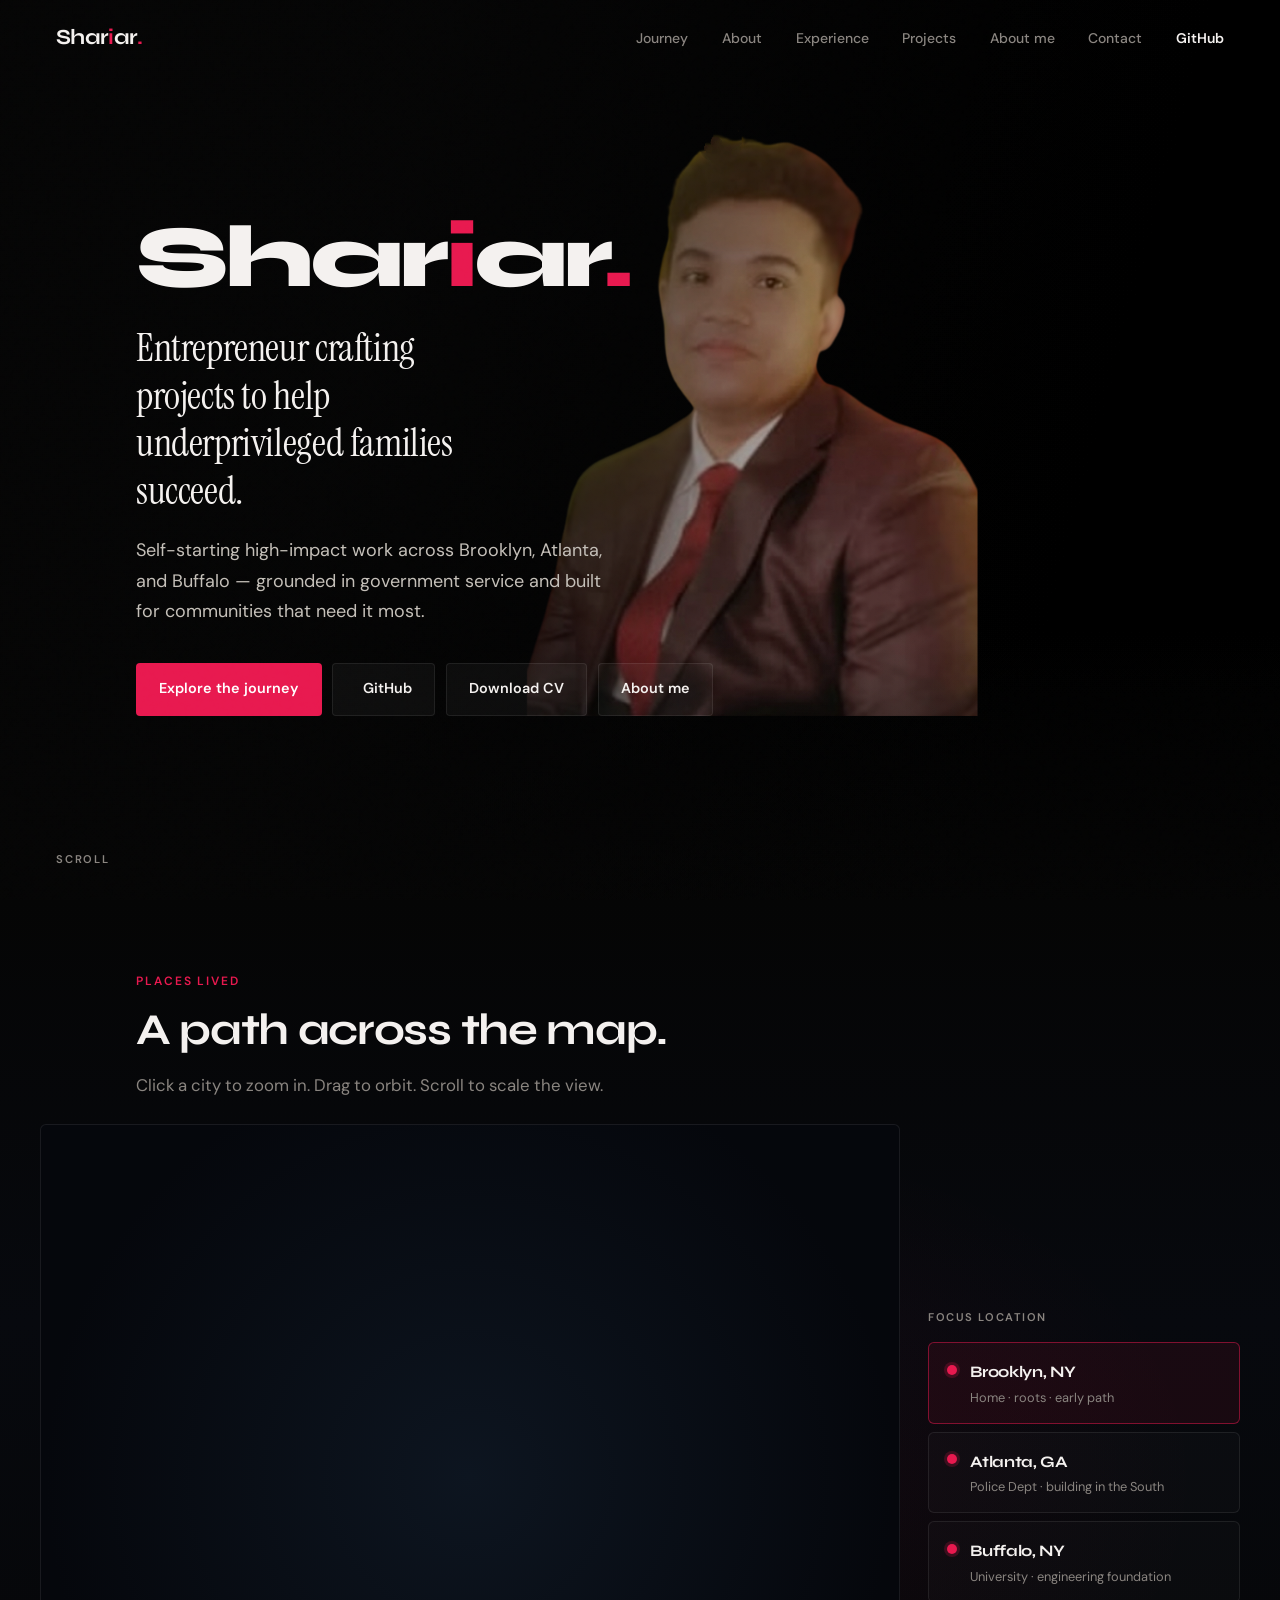
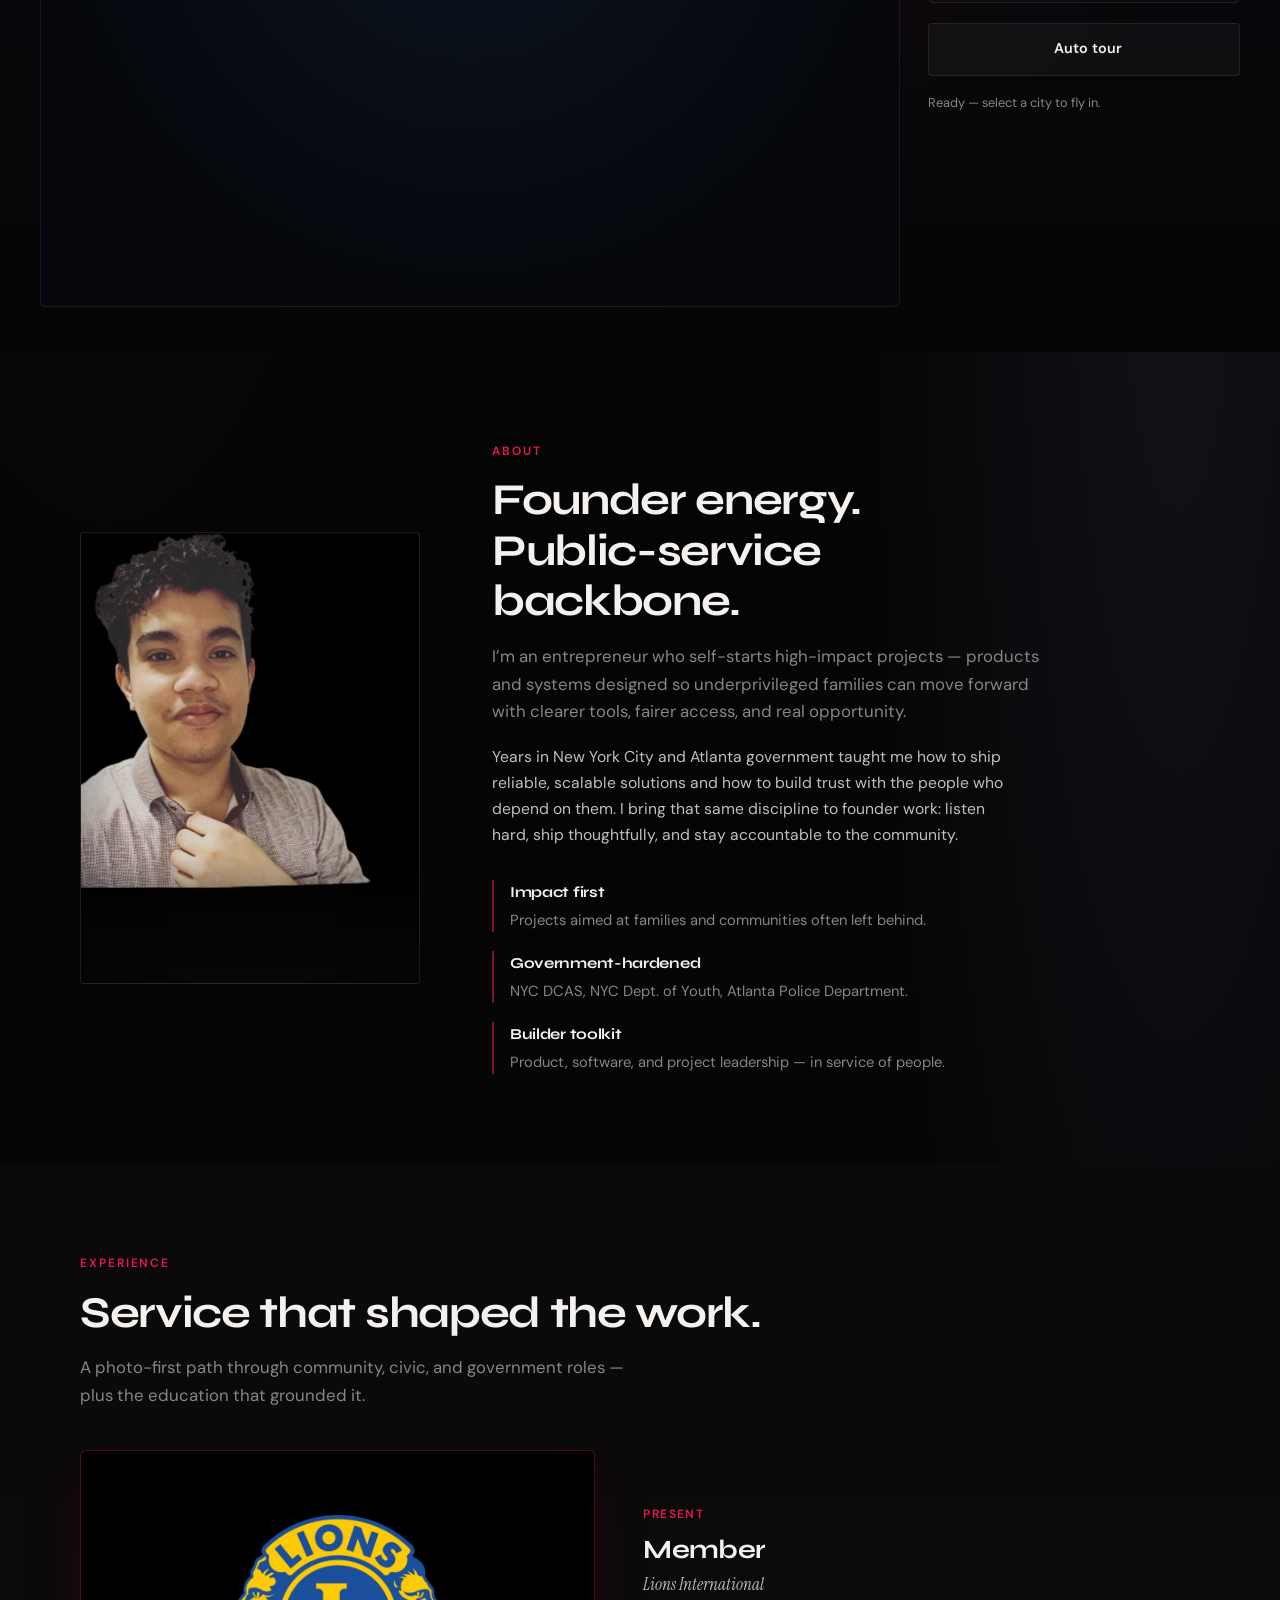
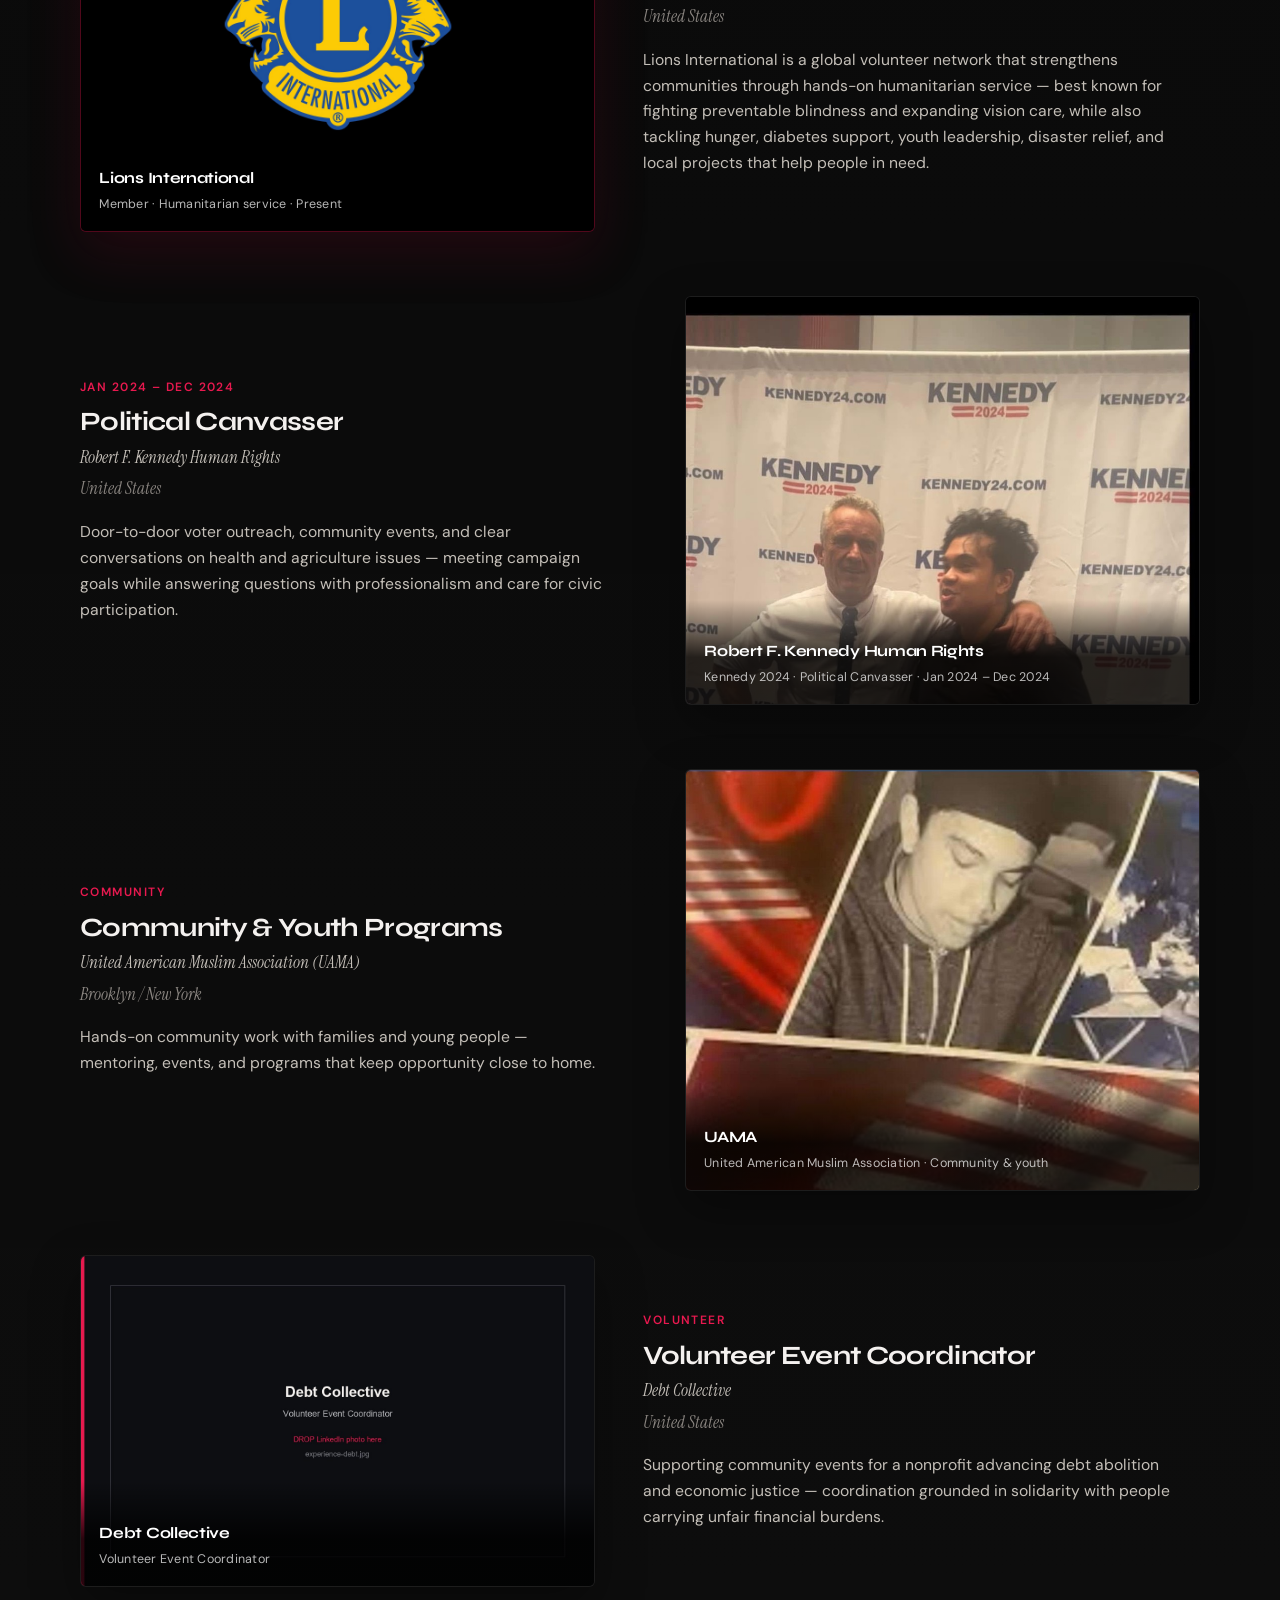
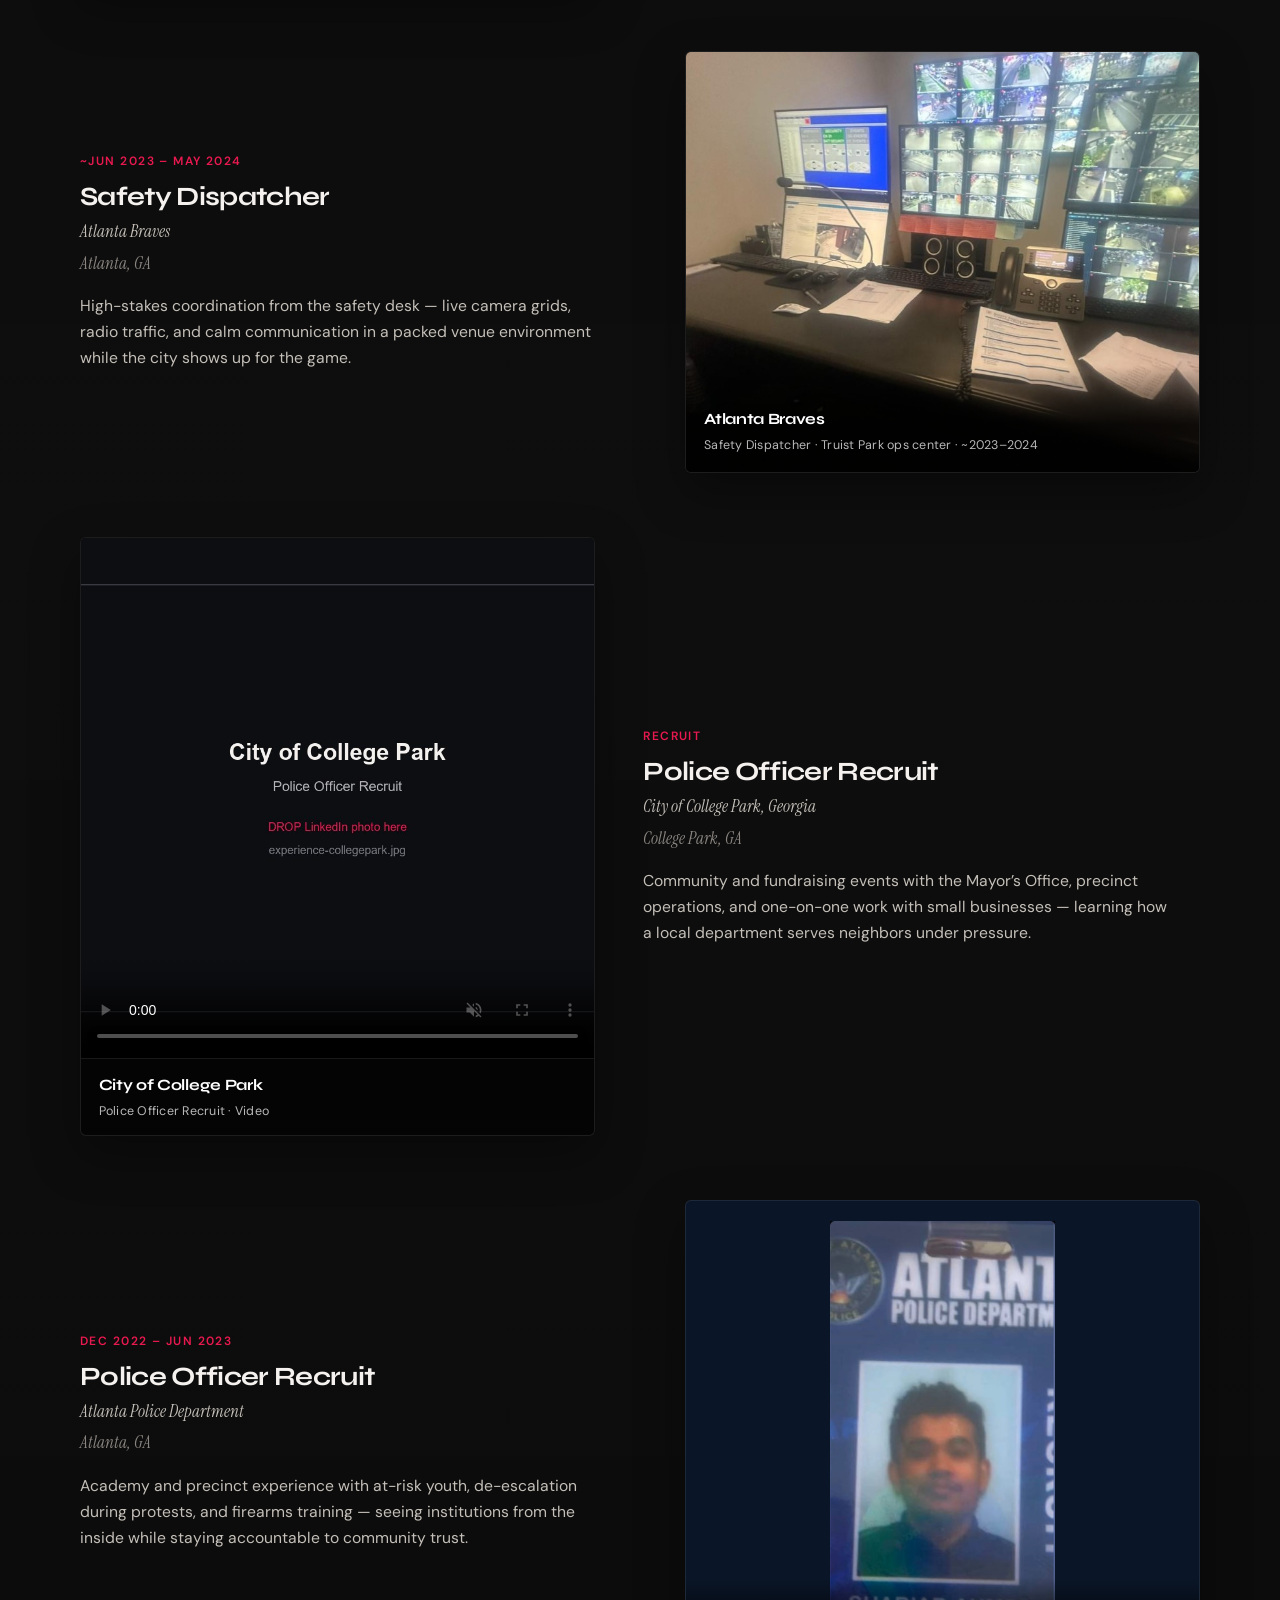
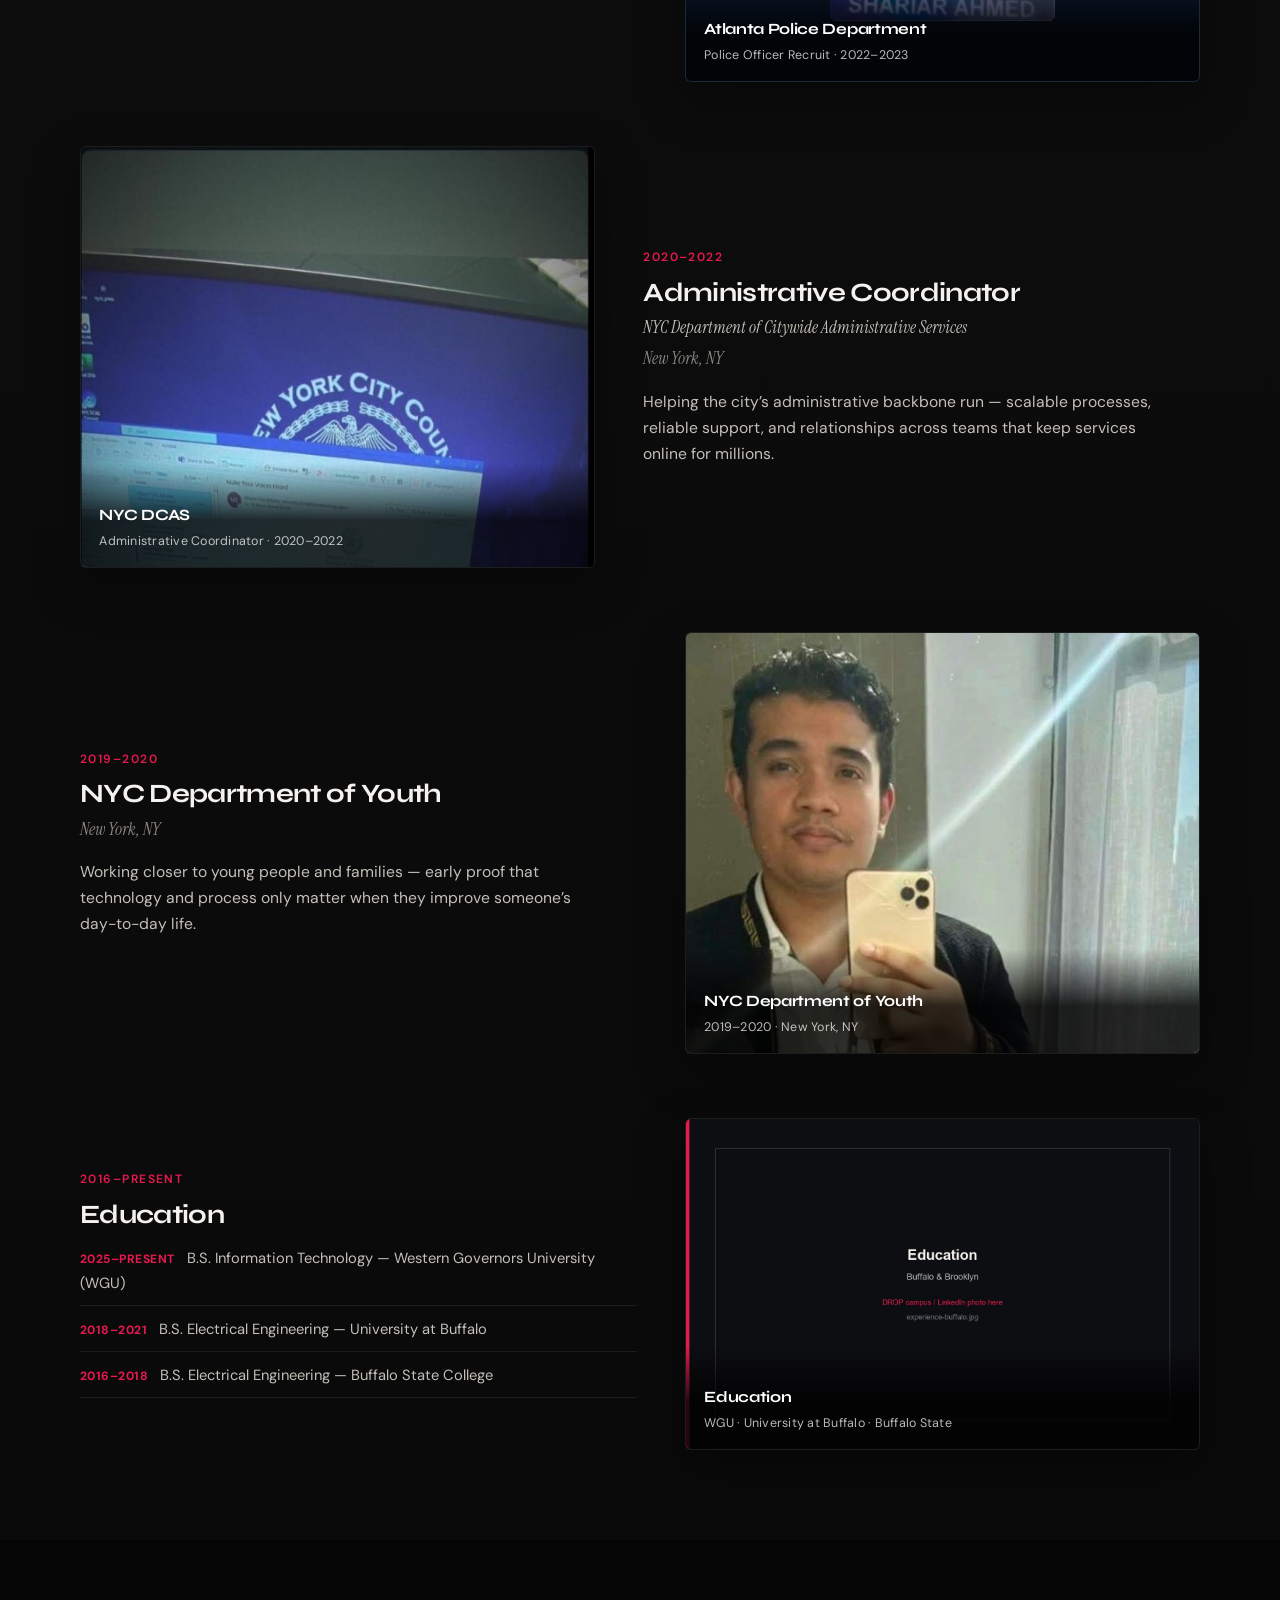
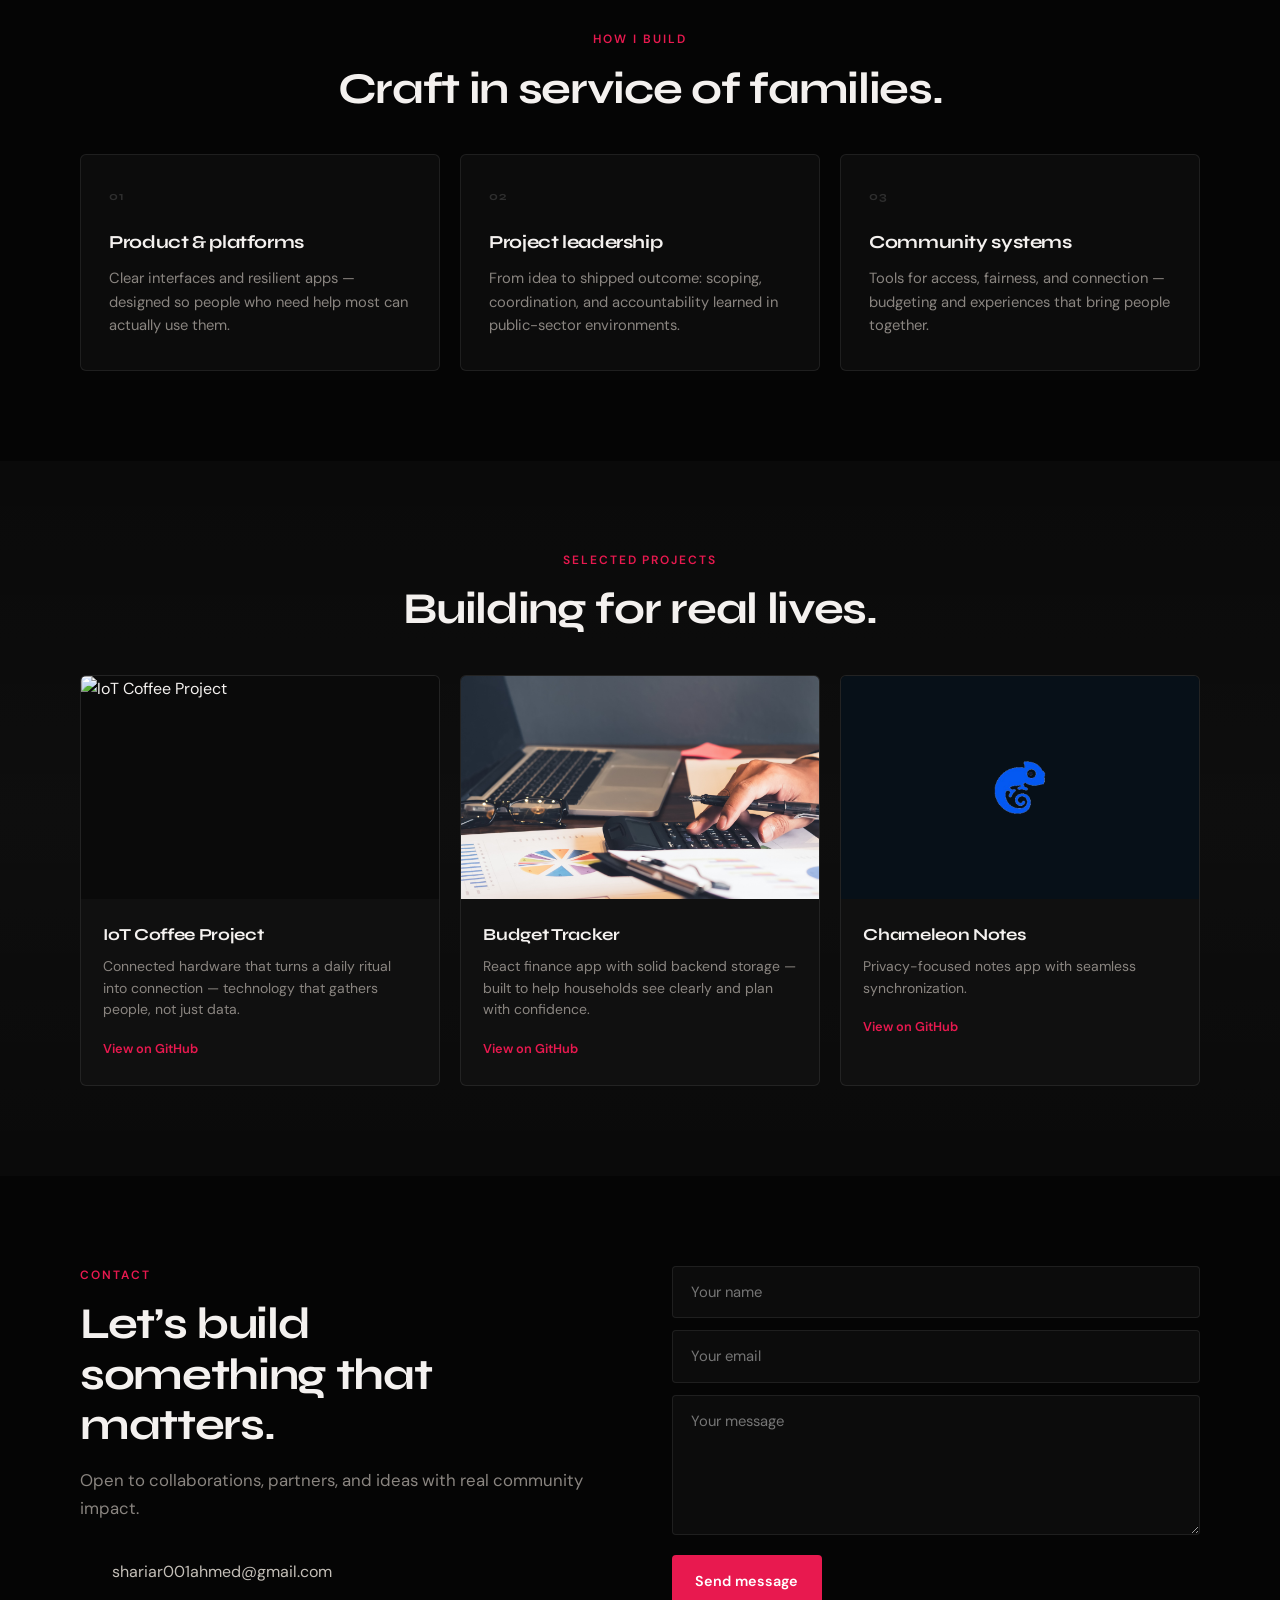
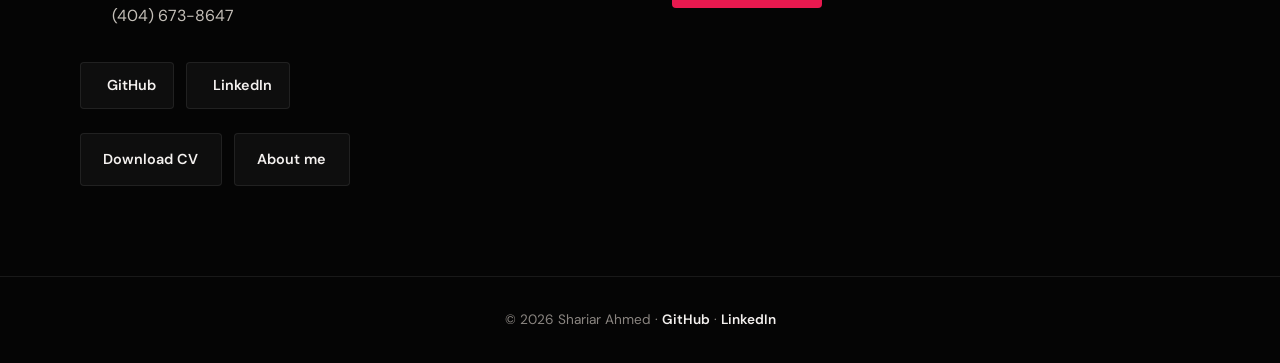
==== index.html @ 1a3c0115 "Portfolio website for Shariar Ahmed." ====
<!DOCTYPE html>
<html lang="en">
<head>
  <meta charset="UTF-8">
  <meta name="viewport" content="width=device-width, initial-scale=1.0">
  <title>Shariar Ahmed — Entrepreneur · Community Builder</title>
  <meta name="description" content="Shariar Ahmed — entrepreneur crafting projects to help underprivileged families succeed. NYC &amp; Atlanta government experience. Brooklyn · Atlanta · Buffalo.">
  <link rel="preconnect" href="https://fonts.googleapis.com">
  <link rel="preconnect" href="https://fonts.gstatic.com" crossorigin>
  <link href="https://fonts.googleapis.com/css2?family=DM+Sans:ital,opsz,wght@0,9..40,400;0,9..40,500;0,9..40,600;0,9..40,700;1,9..40,400&family=Instrument+Serif:ital@0;1&family=Syne:wght@500;600;700;800&display=swap" rel="stylesheet">
  <link rel="stylesheet" href="style.css">
  <script src="https://kit.fontawesome.com/b1df2f12b9.js" crossorigin="anonymous"></script>
</head>
<body>
  <div class="grain" aria-hidden="true"></div>

  <nav class="nav" id="nav">
    <a href="#hero" class="logo">Shar<span class="accent-i">i</span>ar<span class="dot">.</span></a>
    <button class="nav-toggle" id="nav-toggle" aria-label="Open menu" aria-expanded="false">
      <span></span><span></span>
    </button>
    <ul class="nav-links" id="nav-links">
      <li><a href="#globe">Journey</a></li>
      <li><a href="#about">About</a></li>
      <li><a href="#experience">Experience</a></li>
      <li><a href="#portfolio">Projects</a></li>
      <li><a href="blog/">About me</a></li>
      <li><a href="#contact">Contact</a></li>
      <li><a href="https://github.com/SaintShariar" target="_blank" rel="noopener" class="nav-github" aria-label="GitHub — github.com/SaintShariar">GitHub</a></li>
    </ul>
  </nav>

  <header id="hero" class="hero">
    <div class="hero-veil" aria-hidden="true"></div>
    <div class="hero-content">
      <p class="hero-brand reveal" data-reveal>Shar<span class="accent-i">i</span>ar<span class="dot">.</span></p>
      <h1 class="reveal" data-reveal>
        Entrepreneur crafting projects to help underprivileged families succeed.
      </h1>
      <p class="hero-lede reveal" data-reveal>
        Self-starting high-impact work across Brooklyn, Atlanta, and Buffalo — grounded in government service and built for communities that need it most.
      </p>
      <div class="hero-cta reveal" data-reveal>
        <a href="#globe" class="btn btn-accent">Explore the journey</a>
        <a href="https://github.com/SaintShariar" target="_blank" rel="noopener" class="btn btn-ghost">
          <i class="fa-brands fa-github" aria-hidden="true"></i> GitHub
        </a>
        <a href="my-cv.pdf" download class="btn btn-ghost">Download CV</a>
        <a href="blog/" class="btn btn-ghost">About me</a>
      </div>
    </div>
    <a href="#globe" class="scroll-hint reveal" data-reveal aria-label="Scroll to globe">
      <span>Scroll</span>
      <i class="fa-solid fa-arrow-down"></i>
    </a>
  </header>

  <main>
    <!-- Cinematic 3D globe — places lived -->
    <section id="journey" class="journey" aria-labelledby="journey-heading">
      <div class="journey-head wrap reveal" data-reveal>
        <p class="section-label">Places lived</p>
        <h2 id="journey-heading">A path across the map.</h2>
        <p class="lead journey-lede">Click a city to zoom in. Drag to orbit. Scroll to scale the view.</p>
      </div>

      <div class="globe-stage" id="globe">
        <div id="globe-container" class="globe-container" role="img" aria-label="Interactive 3D globe of places lived: Brooklyn, Atlanta, and Buffalo"></div>

        <div class="globe-fallback" id="globe-fallback" hidden>
          <p>Your browser couldn’t load the 3D globe. Explore the places below.</p>
        </div>

        <aside class="journey-panel reveal" data-reveal>
          <p class="journey-panel-label">Focus location</p>
          <div class="place-list" id="place-list" role="list">
            <button type="button" class="place-btn is-active" data-place="brooklyn" role="listitem">
              <span class="place-dot" aria-hidden="true"></span>
              <span class="place-meta">
                <strong>Brooklyn, NY</strong>
                <span>Home · roots · early path</span>
              </span>
            </button>
            <button type="button" class="place-btn" data-place="atlanta" role="listitem">
              <span class="place-dot" aria-hidden="true"></span>
              <span class="place-meta">
                <strong>Atlanta, GA</strong>
                <span>Police Dept · building in the South</span>
              </span>
            </button>
            <button type="button" class="place-btn" data-place="buffalo" role="listitem">
              <span class="place-dot" aria-hidden="true"></span>
              <span class="place-meta">
                <strong>Buffalo, NY</strong>
                <span>University · engineering foundation</span>
              </span>
            </button>
          </div>
          <button type="button" class="btn btn-ghost btn-tour" id="globe-tour">
            <i class="fa-solid fa-play" aria-hidden="true"></i> Auto tour
          </button>
          <p class="globe-hint" id="globe-status">Ready — select a city to fly in.</p>
        </aside>
      </div>
    </section>

    <section id="about" class="section about">
      <div class="wrap about-grid">
        <div class="about-portrait reveal" data-reveal>
          <div class="portrait-frame">
            <img src="user.png" alt="Shariar Ahmed, casual portrait">
            <div class="portrait-fade" aria-hidden="true"></div>
          </div>
        </div>
        <div class="about-copy reveal" data-reveal>
          <p class="section-label">About</p>
          <h2>Founder energy. Public-service backbone.</h2>
          <p class="lead">
            I’m an entrepreneur who self-starts high-impact projects — products and systems designed so underprivileged families can move forward with clearer tools, fairer access, and real opportunity.
          </p>
          <p class="about-body">
            Years in New York City and Atlanta government taught me how to ship reliable, scalable solutions and how to build trust with the people who depend on them. I bring that same discipline to founder work: listen hard, ship thoughtfully, and stay accountable to the community.
          </p>
          <ul class="about-pillars">
            <li>
              <strong>Impact first</strong>
              Projects aimed at families and communities often left behind.
            </li>
            <li>
              <strong>Government-hardened</strong>
              NYC DCAS, NYC Dept. of Youth, Atlanta Police Department.
            </li>
            <li>
              <strong>Builder toolkit</strong>
              Product, software, and project leadership — in service of people.
            </li>
          </ul>
        </div>
      </div>
    </section>

    <section id="experience" class="section section-experience">
      <div class="wrap">
        <div class="section-head reveal" data-reveal>
          <p class="section-label">Experience</p>
          <h2>Service that shaped the work.</h2>
          <p class="lead">A photo-first path through community, civic, and government roles — plus the education that grounded it.</p>
        </div>

        <!--
          Experience photos (real media in project root):
          - experience-lions.png    → Lions International (most recent)
          - experience-rfk.jpg      → RFK / Kennedy 2024
          - experience-braves.jpg   → Atlanta Braves Safety Dispatcher desk
          - experience-dcas.jpg     → NYC DCAS
          - experience-uama.jpg     → UAMA / community youth
          - experience-badge.jpg    → Work ID badge / APD
        -->
        <div class="timeline">
          <article class="timeline-item timeline-item--featured reveal" data-reveal>
            <figure class="timeline-media timeline-media--logo timeline-media--lions">
              <img src="experience-lions.png" alt="Lions International logo" class="timeline-logo">
              <figcaption class="timeline-caption">
                <span class="timeline-caption-role">Lions International</span>
                <span class="timeline-caption-meta">Member · Humanitarian service · Present</span>
              </figcaption>
            </figure>
            <div class="timeline-story">
              <p class="timeline-year">Present</p>
              <h3>Member</h3>
              <p class="timeline-org">Lions International</p>
              <p class="timeline-place">United States</p>
              <p>Lions International is a global volunteer network that strengthens communities through hands-on humanitarian service — best known for fighting preventable blindness and expanding vision care, while also tackling hunger, diabetes support, youth leadership, disaster relief, and local projects that help people in need.</p>
            </div>
          </article>

          <article class="timeline-item timeline-item--alt reveal" data-reveal>
            <figure class="timeline-media timeline-media--rfk">
              <img src="experience-rfk.jpg" alt="With RFK Jr. at a Kennedy 2024 campaign event — Political Canvasser">
              <figcaption class="timeline-caption">
                <span class="timeline-caption-role">Robert F. Kennedy Human Rights</span>
                <span class="timeline-caption-meta">Kennedy 2024 · Political Canvasser · Jan 2024 – Dec 2024</span>
              </figcaption>
            </figure>
            <div class="timeline-story">
              <p class="timeline-year">Jan 2024 – Dec 2024</p>
              <h3>Political Canvasser</h3>
              <p class="timeline-org">Robert F. Kennedy Human Rights</p>
              <p class="timeline-place">United States</p>
              <p>Door-to-door voter outreach, community events, and clear conversations on health and agriculture issues — meeting campaign goals while answering questions with professionalism and care for civic participation.</p>
            </div>
          </article>

          <article class="timeline-item timeline-item--alt reveal" data-reveal>
            <figure class="timeline-media">
              <img src="experience-uama.jpg" alt="United American Muslim Association — community and youth programs collage">
              <figcaption class="timeline-caption">
                <span class="timeline-caption-role">UAMA</span>
                <span class="timeline-caption-meta">United American Muslim Association · Community &amp; youth</span>
              </figcaption>
            </figure>
            <div class="timeline-story">
              <p class="timeline-year">Community</p>
              <h3>Community &amp; Youth Programs</h3>
              <p class="timeline-org">United American Muslim Association (UAMA)</p>
              <p class="timeline-place">Brooklyn / New York</p>
              <p>Hands-on community work with families and young people — mentoring, events, and programs that keep opportunity close to home.</p>
            </div>
          </article>

          <article class="timeline-item reveal" data-reveal>
            <figure class="timeline-media">
              <img src="experience-debt.jpg" alt="Debt Collective — Volunteer Event Coordinator">
              <figcaption class="timeline-caption">
                <span class="timeline-caption-role">Debt Collective</span>
                <span class="timeline-caption-meta">Volunteer Event Coordinator</span>
              </figcaption>
            </figure>
            <div class="timeline-story">
              <p class="timeline-year">Volunteer</p>
              <h3>Volunteer Event Coordinator</h3>
              <p class="timeline-org">Debt Collective</p>
              <p class="timeline-place">United States</p>
              <p>Supporting community events for a nonprofit advancing debt abolition and economic justice — coordination grounded in solidarity with people carrying unfair financial burdens.</p>
            </div>
          </article>

          <article class="timeline-item timeline-item--alt reveal" data-reveal>
            <figure class="timeline-media timeline-media--braves">
              <img src="experience-braves.jpg" alt="Atlanta Braves Safety Dispatcher desk — multi-monitor security feeds and Braves phone" width="1200" height="900">
              <figcaption class="timeline-caption">
                <span class="timeline-caption-role">Atlanta Braves</span>
                <span class="timeline-caption-meta">Safety Dispatcher · Truist Park ops center · ~2023–2024</span>
              </figcaption>
            </figure>
            <div class="timeline-story">
              <p class="timeline-year">~Jun 2023 – May 2024</p>
              <h3>Safety Dispatcher</h3>
              <p class="timeline-org">Atlanta Braves</p>
              <p class="timeline-place">Atlanta, GA</p>
              <p>High-stakes coordination from the safety desk — live camera grids, radio traffic, and calm communication in a packed venue environment while the city shows up for the game.</p>
            </div>
          </article>

          <article class="timeline-item reveal" data-reveal>
            <figure class="timeline-media timeline-media--video">
              <div class="timeline-video">
                <video
                  class="reel-video"
                  controls
                  muted
                  autoplay
                  loop
                  playsinline
                  webkit-playsinline
                  preload="auto"
                  poster="experience-collegepark.jpg"
                  title="City of College Park — Police Officer Recruit video"
                >
                  <source src="collegepark.mp4" type="video/mp4">
                  Your browser doesn’t support embedded video.
                  <a href="collegepark.mp4">Download the video</a>
                </video>
              </div>
              <figcaption class="timeline-caption">
                <span class="timeline-caption-role">City of College Park</span>
                <span class="timeline-caption-meta">Police Officer Recruit · Video</span>
              </figcaption>
            </figure>
            <div class="timeline-story">
              <p class="timeline-year">Recruit</p>
              <h3>Police Officer Recruit</h3>
              <p class="timeline-org">City of College Park, Georgia</p>
              <p class="timeline-place">College Park, GA</p>
              <p>Community and fundraising events with the Mayor’s Office, precinct operations, and one-on-one work with small businesses — learning how a local department serves neighbors under pressure.</p>
            </div>
          </article>

          <article class="timeline-item timeline-item--alt reveal" data-reveal>
            <figure class="timeline-media timeline-media--badge">
              <img src="experience-badge.jpg" alt="Atlanta Police Department ID badge — Shariar Ahmed, Police Officer Recruit">
              <figcaption class="timeline-caption">
                <span class="timeline-caption-role">Atlanta Police Department</span>
                <span class="timeline-caption-meta">Police Officer Recruit · 2022–2023</span>
              </figcaption>
            </figure>
            <div class="timeline-story">
              <p class="timeline-year">Dec 2022 – Jun 2023</p>
              <h3>Police Officer Recruit</h3>
              <p class="timeline-org">Atlanta Police Department</p>
              <p class="timeline-place">Atlanta, GA</p>
              <p>Academy and precinct experience with at-risk youth, de-escalation during protests, and firearms training — seeing institutions from the inside while staying accountable to community trust.</p>
            </div>
          </article>

          <article class="timeline-item reveal" data-reveal>
            <figure class="timeline-media">
              <img src="experience-dcas.jpg" alt="NYC DCAS desk — NYC Council and Mayor correspondence on screen">
              <figcaption class="timeline-caption">
                <span class="timeline-caption-role">NYC DCAS</span>
                <span class="timeline-caption-meta">Administrative Coordinator · 2020–2022</span>
              </figcaption>
            </figure>
            <div class="timeline-story">
              <p class="timeline-year">2020–2022</p>
              <h3>Administrative Coordinator</h3>
              <p class="timeline-org">NYC Department of Citywide Administrative Services</p>
              <p class="timeline-place">New York, NY</p>
              <p>Helping the city’s administrative backbone run — scalable processes, reliable support, and relationships across teams that keep services online for millions.</p>
            </div>
          </article>

          <article class="timeline-item timeline-item--alt reveal" data-reveal>
            <figure class="timeline-media timeline-media--youth">
              <img src="experience-youth.jpg" alt="Shariar selfie — NYC Department of Youth era">
              <figcaption class="timeline-caption">
                <span class="timeline-caption-role">NYC Department of Youth</span>
                <span class="timeline-caption-meta">2019–2020 · New York, NY</span>
              </figcaption>
            </figure>
            <div class="timeline-story">
              <p class="timeline-year">2019–2020</p>
              <h3>NYC Department of Youth</h3>
              <p class="timeline-place">New York, NY</p>
              <p>Working closer to young people and families — early proof that technology and process only matter when they improve someone’s day-to-day life.</p>
            </div>
          </article>

          <article class="timeline-item timeline-item--alt reveal" data-reveal>
            <figure class="timeline-media">
              <img src="experience-buffalo.jpg" alt="Education — WGU, Buffalo, and Brooklyn">
              <figcaption class="timeline-caption">
                <span class="timeline-caption-role">Education</span>
                <span class="timeline-caption-meta">WGU · University at Buffalo · Buffalo State</span>
              </figcaption>
            </figure>
            <div class="timeline-story">
              <p class="timeline-year">2016–Present</p>
              <h3>Education</h3>
              <ul class="edu-list">
                <li><strong>2025–Present</strong> B.S. Information Technology — Western Governors University (WGU)</li>
                <li><strong>2018–2021</strong> B.S. Electrical Engineering — University at Buffalo</li>
                <li><strong>2016–2018</strong> B.S. Electrical Engineering — Buffalo State College</li>
              </ul>
            </div>
          </article>
        </div>
      </div>
    </section>

    <section id="focus" class="section">
      <div class="wrap">
        <div class="section-head center reveal" data-reveal>
          <p class="section-label">How I build</p>
          <h2>Craft in service of families.</h2>
        </div>
        <div class="focus-grid">
          <article class="focus-card reveal" data-reveal>
            <span class="focus-num">01</span>
            <h3>Product &amp; platforms</h3>
            <p>Clear interfaces and resilient apps — designed so people who need help most can actually use them.</p>
          </article>
          <article class="focus-card reveal" data-reveal>
            <span class="focus-num">02</span>
            <h3>Project leadership</h3>
            <p>From idea to shipped outcome: scoping, coordination, and accountability learned in public-sector environments.</p>
          </article>
          <article class="focus-card reveal" data-reveal>
            <span class="focus-num">03</span>
            <h3>Community systems</h3>
            <p>Tools for access, fairness, and connection — budgeting and experiences that bring people together.</p>
          </article>
        </div>
      </div>
    </section>

    <section id="portfolio" class="section section-work">
      <div class="wrap">
        <div class="section-head center reveal" data-reveal>
          <p class="section-label">Selected projects</p>
          <h2>Building for real lives.</h2>
        </div>
        <div class="projects">
          <article class="project reveal" data-reveal>
            <div class="project-media">
              <img src="work-2.gif" alt="IoT Coffee Project">
            </div>
            <div class="project-info">
              <h3>IoT Coffee Project</h3>
              <p>Connected hardware that turns a daily ritual into connection — technology that gathers people, not just data.</p>
              <a href="https://github.com/SaintShariar" target="_blank" rel="noopener">View on GitHub <i class="fa-solid fa-arrow-up-right-from-square"></i></a>
            </div>
          </article>
          <article class="project reveal" data-reveal>
            <div class="project-media">
              <img src="work-3.png" alt="Budget Tracker">
            </div>
            <div class="project-info">
              <h3>Budget Tracker</h3>
              <p>React finance app with solid backend storage — built to help households see clearly and plan with confidence.</p>
              <a href="https://github.com/SaintShariar" target="_blank" rel="noopener">View on GitHub <i class="fa-solid fa-arrow-up-right-from-square"></i></a>
            </div>
          </article>
          <article class="project reveal" data-reveal>
            <div class="project-media project-media--logo">
              <img src="work-chameleon.png" alt="Chameleon app icon">
            </div>
            <div class="project-info">
              <h3>Chameleon Notes</h3>
              <p>Privacy-focused notes app with seamless synchronization.</p>
              <a href="https://github.com/SaintShariar" target="_blank" rel="noopener">View on GitHub <i class="fa-solid fa-arrow-up-right-from-square"></i></a>
            </div>
          </article>
        </div>
      </div>
    </section>

    <section id="contact" class="section contact">
      <div class="wrap contact-grid">
        <div class="contact-copy reveal" data-reveal>
          <p class="section-label">Contact</p>
          <h2>Let’s build something that matters.</h2>
          <p class="lead">Open to collaborations, partners, and ideas with real community impact.</p>
          <ul class="contact-list">
            <li>
              <i class="fa-regular fa-envelope"></i>
              <a href="mailto:shariar001ahmed@gmail.com">shariar001ahmed@gmail.com</a>
            </li>
            <li>
              <i class="fa-solid fa-phone"></i>
              <a href="tel:+14046738647">(404) 673-8647</a>
            </li>
          </ul>
          <div class="socials">
            <a href="https://github.com/SaintShariar" target="_blank" rel="noopener" class="social-link">
              <i class="fa-brands fa-github" aria-hidden="true"></i> GitHub
            </a>
            <a href="https://www.linkedin.com/in/shariar-ahmed/" target="_blank" rel="noopener" class="social-link social-link--text">
              <i class="fa-brands fa-linkedin-in" aria-hidden="true"></i> LinkedIn
            </a>
          </div>
          <div class="contact-actions">
            <a href="my-cv.pdf" download class="btn btn-ghost">Download CV</a>
            <a href="blog/" class="btn btn-ghost">About me</a>
          </div>
        </div>
        <form name="submit-to-google-sheet" class="contact-form reveal" data-reveal>
          <label class="sr-only" for="name">Name</label>
          <input id="name" type="text" name="Name" placeholder="Your name" required>
          <label class="sr-only" for="email">Email</label>
          <input id="email" type="email" name="Email" placeholder="Your email" required>
          <label class="sr-only" for="message">Message</label>
          <textarea id="message" name="Message" rows="5" placeholder="Your message"></textarea>
          <button type="submit" class="btn btn-accent">Send message</button>
          <p id="form-status" role="status"></p>
        </form>
      </div>
    </section>
  </main>

  <footer>
    <p>© <span id="year"></span> Shariar Ahmed ·
      <a href="https://github.com/SaintShariar" target="_blank" rel="noopener">GitHub</a> ·
      <a href="https://www.linkedin.com/in/shariar-ahmed/" target="_blank" rel="noopener">LinkedIn</a>
    </p>
  </footer>

  <!-- Three.js via jsDelivr (stable CORS + import maps in Chrome) -->
  <script type="importmap">
  {
    "imports": {
      "three": "https://cdn.jsdelivr.net/npm/three@0.160.0/build/three.module.js",
      "three/addons/": "https://cdn.jsdelivr.net/npm/three@0.160.0/examples/jsm/"
    }
  }
  </script>
  <script type="module" src="globe.js?v=4"></script>
  <script src="script.js?v=6"></script>
</body>
</html>
---- style.css ----
:root {
  --bg: #050505;
  --bg-elevated: #0a0a0a;
  --bg-soft: #101010;
  --surface: rgba(255, 255, 255, 0.03);
  --border: rgba(255, 255, 255, 0.08);
  --border-strong: rgba(255, 255, 255, 0.14);
  --text: #f4f1ef;
  --muted: #8a8580;
  --soft: #c4bfb8;
  --accent: #e8194f;
  --accent-hot: #ff2d64;
  --font-display: "Syne", sans-serif;
  --font-serif: "Instrument Serif", Georgia, serif;
  --font-body: "DM Sans", sans-serif;
  --max: 1120px;
  --ease: cubic-bezier(0.22, 1, 0.36, 1);
}

*, *::before, *::after { box-sizing: border-box; margin: 0; padding: 0; }

html { scroll-behavior: smooth; }

body {
  font-family: var(--font-body);
  background:
    radial-gradient(ellipse 70% 45% at 8% 0%, rgba(232, 25, 79, 0.06), transparent 55%),
    radial-gradient(ellipse 50% 35% at 92% 18%, rgba(35, 40, 55, 0.4), transparent 50%),
    var(--bg);
  color: var(--text);
  line-height: 1.65;
  -webkit-font-smoothing: antialiased;
  overflow-x: hidden;
}

a { color: inherit; text-decoration: none; }
img { display: block; max-width: 100%; }
button { font: inherit; color: inherit; }

.sr-only {
  position: absolute;
  width: 1px;
  height: 1px;
  padding: 0;
  margin: -1px;
  overflow: hidden;
  clip: rect(0, 0, 0, 0);
  border: 0;
}

.grain {
  position: fixed;
  inset: 0;
  pointer-events: none;
  z-index: 9999;
  opacity: 0.035;
  background-image: url("data:image/svg+xml,%3Csvg viewBox='0 0 200 200' xmlns='http://www.w3.org/2000/svg'%3E%3Cfilter id='n'%3E%3CfeTurbulence type='fractalNoise' baseFrequency='0.85' numOctaves='4' stitchTiles='stitch'/%3E%3C/filter%3E%3Crect width='100%25' height='100%25' filter='url(%23n)'/%3E%3C/svg%3E");
  mix-blend-mode: overlay;
}

/* Nav */
.nav {
  position: fixed;
  top: 0;
  left: 0;
  right: 0;
  z-index: 100;
  display: flex;
  align-items: center;
  justify-content: space-between;
  padding: 1.25rem clamp(1.25rem, 5vw, 3.5rem);
  transition: background 0.35s var(--ease), border-color 0.35s, backdrop-filter 0.35s;
  border-bottom: 1px solid transparent;
}

.nav.scrolled {
  background: rgba(5, 5, 5, 0.78);
  backdrop-filter: blur(16px);
  -webkit-backdrop-filter: blur(16px);
  border-bottom-color: var(--border);
}

.logo {
  font-family: var(--font-display);
  font-size: 1.35rem;
  font-weight: 700;
  letter-spacing: -0.03em;
  z-index: 2;
}

.accent-i,
.dot { color: var(--accent); }

.nav-links {
  list-style: none;
  display: flex;
  gap: clamp(1.1rem, 2.8vw, 2.1rem);
}

.nav-links a {
  font-size: 0.875rem;
  font-weight: 500;
  color: var(--muted);
  transition: color 0.2s;
}

.nav-links a:hover { color: var(--text); }

.nav-github {
  color: var(--text) !important;
  font-weight: 600 !important;
}

.nav-github:hover { color: var(--accent) !important; }

.nav-toggle {
  display: none;
  width: 40px;
  height: 40px;
  background: none;
  border: none;
  cursor: pointer;
  flex-direction: column;
  justify-content: center;
  align-items: center;
  gap: 7px;
  z-index: 2;
}

.nav-toggle span {
  display: block;
  width: 22px;
  height: 1.5px;
  background: var(--text);
  transition: transform 0.3s var(--ease), opacity 0.2s;
}

.nav.open .nav-toggle span:first-child {
  transform: translateY(4.25px) rotate(45deg);
}

.nav.open .nav-toggle span:last-child {
  transform: translateY(-4.25px) rotate(-45deg);
}

/* Hero — full-bleed Background.png */
.hero {
  position: relative;
  z-index: 1;
  min-height: 100vh;
  min-height: 100dvh;
  display: flex;
  align-items: center;
  background: url(Background.png) right center / cover no-repeat;
  overflow: hidden;
}

.hero-veil {
  position: absolute;
  inset: 0;
  background:
    linear-gradient(
      105deg,
      rgba(5, 5, 5, 0.97) 0%,
      rgba(5, 5, 5, 0.92) 30%,
      rgba(5, 5, 5, 0.55) 50%,
      rgba(5, 5, 5, 0.18) 66%,
      transparent 80%
    ),
    linear-gradient(to top, rgba(5, 5, 5, 0.78) 0%, transparent 30%);
  pointer-events: none;
}

.hero-content {
  position: relative;
  z-index: 2;
  width: 100%;
  max-width: var(--max);
  margin: 0 auto;
  padding: 7rem clamp(1.25rem, 5vw, 3.5rem) 5rem;
}

.hero-brand {
  font-family: var(--font-display);
  font-size: clamp(2.75rem, 8vw, 5.5rem);
  font-weight: 800;
  letter-spacing: -0.045em;
  line-height: 0.95;
  margin-bottom: 1.5rem;
}

.hero h1 {
  font-family: var(--font-serif);
  font-weight: 400;
  font-size: clamp(1.55rem, 3.5vw, 2.45rem);
  line-height: 1.22;
  letter-spacing: -0.01em;
  max-width: 18ch;
  margin-bottom: 1.25rem;
}

.hero-lede {
  font-size: clamp(1rem, 1.5vw, 1.125rem);
  color: var(--soft);
  max-width: 40ch;
  margin-bottom: 2.25rem;
  line-height: 1.7;
}

.hero-cta {
  display: flex;
  flex-wrap: wrap;
  gap: 0.65rem;
  align-items: center;
}

.btn {
  display: inline-flex;
  align-items: center;
  justify-content: center;
  gap: 0.45rem;
  padding: 0.85rem 1.4rem;
  border-radius: 4px;
  font-size: 0.9rem;
  font-weight: 600;
  border: 1px solid transparent;
  cursor: pointer;
  transition: transform 0.25s var(--ease), background 0.25s, border-color 0.25s, color 0.25s;
}

.btn:hover { transform: translateY(-2px); }

.btn-accent {
  background: var(--accent);
  color: #fff;
}

.btn-accent:hover { background: var(--accent-hot); }

.btn-ghost {
  background: rgba(255, 255, 255, 0.04);
  border-color: var(--border);
  color: var(--text);
}

.btn-ghost:hover {
  border-color: var(--border-strong);
  background: rgba(255, 255, 255, 0.07);
}

.scroll-hint {
  position: absolute;
  bottom: 2rem;
  left: clamp(1.25rem, 5vw, 3.5rem);
  z-index: 2;
  display: flex;
  align-items: center;
  gap: 0.65rem;
  font-size: 0.7rem;
  font-weight: 600;
  letter-spacing: 0.16em;
  text-transform: uppercase;
  color: var(--muted);
  transition: color 0.2s;
}

.scroll-hint i { animation: bob 1.8s ease-in-out infinite; }
.scroll-hint:hover { color: var(--text); }

@keyframes bob {
  0%, 100% { transform: translateY(0); }
  50% { transform: translateY(5px); }
}

/* Reveal */
.reveal {
  opacity: 0;
  transform: translateY(28px);
  transition: opacity 0.9s var(--ease), transform 0.9s var(--ease);
}

.reveal.is-visible {
  opacity: 1;
  transform: translateY(0);
}

.hero .reveal:nth-child(1) { transition-delay: 0.05s; }
.hero .reveal:nth-child(2) { transition-delay: 0.18s; }
.hero .reveal:nth-child(3) { transition-delay: 0.3s; }
.hero .reveal:nth-child(4) { transition-delay: 0.42s; }
.hero .scroll-hint { transition-delay: 0.6s; }

/* Sections */
.section {
  position: relative;
  z-index: 1;
  padding: clamp(4.5rem, 10vh, 7rem) clamp(1.25rem, 5vw, 3.5rem);
}

.section-experience,
.section-work {
  background:
    linear-gradient(180deg, transparent, rgba(255, 255, 255, 0.015), transparent),
    var(--bg-elevated);
}

.wrap {
  max-width: var(--max);
  margin: 0 auto;
}

.section-label {
  font-size: 0.75rem;
  font-weight: 600;
  letter-spacing: 0.16em;
  text-transform: uppercase;
  color: var(--accent);
  margin-bottom: 0.85rem;
}

.section-head { margin-bottom: 2.5rem; }
.section-head.center { text-align: center; }

h2 {
  font-family: var(--font-display);
  font-size: clamp(1.85rem, 4vw, 2.75rem);
  font-weight: 700;
  letter-spacing: -0.03em;
  line-height: 1.15;
}

.lead {
  color: var(--muted);
  font-size: 1.05rem;
  max-width: 46ch;
  margin-top: 1rem;
}

/* Journey / Globe */
.journey {
  position: relative;
  z-index: 1;
  padding: clamp(3.5rem, 8vh, 5.5rem) 0 0;
  background:
    radial-gradient(ellipse 60% 50% at 55% 55%, rgba(232, 25, 79, 0.06), transparent 65%),
    linear-gradient(180deg, var(--bg) 0%, #07090e 40%, var(--bg) 100%);
  overflow: hidden;
}

.journey-head {
  padding: 0 clamp(1.25rem, 5vw, 3.5rem);
  margin-bottom: 1.5rem;
}

.journey-lede { max-width: 42ch; }

#globe {
  scroll-margin-top: 5.5rem;
}

.globe-stage {
  position: relative;
  min-height: min(92vh, 900px);
  display: grid;
  grid-template-columns: 1fr minmax(260px, 340px);
  gap: 0;
  align-items: stretch;
  padding: 0 clamp(1rem, 4vw, 2.5rem) clamp(2.5rem, 5vh, 3.5rem);
  max-width: 1480px;
  margin: 0 auto;
}

.globe-container {
  position: relative;
  width: 100%;
  min-height: min(84vh, 820px);
  height: 100%;
  border-radius: 6px;
  overflow: hidden;
  background:
    radial-gradient(ellipse at 50% 45%, #0d1520 0%, #05070c 70%);
  border: 1px solid var(--border);
  cursor: grab;
  touch-action: none;
}

.globe-container:active { cursor: grabbing; }

.globe-container canvas {
  display: block;
  width: 100% !important;
  height: 100% !important;
}

.globe-fallback {
  position: absolute;
  inset: 0;
  display: grid;
  place-items: center;
  padding: 2rem;
  text-align: center;
  color: var(--muted);
  background: var(--bg-soft);
  z-index: 2;
  pointer-events: none;
}

/* Author display must not override the HTML hidden attribute (Chrome shows overlay otherwise). */
.globe-fallback[hidden] {
  display: none !important;
}

.journey-panel {
  display: flex;
  flex-direction: column;
  justify-content: center;
  gap: 1rem;
  padding: 1.5rem 0 1.5rem 1.75rem;
}

.journey-panel-label {
  font-size: 0.7rem;
  font-weight: 600;
  letter-spacing: 0.14em;
  text-transform: uppercase;
  color: var(--muted);
}

.place-list {
  display: flex;
  flex-direction: column;
  gap: 0.5rem;
}

.place-btn {
  display: flex;
  align-items: flex-start;
  gap: 0.85rem;
  width: 100%;
  text-align: left;
  padding: 1rem 1.1rem;
  background: rgba(255, 255, 255, 0.02);
  border: 1px solid var(--border);
  border-radius: 6px;
  cursor: pointer;
  transition: border-color 0.25s, background 0.25s, transform 0.25s var(--ease);
}

.place-btn:hover {
  border-color: var(--border-strong);
  background: rgba(255, 255, 255, 0.04);
}

.place-btn.is-active {
  border-color: rgba(232, 25, 79, 0.5);
  background: rgba(232, 25, 79, 0.08);
}

.place-dot {
  width: 10px;
  height: 10px;
  margin-top: 0.35rem;
  border-radius: 50%;
  background: var(--accent);
  box-shadow: 0 0 0 3px rgba(232, 25, 79, 0.2);
  flex-shrink: 0;
}

.place-meta {
  display: flex;
  flex-direction: column;
  gap: 0.2rem;
}

.place-meta strong {
  font-family: var(--font-display);
  font-size: 1rem;
  font-weight: 700;
  letter-spacing: -0.02em;
}

.place-meta span {
  font-size: 0.8rem;
  color: var(--muted);
  line-height: 1.4;
}

.btn-tour {
  width: 100%;
  margin-top: 0.25rem;
}

.globe-hint {
  font-size: 0.8rem;
  color: var(--muted);
  min-height: 2.4em;
}

/* About */
.about-grid {
  display: grid;
  grid-template-columns: minmax(240px, 340px) 1fr;
  gap: clamp(2.5rem, 6vw, 4.5rem);
  align-items: center;
}

.portrait-frame {
  position: relative;
  background:
    radial-gradient(ellipse at 50% 30%, rgba(232, 25, 79, 0.12), transparent 60%),
    linear-gradient(180deg, #121212, #080808);
  border: 1px solid var(--border);
  border-radius: 4px;
  overflow: hidden;
}

.portrait-frame img {
  width: 100%;
  aspect-ratio: 3 / 4;
  object-fit: cover;
  object-position: center top;
  filter: contrast(1.02) saturate(0.95);
  -webkit-mask-image: linear-gradient(to bottom, #000 72%, transparent 100%);
  mask-image: linear-gradient(to bottom, #000 72%, transparent 100%);
}

.portrait-fade {
  position: absolute;
  inset: 0;
  box-shadow: inset 0 0 60px rgba(0, 0, 0, 0.45);
  pointer-events: none;
}

.about-copy h2 { max-width: 16ch; }

.about-body {
  color: var(--soft);
  margin-top: 1.15rem;
  max-width: 48ch;
  font-size: 0.98rem;
}

.about-pillars {
  list-style: none;
  margin-top: 2rem;
  display: flex;
  flex-direction: column;
  gap: 1.15rem;
}

.about-pillars li {
  padding-left: 1rem;
  border-left: 2px solid rgba(232, 25, 79, 0.55);
  color: var(--muted);
  font-size: 0.92rem;
}

.about-pillars strong {
  display: block;
  color: var(--text);
  font-family: var(--font-display);
  font-size: 0.95rem;
  font-weight: 700;
  letter-spacing: -0.02em;
  margin-bottom: 0.2rem;
}

/* Experience timeline */
.timeline {
  display: flex;
  flex-direction: column;
  gap: clamp(2.5rem, 5vw, 4rem);
}

.timeline-item {
  display: grid;
  grid-template-columns: minmax(280px, 46%) 1fr;
  gap: clamp(1.5rem, 4vw, 3rem);
  align-items: center;
}

.timeline-item--alt {
  grid-template-columns: 1fr minmax(280px, 46%);
}

.timeline-item--alt .timeline-media { order: 2; }
.timeline-item--alt .timeline-story { order: 1; }

.timeline-media {
  position: relative;
  margin: 0;
  border-radius: 6px;
  overflow: hidden;
  border: 1px solid var(--border);
  background: #0a0a0a;
  min-height: 300px;
  isolation: isolate;
  box-shadow: 0 18px 48px rgba(0, 0, 0, 0.35);
}

.timeline-media > img {
  display: block;
  width: 100%;
  height: 100%;
  min-height: 320px;
  max-height: 420px;
  object-fit: cover;
  object-position: center top;
}

.timeline-media--video {
  min-height: 0;
  background: #0a0a0a;
}

.timeline-video {
  position: relative;
  width: 100%;
  aspect-ratio: 4 / 5;
  min-height: 320px;
  max-height: 520px;
  background: #0a0a0a;
}

.timeline-video iframe {
  position: absolute;
  inset: 0;
  width: 100%;
  height: 100%;
  border: 0;
  display: block;
}

.timeline-video video {
  position: absolute;
  inset: 0;
  width: 100%;
  height: 100%;
  display: block;
  object-fit: cover;
  background: #000;
}

.timeline-video-link {
  margin-top: 1rem;
}

.timeline-video-link a {
  display: inline-flex;
  align-items: center;
  gap: 0.4rem;
  font-size: 0.9rem;
  font-weight: 600;
  color: var(--accent);
  transition: color 0.2s;
}

.timeline-video-link a:hover { color: var(--accent-hot); }

.timeline-video-link i {
  font-size: 0.7rem;
}

.timeline-item:first-child .timeline-media > img {
  object-position: center center;
  min-height: 380px;
}

.timeline-item--featured .timeline-media {
  border-color: rgba(232, 25, 79, 0.35);
  box-shadow: 0 22px 56px rgba(232, 25, 79, 0.12), 0 18px 48px rgba(0, 0, 0, 0.35);
}

.timeline-media--rfk > img {
  object-fit: cover;
  object-position: center 20%;
  background: #080a10;
  padding: 0;
}

.timeline-media--braves > img {
  object-fit: cover;
  object-position: center 40%;
  min-height: 340px;
}

.timeline-media--badge {
  display: grid;
  place-items: center;
  background: #0a1628;
  min-height: 420px;
}

.timeline-media--badge > img {
  width: auto;
  max-width: 100%;
  height: auto;
  min-height: 0;
  max-height: 480px;
  object-fit: contain;
  object-position: center center;
  padding: 1.25rem 1.25rem 3.75rem;
}

.timeline-media--youth > img {
  object-fit: cover;
  object-position: center top;
  min-height: 360px;
}

.timeline-media--logo {
  display: grid;
  place-items: center;
  background:
    radial-gradient(ellipse at 50% 40%, #2a1048 0%, #0a0712 72%);
  min-height: 320px;
}

.timeline-media--logo > img.timeline-logo {
  position: relative;
  width: min(58%, 220px);
  height: auto;
  min-height: 0;
  max-height: none;
  object-fit: contain;
  padding: 2.5rem 1.5rem 4.5rem;
  filter: drop-shadow(0 12px 28px rgba(0, 0, 0, 0.45));
}

.timeline-media--lions {
  background: #000;
}

.timeline-media--lions > img.timeline-logo {
  width: min(72%, 280px);
  padding: 2rem 1.5rem 4.25rem;
}

.timeline-caption {
  position: absolute;
  left: 0;
  right: 0;
  bottom: 0;
  z-index: 1;
  display: flex;
  flex-direction: column;
  gap: 0.2rem;
  padding: 2.4rem 1.15rem 1rem;
  background: linear-gradient(transparent, rgba(0, 0, 0, 0.82) 55%);
  color: #fff;
}

.timeline-caption-role {
  font-family: var(--font-display);
  font-size: 0.98rem;
  font-weight: 700;
  letter-spacing: -0.02em;
}

.timeline-caption-meta {
  font-size: 0.78rem;
  color: rgba(255, 255, 255, 0.72);
  letter-spacing: 0.02em;
}

.timeline-media--video .timeline-caption {
  position: static;
  padding: 0.85rem 1.1rem;
  background: rgba(0, 0, 0, 0.55);
  border-top: 1px solid var(--border);
}

.timeline-org {
  font-family: var(--font-serif);
  font-style: italic;
  color: var(--soft);
  margin-bottom: 0.25rem;
  font-size: 1.05rem;
}

.timeline-year {
  font-size: 0.75rem;
  font-weight: 600;
  letter-spacing: 0.12em;
  text-transform: uppercase;
  color: var(--accent);
  margin-bottom: 0.55rem;
}

.timeline-story h3 {
  font-family: var(--font-display);
  font-size: clamp(1.25rem, 2.5vw, 1.65rem);
  font-weight: 700;
  letter-spacing: -0.025em;
  line-height: 1.2;
  margin-bottom: 0.35rem;
}

.timeline-place {
  font-family: var(--font-serif);
  font-style: italic;
  color: var(--muted);
  margin-bottom: 1rem;
  font-size: 1.05rem;
}

.timeline-story > p:last-child {
  color: var(--soft);
  max-width: 48ch;
  font-size: 0.98rem;
}

.edu-list {
  list-style: none;
  margin-top: 0.25rem;
}

.edu-list li {
  padding: 0.65rem 0;
  border-bottom: 1px solid var(--border);
  color: var(--soft);
  font-size: 0.92rem;
}

.edu-list strong {
  color: var(--accent);
  font-size: 0.75rem;
  letter-spacing: 0.04em;
  text-transform: uppercase;
  margin-right: 0.5rem;
}

/* Focus */
.focus-grid {
  display: grid;
  grid-template-columns: repeat(3, 1fr);
  gap: 1.25rem;
}

.focus-card {
  position: relative;
  padding: 2rem 1.75rem;
  background: var(--surface);
  border: 1px solid var(--border);
  border-radius: 6px;
  transition: border-color 0.3s, transform 0.35s var(--ease);
}

.focus-card:hover {
  border-color: rgba(232, 25, 79, 0.4);
  transform: translateY(-3px);
}

.focus-num {
  display: block;
  font-family: var(--font-display);
  font-size: 0.75rem;
  font-weight: 700;
  color: rgba(255, 255, 255, 0.14);
  letter-spacing: 0.06em;
  margin-bottom: 1.25rem;
}

.focus-card h3 {
  font-family: var(--font-display);
  font-size: 1.15rem;
  font-weight: 700;
  margin-bottom: 0.6rem;
  letter-spacing: -0.02em;
}

.focus-card p {
  color: var(--muted);
  font-size: 0.92rem;
  line-height: 1.6;
}

/* Projects */
.projects {
  display: grid;
  grid-template-columns: repeat(3, 1fr);
  gap: 1.25rem;
}

.project {
  border: 1px solid var(--border);
  border-radius: 6px;
  overflow: hidden;
  background: var(--bg-soft);
  transition: transform 0.4s var(--ease), border-color 0.3s;
}

.project:hover {
  transform: translateY(-5px);
  border-color: rgba(232, 25, 79, 0.35);
}

.project-media {
  overflow: hidden;
  aspect-ratio: 16 / 10;
  background: #0a0a0a;
}

.project-media img {
  width: 100%;
  height: 100%;
  object-fit: cover;
  transition: transform 0.7s var(--ease);
}

.project-media--logo {
  display: grid;
  place-items: center;
  background: #071018;
}

.project-media--logo img {
  width: min(58%, 220px);
  height: auto;
  max-height: 72%;
  object-fit: contain;
}

.project:hover .project-media img { transform: scale(1.05); }

.project-info { padding: 1.35rem 1.4rem 1.5rem; }

.project-info h3 {
  font-family: var(--font-display);
  font-size: 1.05rem;
  font-weight: 700;
  letter-spacing: -0.02em;
  margin-bottom: 0.45rem;
}

.project-info p {
  color: var(--muted);
  font-size: 0.875rem;
  margin-bottom: 0.85rem;
  line-height: 1.55;
}

.project-info a {
  color: var(--accent);
  font-size: 0.8rem;
  font-weight: 600;
}

.project-info a:hover { color: var(--accent-hot); }
.project-info a i { font-size: 0.7rem; margin-left: 4px; }

/* Blog listing */
.blog-list {
  display: flex;
  flex-direction: column;
  border-top: 1px solid var(--border);
}

.blog-item {
  display: grid;
  grid-template-columns: 7.5rem 1fr auto;
  gap: 1.25rem 1.75rem;
  align-items: start;
  padding: 1.65rem 0;
  border-bottom: 1px solid var(--border);
  transition: background 0.25s var(--ease), padding-left 0.25s var(--ease);
}

.blog-item:hover {
  padding-left: 0.35rem;
}

.blog-date {
  font-size: 0.8rem;
  font-weight: 500;
  letter-spacing: 0.04em;
  color: var(--muted);
  padding-top: 0.35rem;
  white-space: nowrap;
}

.blog-item-body h3 {
  font-family: var(--font-display);
  font-size: clamp(1.15rem, 2.4vw, 1.45rem);
  font-weight: 700;
  letter-spacing: -0.02em;
  line-height: 1.25;
  margin-bottom: 0.45rem;
  transition: color 0.2s;
}

.blog-item:hover .blog-item-body h3 { color: var(--accent); }

.blog-item-body p {
  color: var(--muted);
  font-size: 0.95rem;
  max-width: 52ch;
  line-height: 1.6;
}

.blog-arrow {
  color: var(--muted);
  padding-top: 0.4rem;
  transition: color 0.2s, transform 0.25s var(--ease);
}

.blog-item:hover .blog-arrow {
  color: var(--accent);
  transform: translateX(4px);
}

/* Blog index + post pages */
.blog-index {
  padding: clamp(7rem, 14vw, 9rem) clamp(1.25rem, 5vw, 3.5rem) 4rem;
  max-width: var(--max);
  margin: 0 auto;
}

.blog-index .section-head {
  margin-bottom: 2.75rem;
}

.blog-index .section-head h1 {
  font-family: var(--font-display);
  font-size: clamp(2rem, 4.5vw, 3rem);
  font-weight: 700;
  letter-spacing: -0.03em;
  line-height: 1.15;
}

.blog-post {
  padding: clamp(7rem, 14vw, 9rem) clamp(1.25rem, 5vw, 3.5rem) 4rem;
  max-width: 720px;
  margin: 0 auto;
}

.blog-post-meta {
  display: flex;
  flex-wrap: wrap;
  align-items: center;
  gap: 0.75rem 1.25rem;
  margin-bottom: 1.5rem;
}

.blog-post-meta .section-label { margin-bottom: 0; }

.blog-post-meta time {
  font-size: 0.85rem;
  color: var(--muted);
}

.blog-post h1 {
  font-family: var(--font-serif);
  font-size: clamp(2.1rem, 5vw, 3.15rem);
  font-weight: 400;
  letter-spacing: -0.02em;
  line-height: 1.15;
  margin-bottom: 1.25rem;
}

.blog-post-lede {
  font-size: 1.15rem;
  color: var(--soft);
  line-height: 1.65;
  margin-bottom: 2.5rem;
  padding-bottom: 2rem;
  border-bottom: 1px solid var(--border);
}

.blog-prose {
  font-size: 1.05rem;
  color: var(--soft);
  line-height: 1.75;
}

.blog-prose p { margin-bottom: 1.35rem; }

.blog-prose h2 {
  font-size: clamp(1.35rem, 3vw, 1.65rem);
  margin: 2.25rem 0 0.85rem;
  color: var(--text);
}

.blog-prose a {
  color: var(--accent);
  text-decoration: underline;
  text-underline-offset: 3px;
}

.blog-prose a:hover { color: var(--accent-hot); }

.blog-back {
  display: inline-flex;
  align-items: center;
  gap: 0.5rem;
  margin-top: 3rem;
  font-size: 0.9rem;
  font-weight: 600;
  color: var(--muted);
  transition: color 0.2s, gap 0.25s var(--ease);
}

.blog-back:hover {
  color: var(--accent);
  gap: 0.7rem;
}

/* Contact */
.contact-grid {
  display: grid;
  grid-template-columns: 1fr 1fr;
  gap: clamp(2.5rem, 6vw, 4rem);
  align-items: start;
}

.contact-copy h2 { max-width: 14ch; }

.contact-list {
  list-style: none;
  margin: 1.75rem 0 1.5rem;
}

.contact-list li {
  display: flex;
  align-items: center;
  gap: 0.85rem;
  padding: 0.55rem 0;
  color: var(--soft);
}

.contact-list i {
  color: var(--accent);
  width: 18px;
  text-align: center;
}

.contact-list a:hover { color: var(--text); }

.socials {
  display: flex;
  flex-wrap: wrap;
  gap: 0.75rem;
  margin-bottom: 1.5rem;
}

.social-link {
  display: inline-flex;
  align-items: center;
  gap: 0.5rem;
  padding: 0.65rem 1.1rem;
  border: 1px solid var(--border);
  border-radius: 4px;
  font-size: 0.9rem;
  font-weight: 600;
  background: rgba(255, 255, 255, 0.04);
  transition: color 0.2s, transform 0.25s var(--ease), border-color 0.2s;
}

.social-link:hover {
  color: var(--accent);
  border-color: rgba(232, 25, 79, 0.4);
  transform: translateY(-2px);
}

.contact-actions {
  display: flex;
  flex-wrap: wrap;
  gap: 0.75rem;
  margin-top: 0.25rem;
}

.contact-form input,
.contact-form textarea {
  width: 100%;
  background: var(--surface);
  border: 1px solid var(--border);
  border-radius: 4px;
  padding: 0.95rem 1.1rem;
  color: var(--text);
  font-family: inherit;
  font-size: 0.925rem;
  margin-bottom: 0.75rem;
  outline: none;
  transition: border-color 0.2s, background 0.2s;
}

.contact-form input:focus,
.contact-form textarea:focus {
  border-color: rgba(232, 25, 79, 0.45);
  background: rgba(255, 255, 255, 0.05);
}

.contact-form textarea { resize: vertical; min-height: 140px; }

#form-status {
  font-size: 0.85rem;
  color: var(--muted);
  margin-top: 0.65rem;
  min-height: 1.25em;
}

footer {
  position: relative;
  z-index: 1;
  padding: 2rem clamp(1.25rem, 5vw, 3.5rem);
  text-align: center;
  border-top: 1px solid var(--border);
  color: var(--muted);
  font-size: 0.85rem;
}

footer a {
  color: var(--text);
  font-weight: 600;
  transition: color 0.2s;
}

footer a:hover { color: var(--accent); }

/* Responsive */
@media (max-width: 960px) {
  .globe-stage {
    grid-template-columns: 1fr;
    min-height: auto;
  }

  .globe-container {
    min-height: min(62vh, 520px);
  }

  .journey-panel {
    padding: 1.25rem 0 0;
  }

  .place-list {
    display: grid;
    grid-template-columns: repeat(3, 1fr);
    gap: 0.5rem;
  }

  .focus-grid,
  .projects {
    grid-template-columns: 1fr;
  }

  .projects {
    grid-template-columns: repeat(2, 1fr);
  }
}

@media (max-width: 768px) {
  .nav-toggle { display: flex; }

  .nav-links {
    position: fixed;
    inset: 0;
    flex-direction: column;
    justify-content: center;
    align-items: center;
    gap: 1.75rem;
    background: rgba(5, 5, 5, 0.96);
    backdrop-filter: blur(20px);
    opacity: 0;
    visibility: hidden;
    transition: opacity 0.3s, visibility 0.3s;
  }

  .nav.open .nav-links {
    opacity: 1;
    visibility: visible;
  }

  .nav-links a {
    font-family: var(--font-display);
    font-size: 1.5rem;
    font-weight: 600;
    color: var(--text);
  }

  .hero {
    background: url(Background.png) 72% top / cover no-repeat;
    align-items: flex-end;
  }

  .hero-veil {
    background:
      linear-gradient(
        180deg,
        rgba(5, 5, 5, 0.35) 0%,
        rgba(5, 5, 5, 0.55) 35%,
        rgba(5, 5, 5, 0.92) 62%,
        rgba(5, 5, 5, 0.98) 100%
      );
  }

  .hero-content {
    padding-top: 5rem;
    padding-bottom: 4.5rem;
  }

  .hero h1 { max-width: 20ch; }
  .scroll-hint { display: none; }

  .about-grid { grid-template-columns: 1fr; gap: 2rem; }
  .about-portrait { max-width: 280px; margin: 0 auto; }

  .timeline-item,
  .timeline-item--alt {
    grid-template-columns: 1fr;
  }

  .timeline-item--alt .timeline-media,
  .timeline-item--alt .timeline-story { order: initial; }

  .place-list { grid-template-columns: 1fr; }

  .contact-grid { grid-template-columns: 1fr; }

  .blog-item {
    grid-template-columns: 1fr auto;
    gap: 0.5rem 1rem;
  }

  .blog-date {
    grid-column: 1 / -1;
    padding-top: 0;
    padding-bottom: 0.15rem;
  }
}

@media (max-width: 560px) {
  .projects,
  .focus-grid { grid-template-columns: 1fr; }

  .hero-brand {
    font-size: clamp(2.4rem, 12vw, 3.25rem);
  }

  .globe-container {
    min-height: 48vh;
  }
}

@media (prefers-reduced-motion: reduce) {
  .reveal {
    opacity: 1;
    transform: none;
    transition: none;
  }

  .scroll-hint i,
  .project-media img,
  .focus-card,
  .project {
    animation: none;
    transition: none;
  }
}
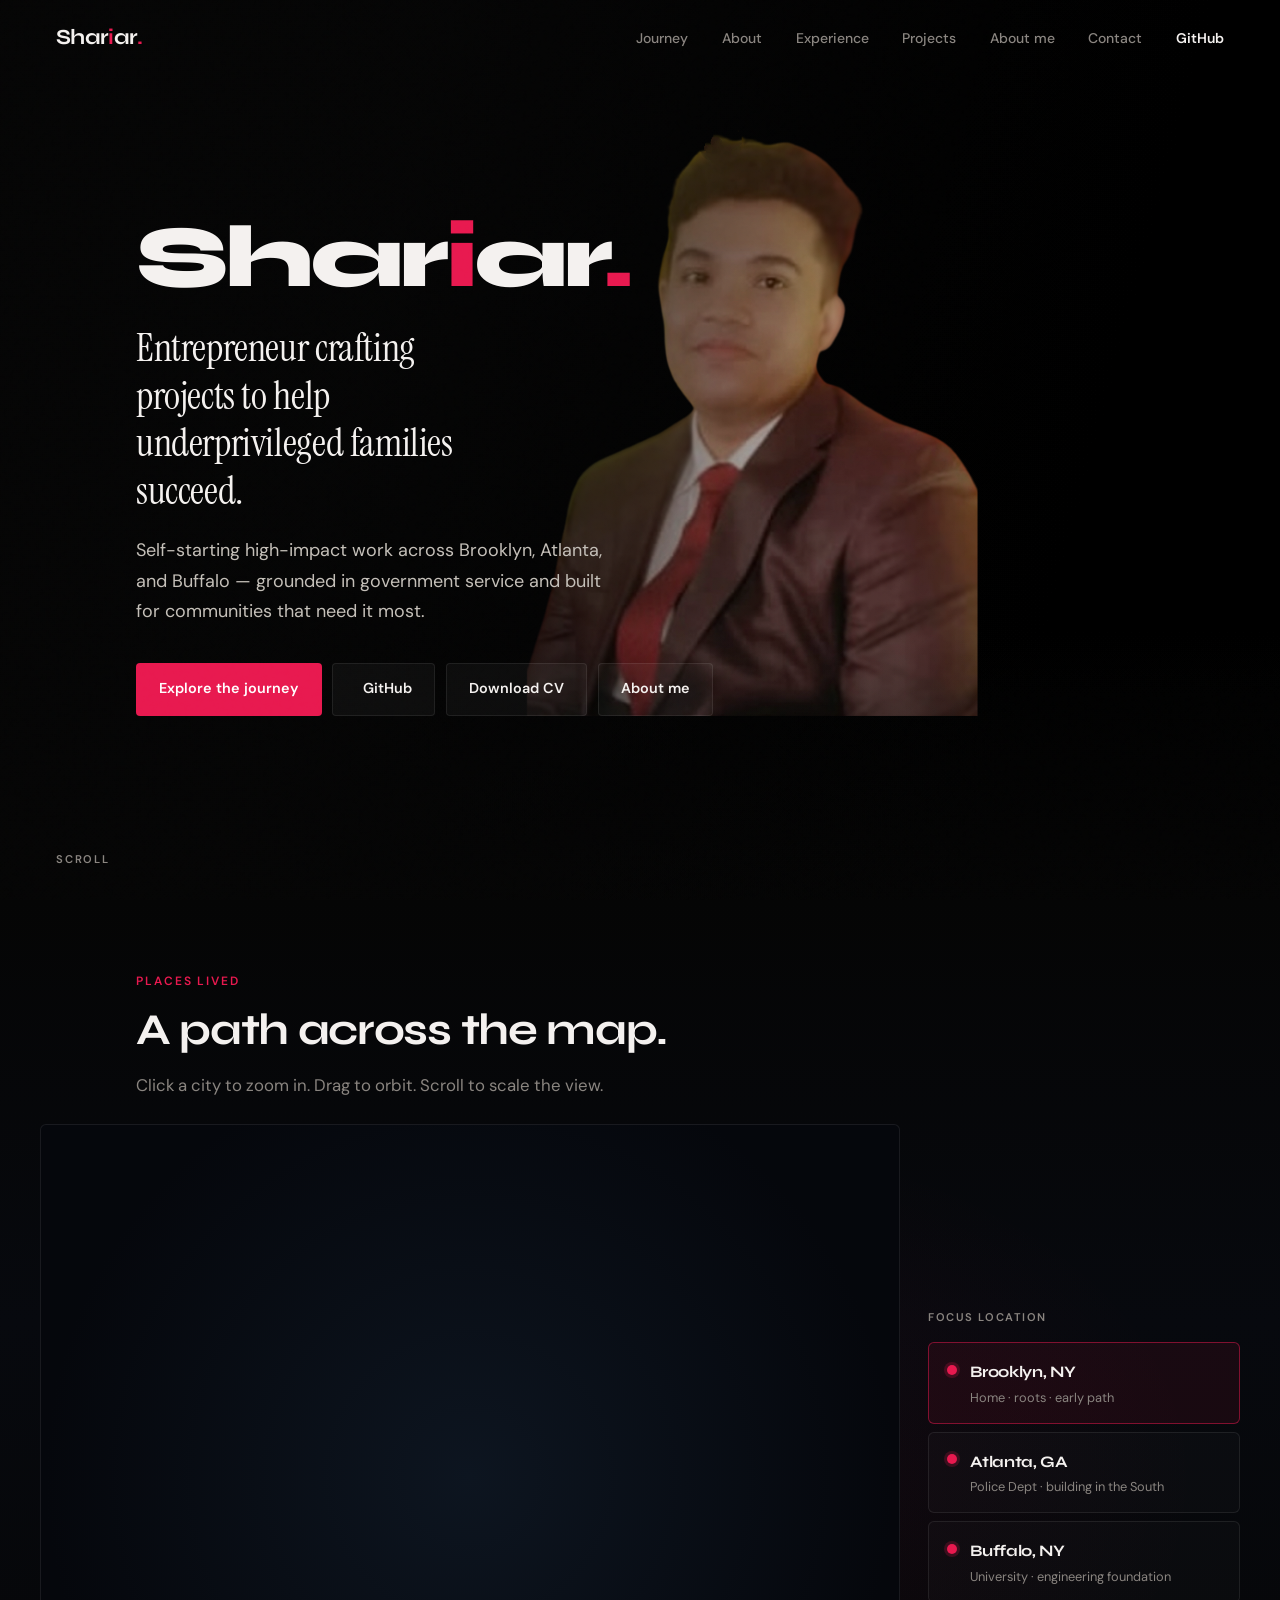
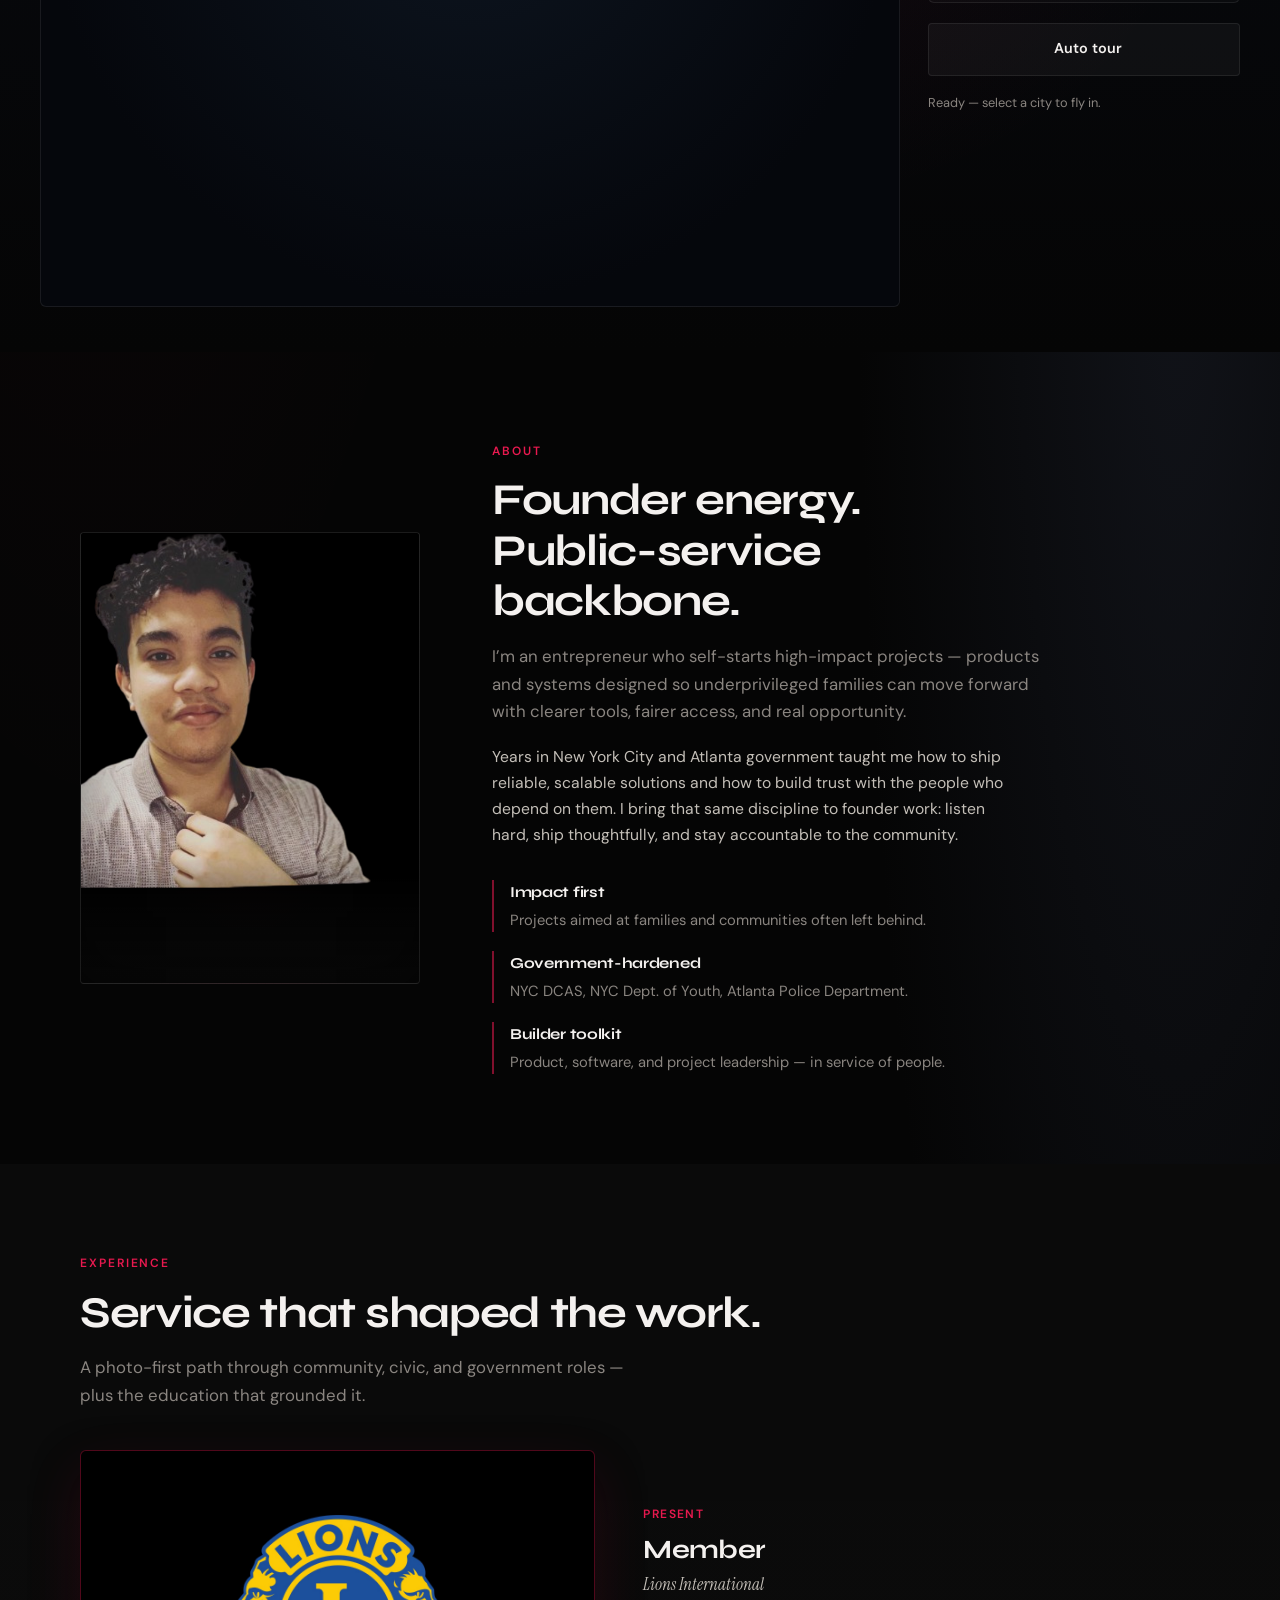
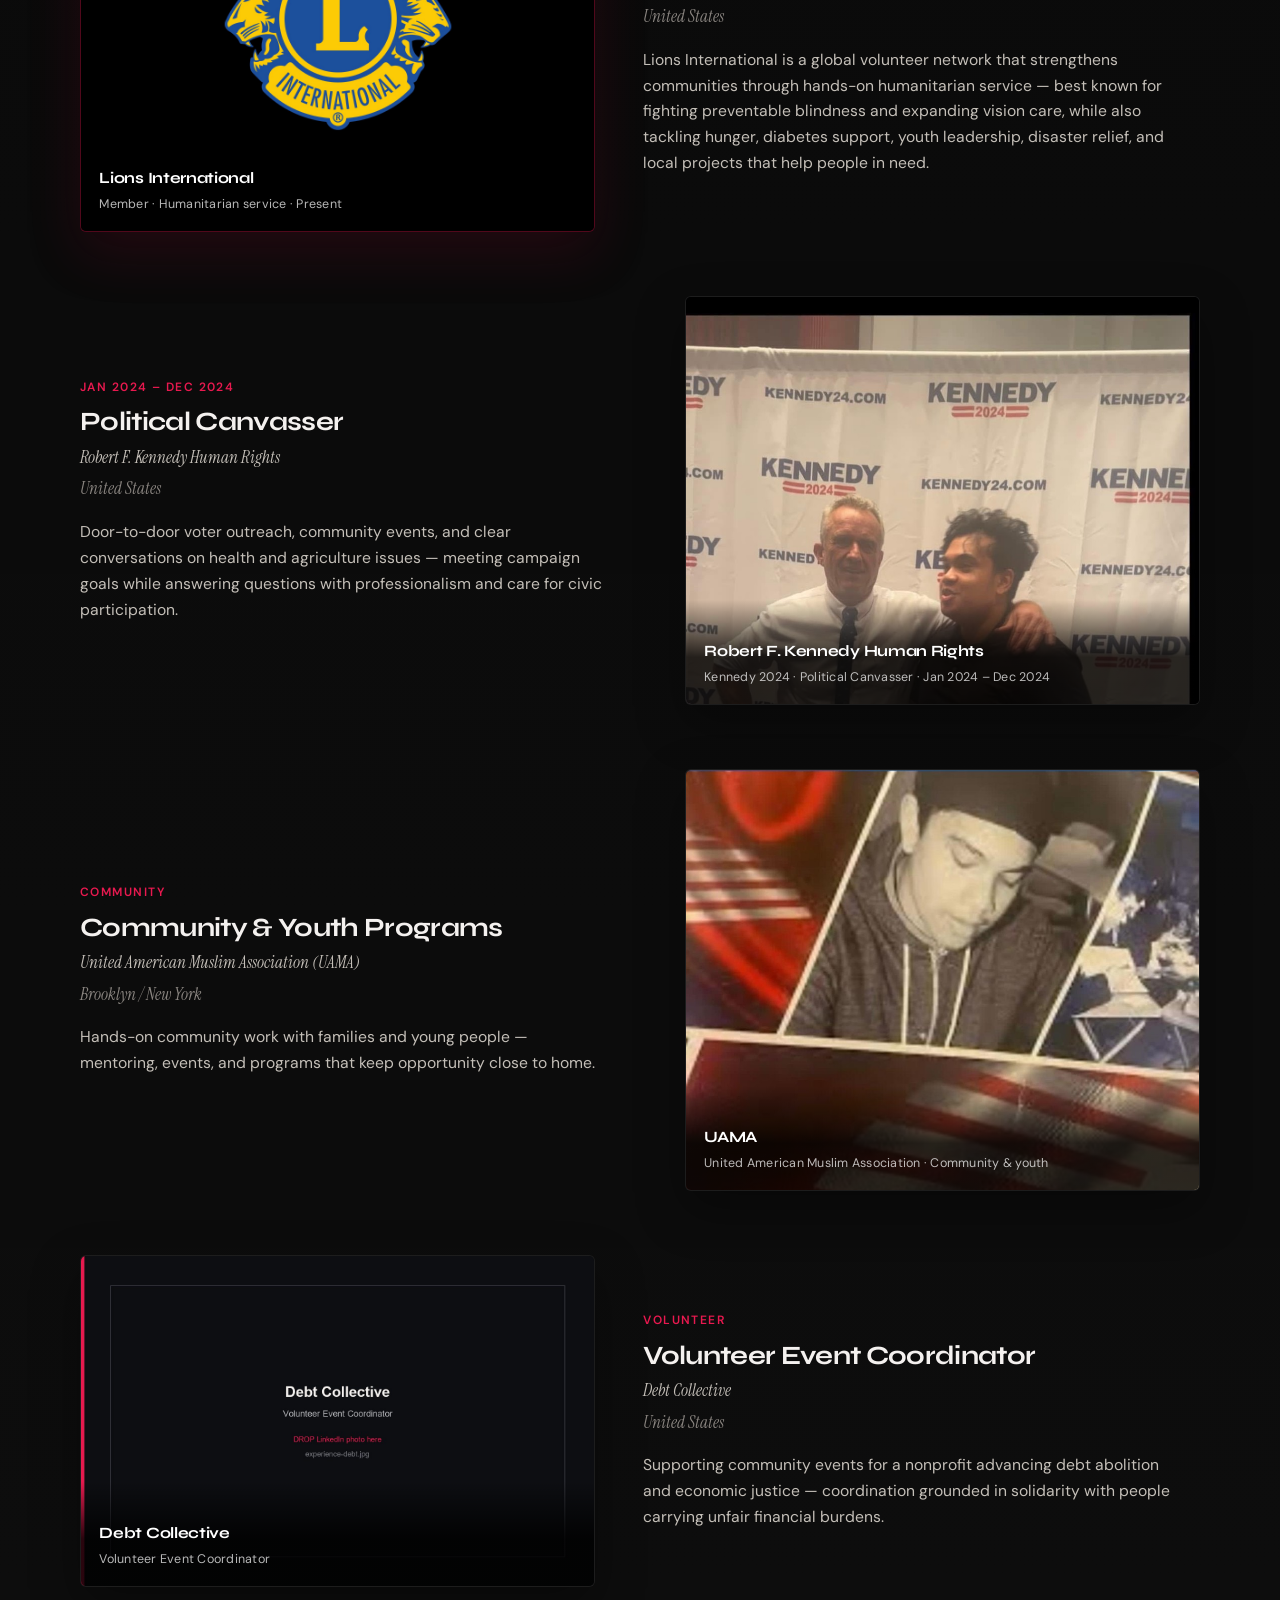
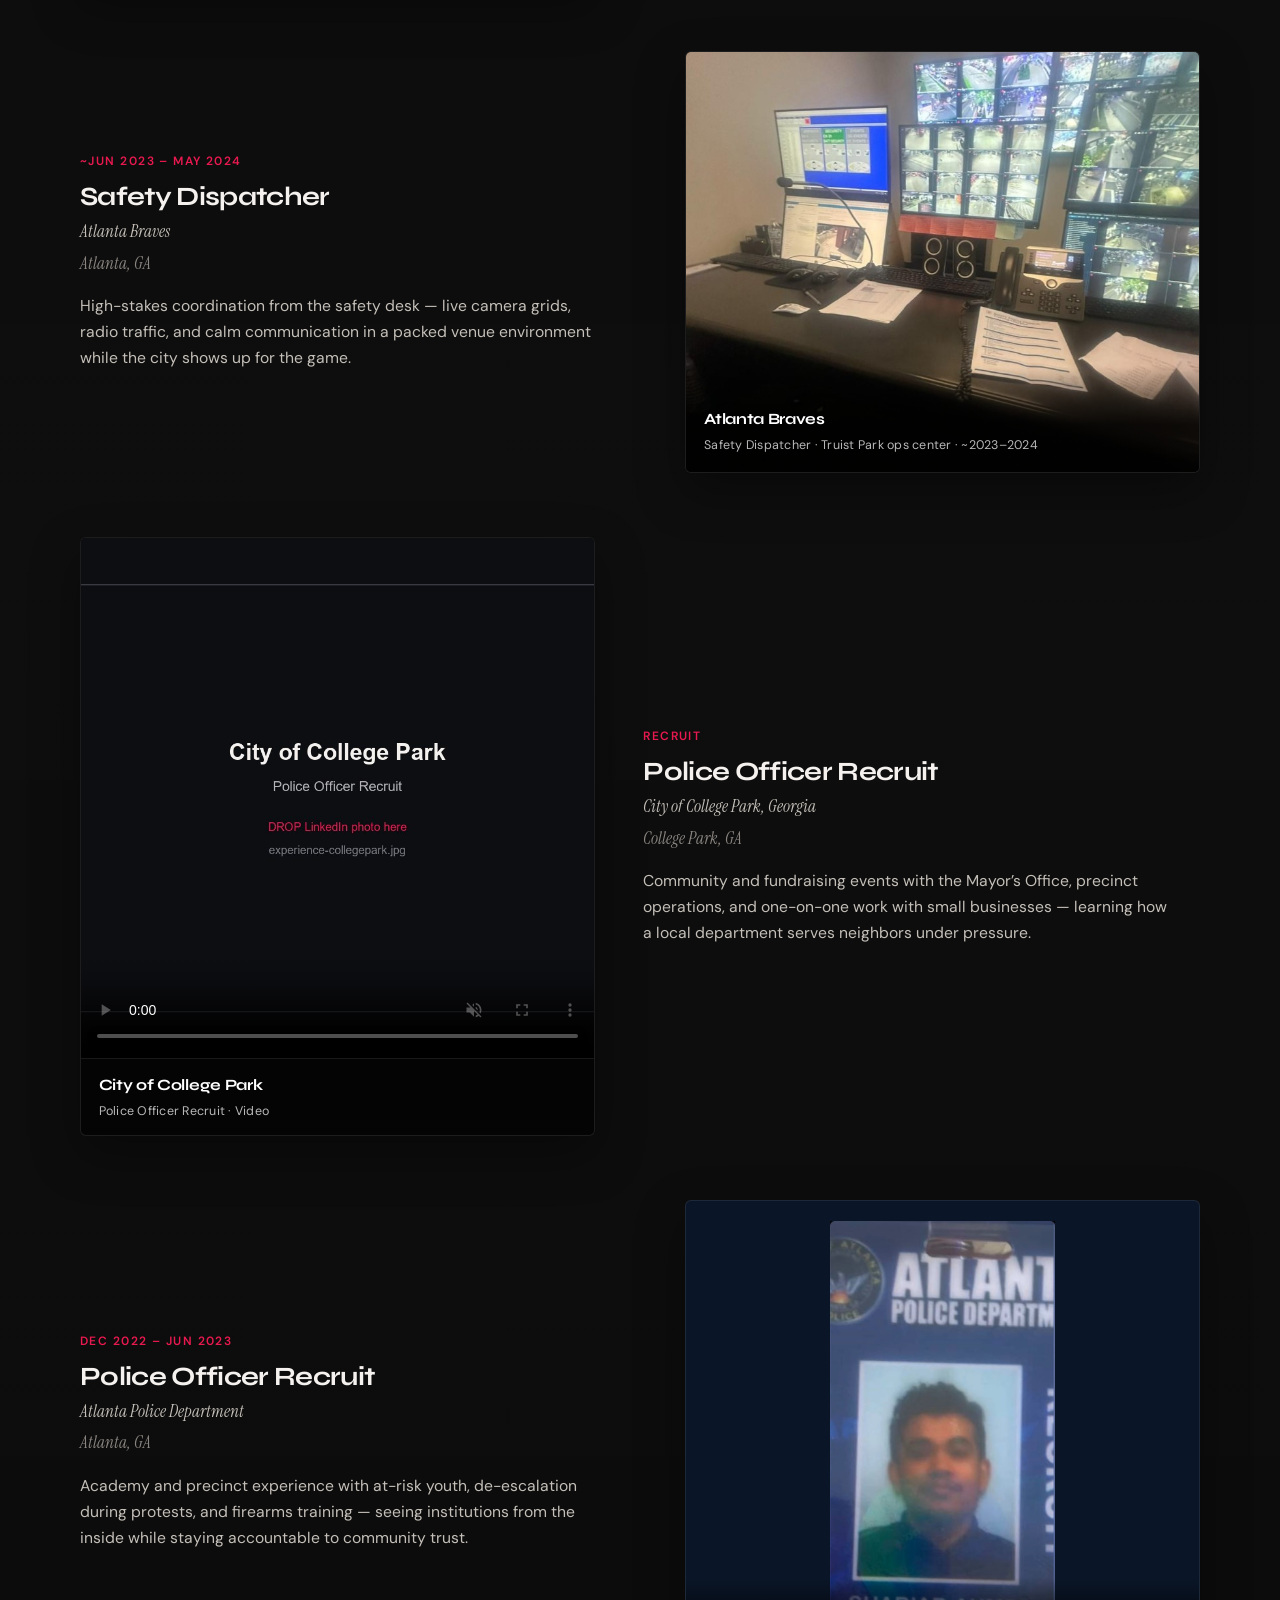
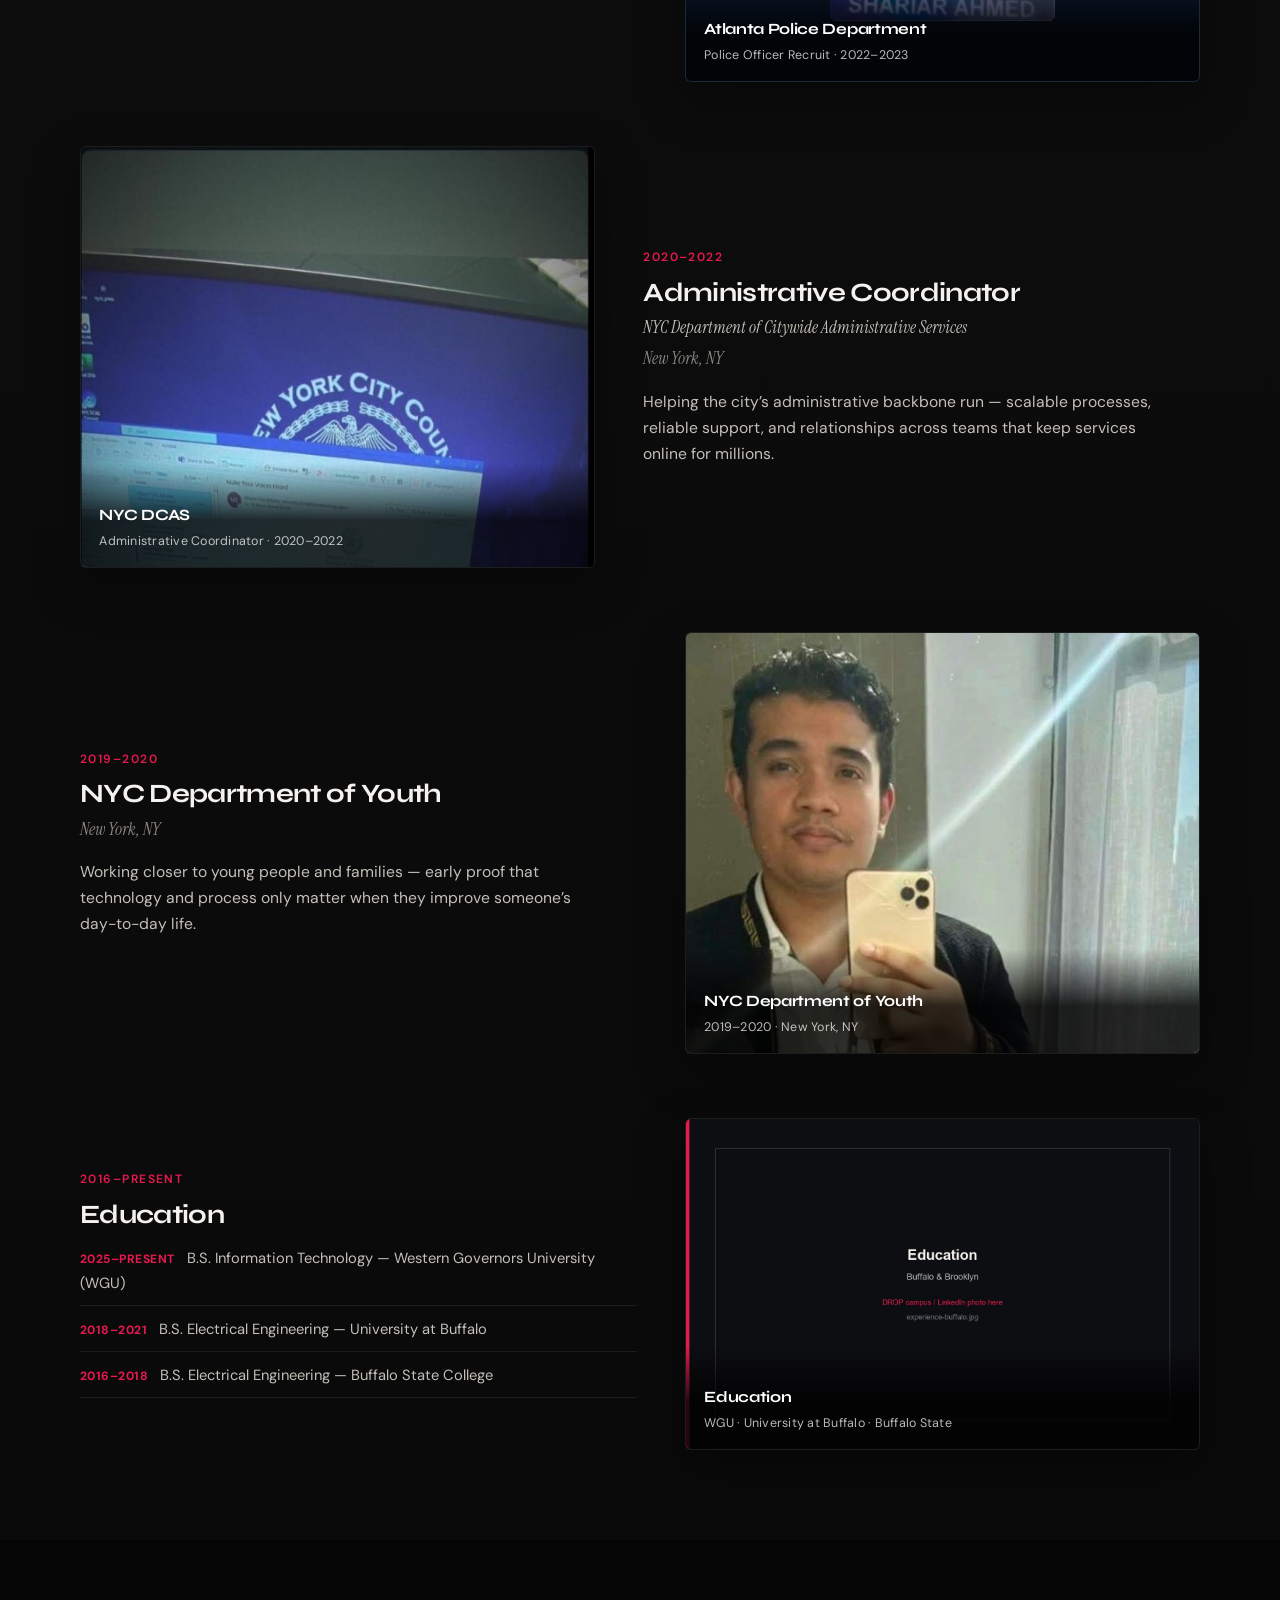
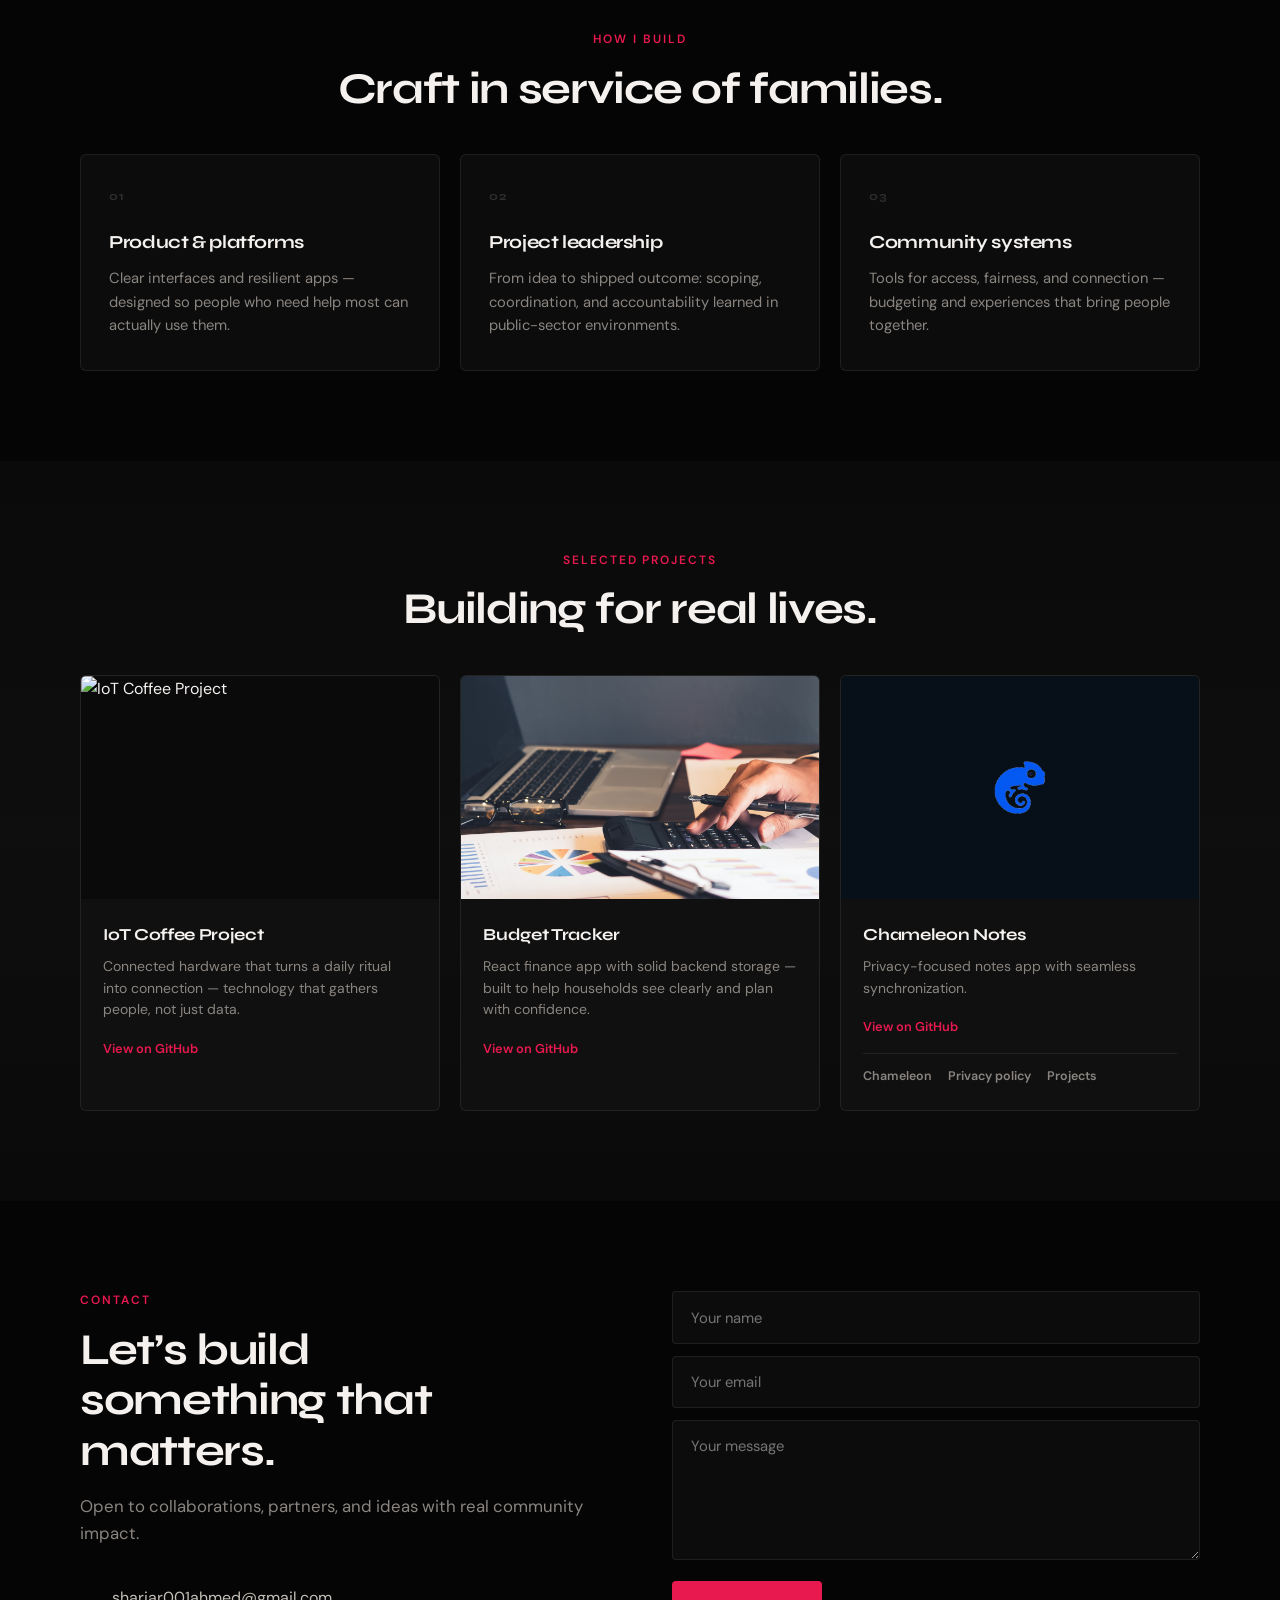
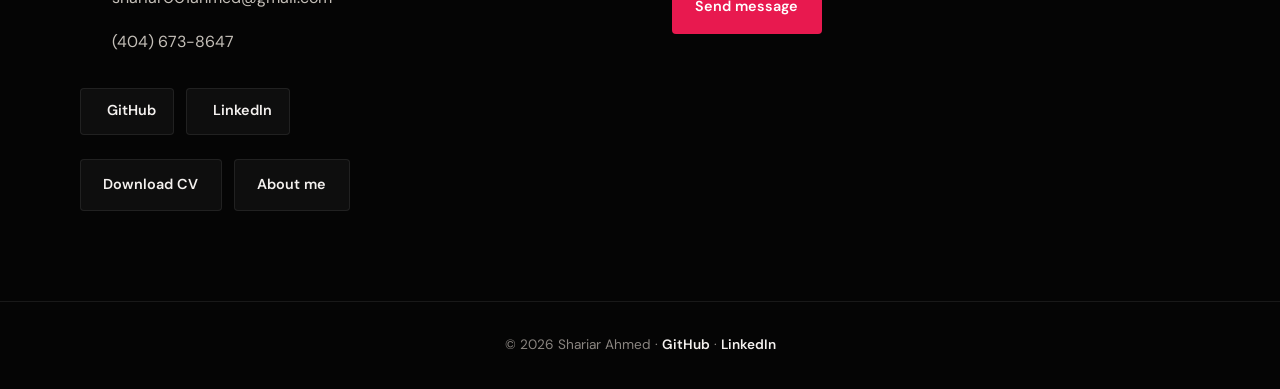
==== commit 3b9778df: "Add Chameleon page with privacy section and project card links." ====
--- a/index.html
+++ b/index.html
@@ -408,7 +408,12 @@
             <div class="project-info">
               <h3>Chameleon Notes</h3>
               <p>Privacy-focused notes app with seamless synchronization.</p>
-              <a href="https://github.com/SaintShariar" target="_blank" rel="noopener">View on GitHub <i class="fa-solid fa-arrow-up-right-from-square"></i></a>
+              <a href="https://github.com/SaintShariar/chameleon" target="_blank" rel="noopener">View on GitHub <i class="fa-solid fa-arrow-up-right-from-square"></i></a>
+              <div class="project-link-row" aria-label="Chameleon links">
+                <a href="chameleon.html">Chameleon</a>
+                <a href="chameleon.html#privacy">Privacy policy</a>
+                <a href="#portfolio">Projects</a>
+              </div>
             </div>
           </article>
         </div>
--- a/style.css
+++ b/style.css
@@ -940,14 +940,31 @@
   line-height: 1.55;
 }
 
-.project-info a {
+.project-info > a {
   color: var(--accent);
   font-size: 0.8rem;
   font-weight: 600;
 }
 
-.project-info a:hover { color: var(--accent-hot); }
-.project-info a i { font-size: 0.7rem; margin-left: 4px; }
+.project-info > a:hover { color: var(--accent-hot); }
+.project-info > a i { font-size: 0.7rem; margin-left: 4px; }
+
+.project-link-row {
+  display: flex;
+  flex-wrap: wrap;
+  gap: 0.65rem 1rem;
+  margin-top: 0.85rem;
+  padding-top: 0.75rem;
+  border-top: 1px solid var(--border);
+}
+
+.project-link-row a {
+  color: var(--muted);
+  font-size: 0.78rem;
+  font-weight: 600;
+}
+
+.project-link-row a:hover { color: var(--accent); }
 
 /* Blog listing */
 .blog-list {
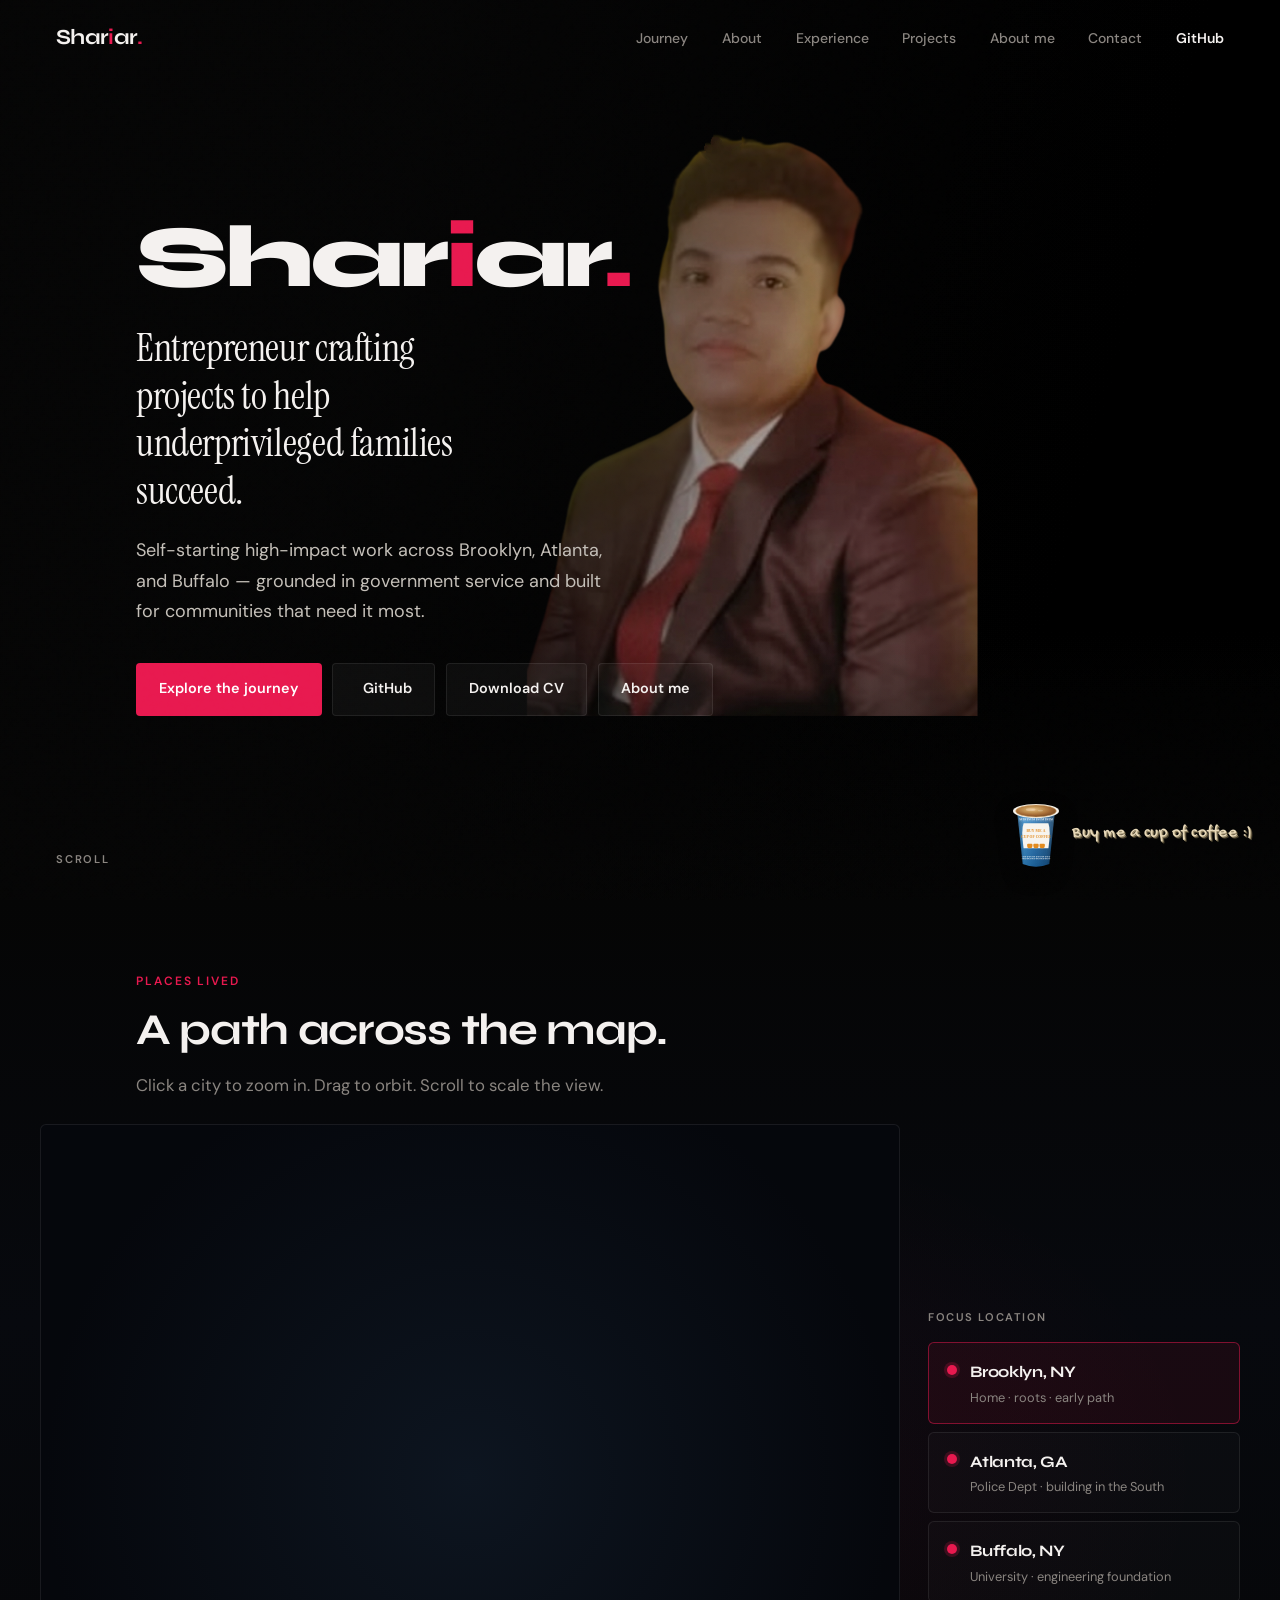
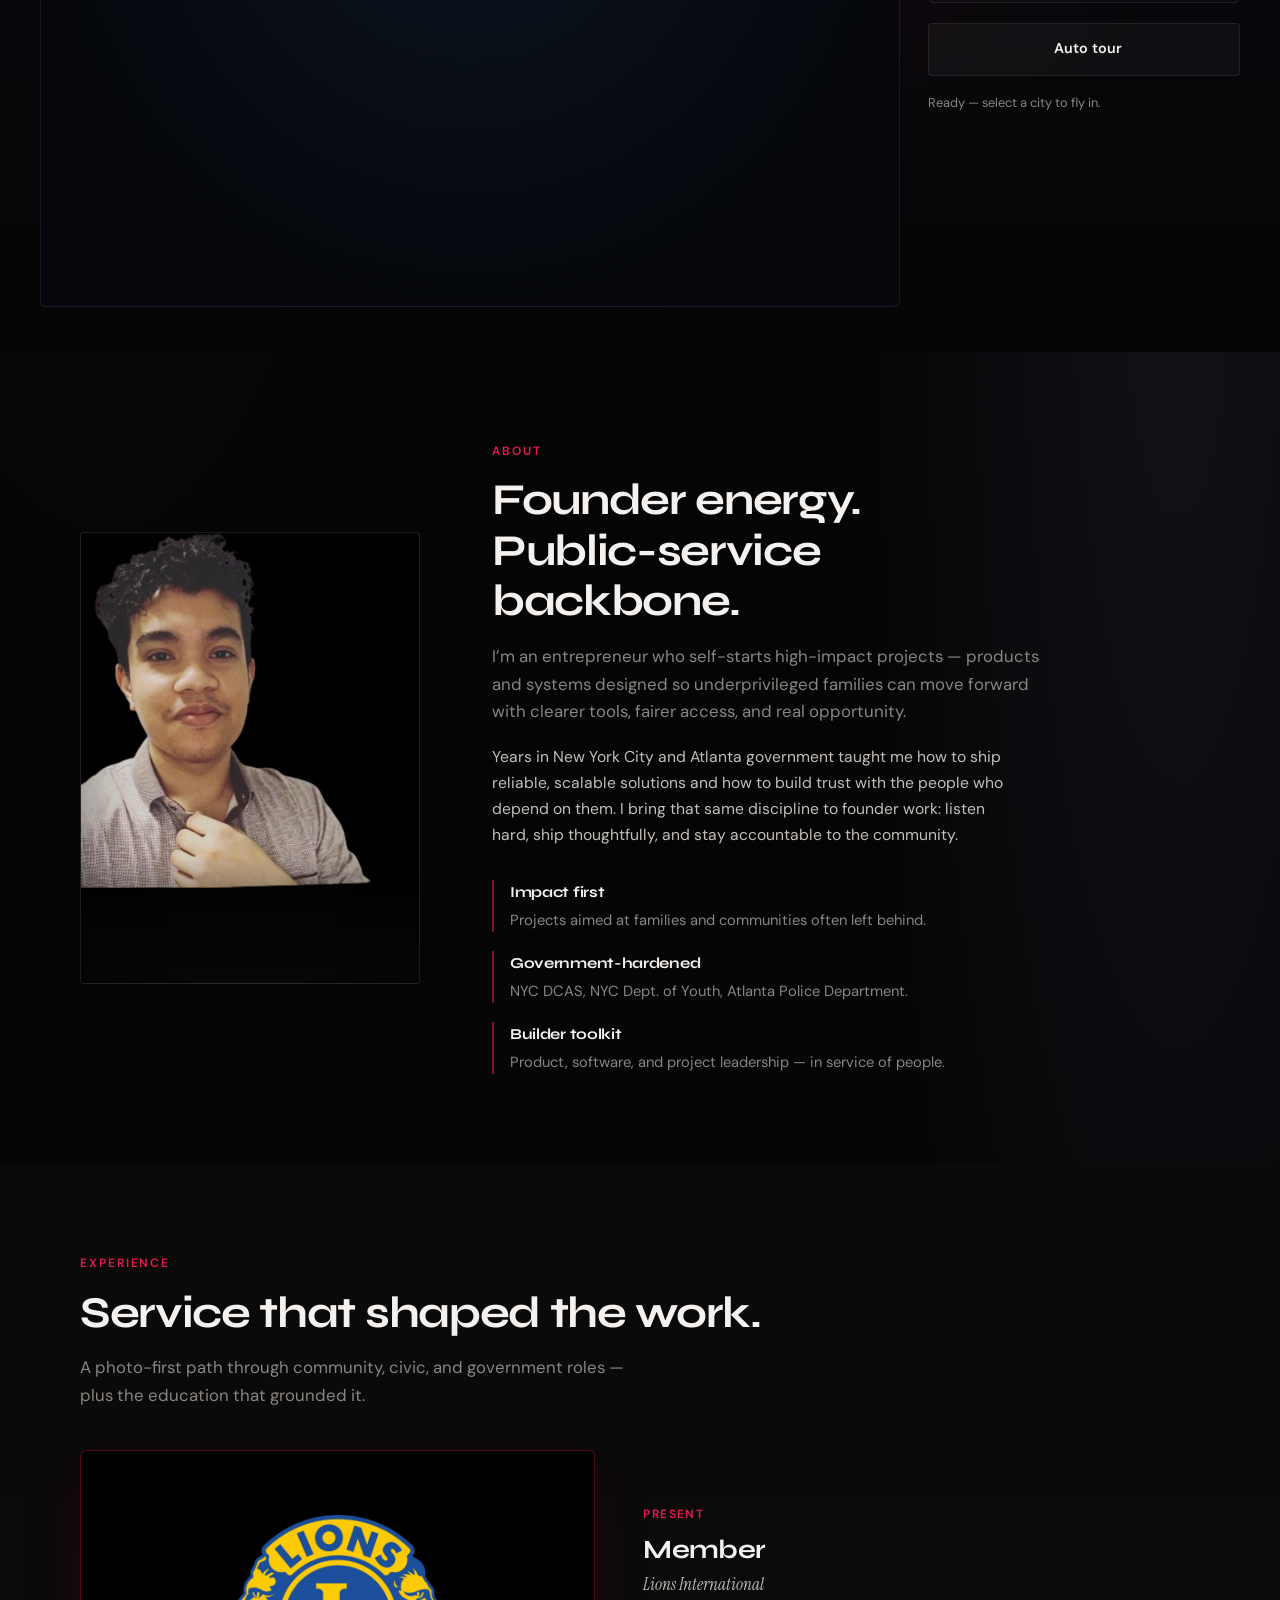
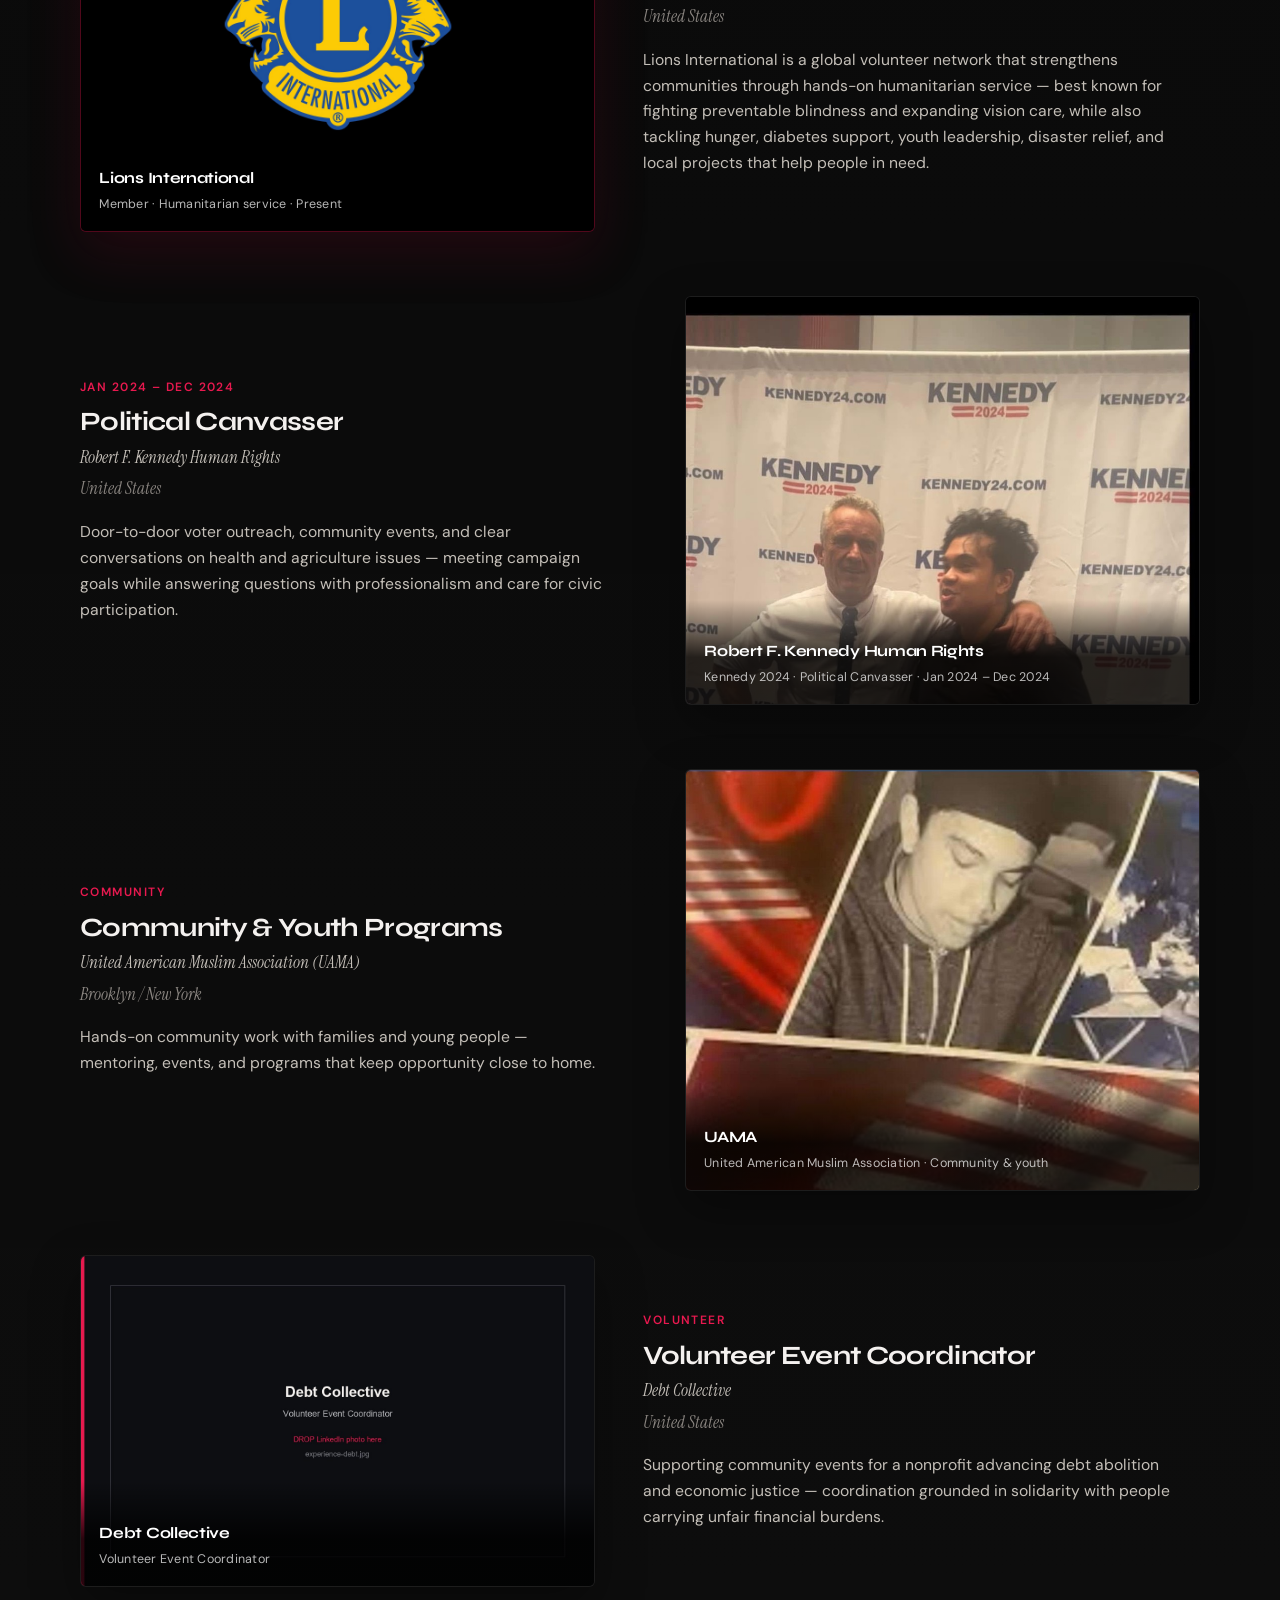
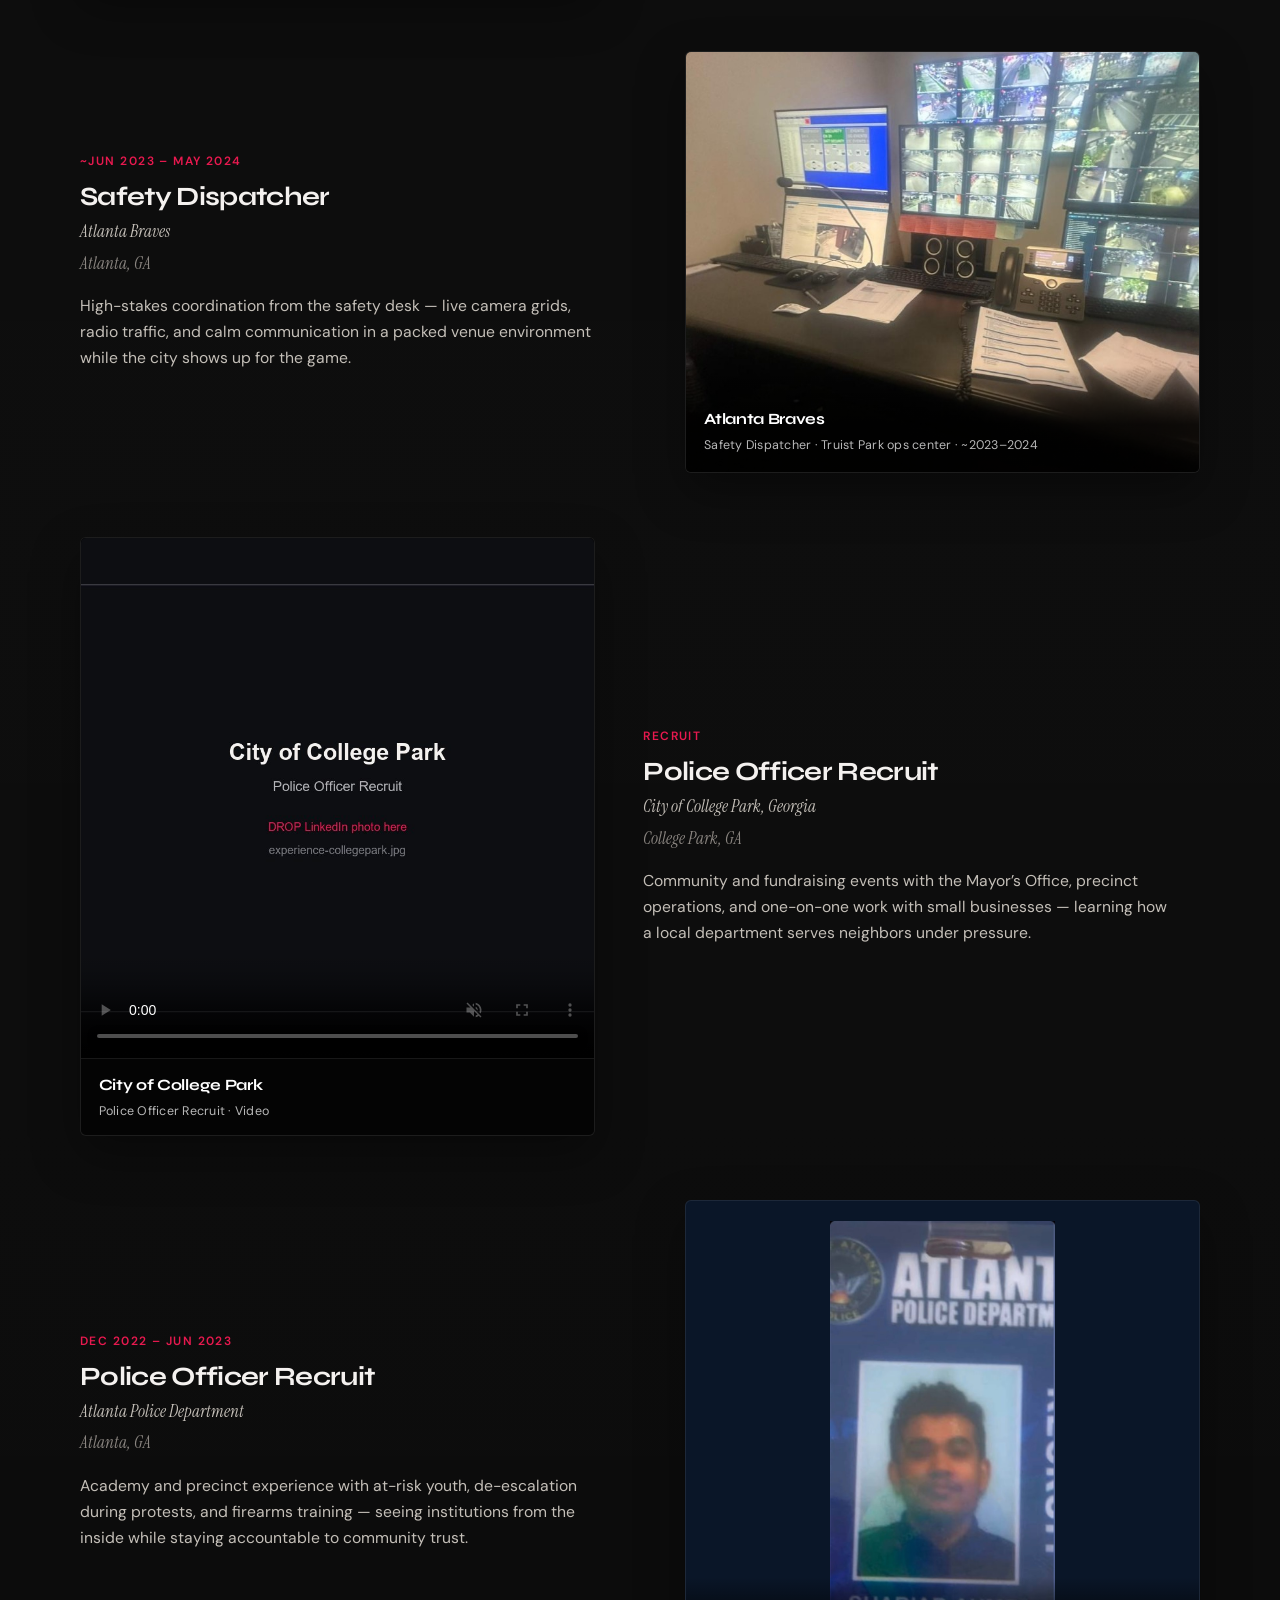
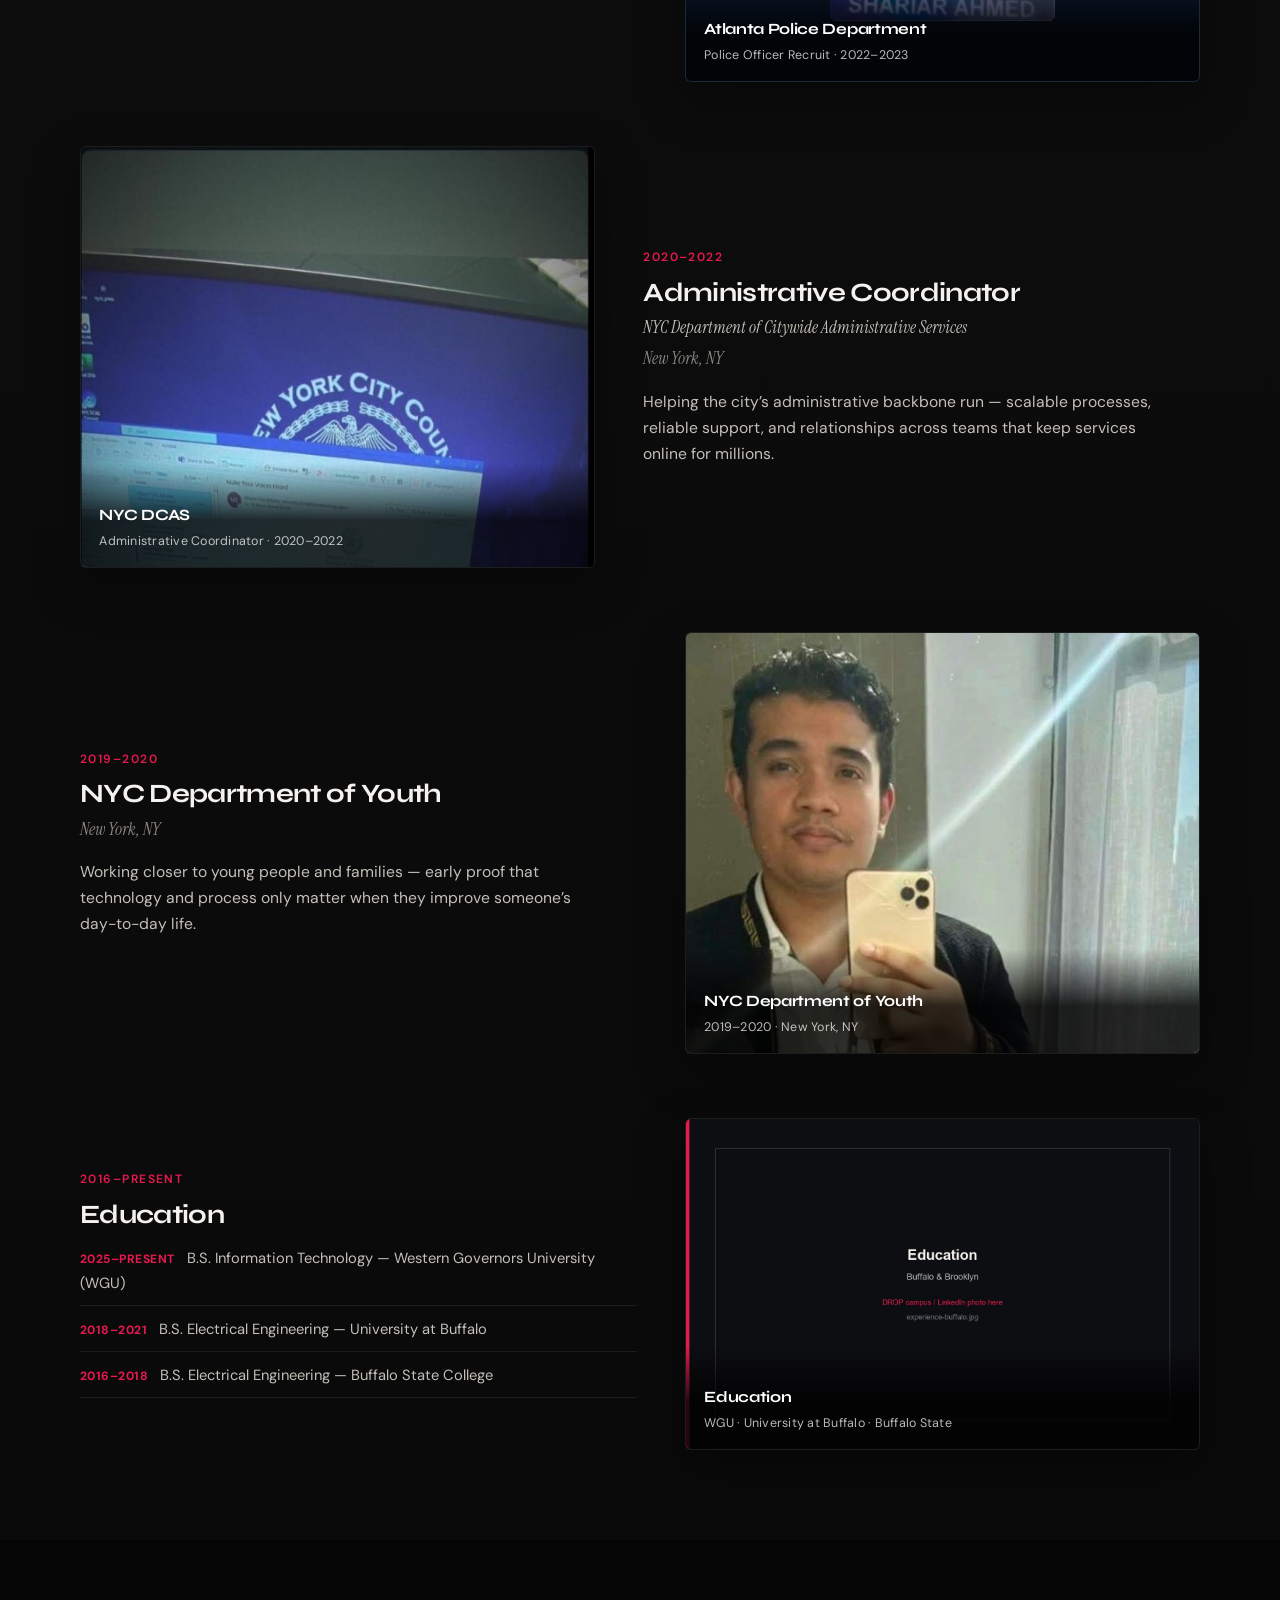
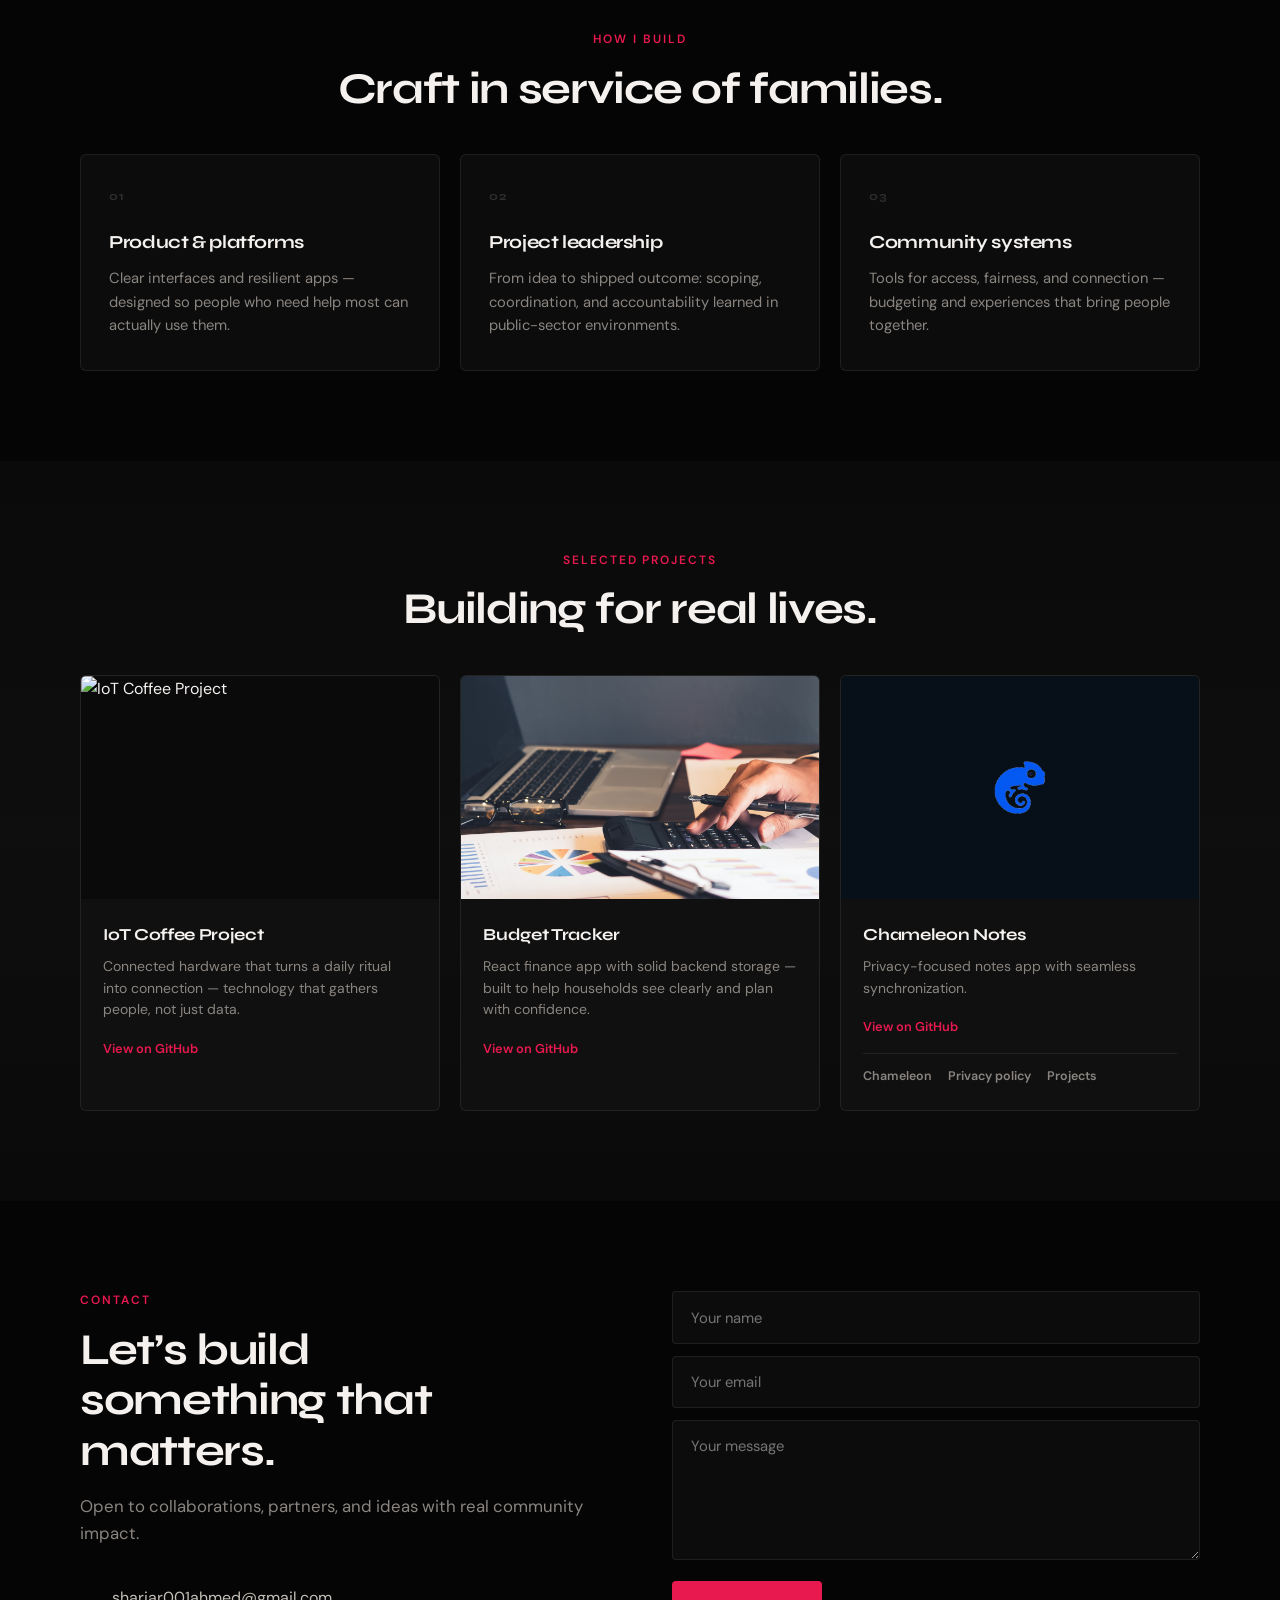
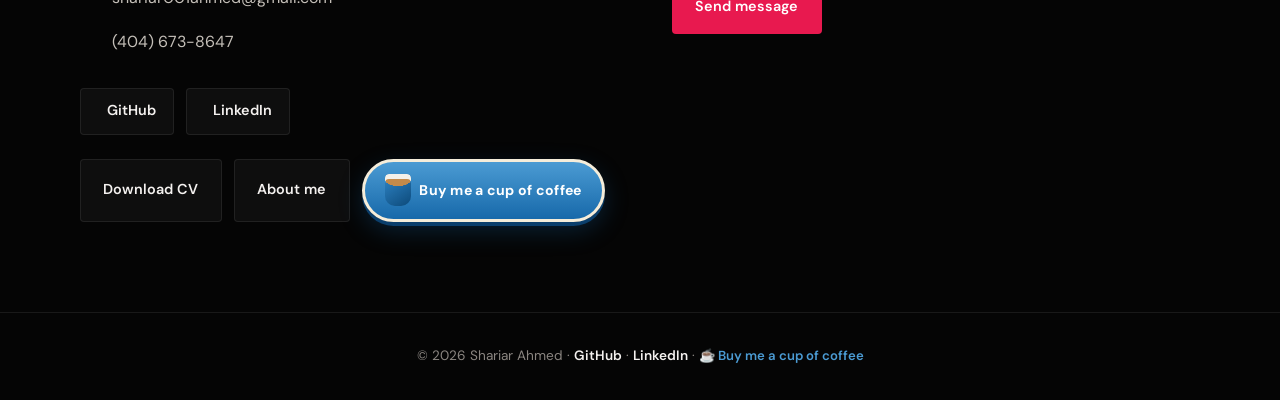
==== commit ff0f9f65: "Publish the coffee tip modal and refreshed portfolio site." ====
--- a/index.html
+++ b/index.html
@@ -7,8 +7,8 @@
   <meta name="description" content="Shariar Ahmed — entrepreneur crafting projects to help underprivileged families succeed. NYC &amp; Atlanta government experience. Brooklyn · Atlanta · Buffalo.">
   <link rel="preconnect" href="https://fonts.googleapis.com">
   <link rel="preconnect" href="https://fonts.gstatic.com" crossorigin>
-  <link href="https://fonts.googleapis.com/css2?family=DM+Sans:ital,opsz,wght@0,9..40,400;0,9..40,500;0,9..40,600;0,9..40,700;1,9..40,400&family=Instrument+Serif:ital@0;1&family=Syne:wght@500;600;700;800&display=swap" rel="stylesheet">
-  <link rel="stylesheet" href="style.css">
+  <link href="https://fonts.googleapis.com/css2?family=Bangers&family=Black+Ops+One&family=Caveat+Brush&family=DM+Sans:ital,opsz,wght@0,9..40,400;0,9..40,500;0,9..40,600;0,9..40,700;1,9..40,400&family=Gochi+Hand&family=Instrument+Serif:ital@0;1&family=Limelight&family=Syne:wght@500;600;700;800&display=swap" rel="stylesheet">
+  <link rel="stylesheet" href="style.css?v=21">
   <script src="https://kit.fontawesome.com/b1df2f12b9.js" crossorigin="anonymous"></script>
 </head>
 <body>
@@ -447,6 +447,13 @@
           <div class="contact-actions">
             <a href="my-cv.pdf" download class="btn btn-ghost">Download CV</a>
             <a href="blog/" class="btn btn-ghost">About me</a>
+            <button type="button" class="btn btn-coffee" data-coffee-open>
+              <span class="anthora anthora--mini" aria-hidden="true">
+                <span class="anthora__steam"><i></i><i></i><i></i></span>
+                <span class="anthora__art"></span>
+              </span>
+              Buy me a cup of coffee
+            </button>
           </div>
         </div>
         <form name="submit-to-google-sheet" class="contact-form reveal" data-reveal>
@@ -466,9 +473,152 @@
   <footer>
     <p>© <span id="year"></span> Shariar Ahmed ·
       <a href="https://github.com/SaintShariar" target="_blank" rel="noopener">GitHub</a> ·
-      <a href="https://www.linkedin.com/in/shariar-ahmed/" target="_blank" rel="noopener">LinkedIn</a>
+      <a href="https://www.linkedin.com/in/shariar-ahmed/" target="_blank" rel="noopener">LinkedIn</a> ·
+      <button type="button" class="footer-coffee" data-coffee-open>☕ Buy me a cup of coffee</button>
     </p>
   </footer>
+
+  <!-- Sticker: NYC cup over the page -->
+  <button type="button" class="coffee-float" data-coffee-open aria-label="Buy me a cup of coffee — five dollar minimum">
+    <span class="anthora anthora--float" aria-hidden="true">
+      <span class="anthora__steam">
+        <i></i><i></i><i></i><i></i><i></i>
+      </span>
+      <svg class="anthora__svg" viewBox="0 0 140 172" role="img" aria-label="New York diner coffee cup filled with chai">
+        <defs>
+          <linearGradient id="cupBlue" x1="0" y1="0" x2="1" y2="0">
+            <stop offset="0%" stop-color="#0d4a7a"/>
+            <stop offset="18%" stop-color="#2f86c8"/>
+            <stop offset="46%" stop-color="#1f6fb3"/>
+            <stop offset="78%" stop-color="#165892"/>
+            <stop offset="100%" stop-color="#0a365c"/>
+          </linearGradient>
+          <linearGradient id="cupShade" x1="0" y1="0" x2="0" y2="1">
+            <stop offset="0%" stop-color="#ffffff" stop-opacity="0.18"/>
+            <stop offset="100%" stop-color="#000000" stop-opacity="0.18"/>
+          </linearGradient>
+          <radialGradient id="chaiFill" cx="42%" cy="38%" r="68%">
+            <stop offset="0%" stop-color="#e8c089"/>
+            <stop offset="28%" stop-color="#c89a5a"/>
+            <stop offset="62%" stop-color="#a56b35"/>
+            <stop offset="100%" stop-color="#6e401c"/>
+          </radialGradient>
+          <pattern id="greekKey" width="10" height="7" patternUnits="userSpaceOnUse">
+            <path d="M1 6 V1 H4 V5 H7 V1 H9" fill="none" stroke="#fff" stroke-width="1.15"/>
+          </pattern>
+        </defs>
+        <ellipse cx="70" cy="156" rx="36" ry="7" fill="rgba(0,0,0,0.22)"/>
+        <path d="M28 42 L40 154 Q70 166 100 154 L112 42 Z" fill="url(#cupBlue)"/>
+        <path d="M28 42 L40 154 Q70 166 100 154 L112 42 Z" fill="url(#cupShade)"/>
+        <rect x="32" y="50" width="76" height="7" fill="url(#greekKey)" opacity="0.95"/>
+        <rect x="38" y="136" width="64" height="7" fill="url(#greekKey)" opacity="0.95"/>
+        <path d="M42 62 H98 Q104 78 98 118 H42 Q36 78 42 62 Z" fill="#f7f4ee"/>
+        <text x="70" y="82" text-anchor="middle" fill="#e38a1d" font-family="Georgia, 'Times New Roman', serif" font-size="8.2" font-weight="700" letter-spacing="0.4">BUY ME A</text>
+        <text x="70" y="94" text-anchor="middle" fill="#e38a1d" font-family="Georgia, 'Times New Roman', serif" font-size="8.2" font-weight="700" letter-spacing="0.2">CUP OF COFFEE</text>
+        <g fill="#e38a1d">
+          <path d="M50 108 h10 a2 2 0 0 1 2 2 v3 a5 5 0 0 1-5 5 h-2 a5 5 0 0 1-5-5 v-3 a2 2 0 0 1 2-2z"/>
+          <path d="M64 108 h10 a2 2 0 0 1 2 2 v3 a5 5 0 0 1-5 5 h-2 a5 5 0 0 1-5-5 v-3 a2 2 0 0 1 2-2z"/>
+          <path d="M78 108 h10 a2 2 0 0 1 2 2 v3 a5 5 0 0 1-5 5 h-2 a5 5 0 0 1-5-5 v-3 a2 2 0 0 1 2-2z"/>
+        </g>
+        <ellipse cx="70" cy="34" rx="52" ry="16" fill="#f4f1ea"/>
+        <ellipse class="chai-liquid" cx="70" cy="34" rx="46" ry="13.6" fill="url(#chaiFill)"/>
+        <ellipse cx="70" cy="34" rx="46" ry="13.6" fill="none" stroke="#d9b27a" stroke-width="1.2"/>
+        <ellipse class="chai-foam" cx="58" cy="31" rx="11" ry="3.2" fill="rgba(255,236,210,0.35)"/>
+        <ellipse class="chai-foam" cx="80" cy="33" rx="6" ry="2" fill="rgba(255,255,255,0.22)"/>
+      </svg>
+    </span>
+    <span class="coffee-float__text">
+      <span class="coffee-float__main">Buy me a cup of coffee :)</span>
+    </span>
+  </button>
+
+  <div id="coffee-modal" class="coffee-modal" hidden role="dialog" aria-modal="true" aria-labelledby="coffee-modal-title">
+    <div class="coffee-modal__backdrop" data-coffee-close aria-hidden="true"></div>
+    <div class="coffee-modal__dialog">
+      <span class="coffee-modal__halftone" aria-hidden="true"></span>
+      <button type="button" class="coffee-modal__close" data-coffee-close aria-label="Close">
+        <i class="fa-solid fa-xmark"></i>
+      </button>
+      <header class="coffee-modal__head">
+        <span class="coffee-modal__icon" aria-hidden="true">
+          <span class="anthora anthora--modal">
+            <span class="anthora__steam">
+              <i></i><i></i><i></i><i></i><i></i>
+            </span>
+            <svg class="anthora__svg" viewBox="0 0 140 172">
+              <defs>
+                <linearGradient id="cupBlueM" x1="0" y1="0" x2="1" y2="0">
+                  <stop offset="0%" stop-color="#0d4a7a"/>
+                  <stop offset="18%" stop-color="#2f86c8"/>
+                  <stop offset="46%" stop-color="#1f6fb3"/>
+                  <stop offset="78%" stop-color="#165892"/>
+                  <stop offset="100%" stop-color="#0a365c"/>
+                </linearGradient>
+                <linearGradient id="cupShadeM" x1="0" y1="0" x2="0" y2="1">
+                  <stop offset="0%" stop-color="#ffffff" stop-opacity="0.18"/>
+                  <stop offset="100%" stop-color="#000000" stop-opacity="0.18"/>
+                </linearGradient>
+                <radialGradient id="chaiFillM" cx="42%" cy="38%" r="68%">
+                  <stop offset="0%" stop-color="#e8c089"/>
+                  <stop offset="28%" stop-color="#c89a5a"/>
+                  <stop offset="62%" stop-color="#a56b35"/>
+                  <stop offset="100%" stop-color="#6e401c"/>
+                </radialGradient>
+                <pattern id="greekKeyM" width="10" height="7" patternUnits="userSpaceOnUse">
+                  <path d="M1 6 V1 H4 V5 H7 V1 H9" fill="none" stroke="#fff" stroke-width="1.15"/>
+                </pattern>
+              </defs>
+              <ellipse cx="70" cy="156" rx="36" ry="7" fill="rgba(0,0,0,0.22)"/>
+              <path d="M28 42 L40 154 Q70 166 100 154 L112 42 Z" fill="url(#cupBlueM)"/>
+              <path d="M28 42 L40 154 Q70 166 100 154 L112 42 Z" fill="url(#cupShadeM)"/>
+              <rect x="32" y="50" width="76" height="7" fill="url(#greekKeyM)" opacity="0.95"/>
+              <rect x="38" y="136" width="64" height="7" fill="url(#greekKeyM)" opacity="0.95"/>
+              <path d="M42 62 H98 Q104 78 98 118 H42 Q36 78 42 62 Z" fill="#f7f4ee"/>
+              <text x="70" y="82" text-anchor="middle" fill="#e38a1d" font-family="Georgia, 'Times New Roman', serif" font-size="8.2" font-weight="700" letter-spacing="0.4">BUY ME A</text>
+              <text x="70" y="94" text-anchor="middle" fill="#e38a1d" font-family="Georgia, 'Times New Roman', serif" font-size="8.2" font-weight="700" letter-spacing="0.2">CUP OF COFFEE</text>
+              <g fill="#e38a1d">
+                <path d="M50 108 h10 a2 2 0 0 1 2 2 v3 a5 5 0 0 1-5 5 h-2 a5 5 0 0 1-5-5 v-3 a2 2 0 0 1 2-2z"/>
+                <path d="M64 108 h10 a2 2 0 0 1 2 2 v3 a5 5 0 0 1-5 5 h-2 a5 5 0 0 1-5-5 v-3 a2 2 0 0 1 2-2z"/>
+                <path d="M78 108 h10 a2 2 0 0 1 2 2 v3 a5 5 0 0 1-5 5 h-2 a5 5 0 0 1-5-5 v-3 a2 2 0 0 1 2-2z"/>
+              </g>
+              <ellipse cx="70" cy="34" rx="52" ry="16" fill="#f4f1ea"/>
+              <ellipse class="chai-liquid" cx="70" cy="34" rx="46" ry="13.6" fill="url(#chaiFillM)"/>
+              <ellipse cx="70" cy="34" rx="46" ry="13.6" fill="none" stroke="#d9b27a" stroke-width="1.2"/>
+              <ellipse class="chai-foam" cx="58" cy="31" rx="11" ry="3.2" fill="rgba(255,236,210,0.35)"/>
+              <ellipse class="chai-foam" cx="80" cy="33" rx="6" ry="2" fill="rgba(255,255,255,0.22)"/>
+            </svg>
+          </span>
+        </span>
+        <h2 id="coffee-modal-title">Buy me a cup of coffee</h2>
+      </header>
+
+      <div class="coffee-amount">
+        <label for="coffee-amount">Your amount (USD)</label>
+        <div class="coffee-amount__row">
+          <span class="coffee-amount__prefix">$</span>
+          <input id="coffee-amount" type="number" min="5" step="1" value="10" inputmode="decimal" autocomplete="off">
+        </div>
+        <p id="coffee-amount-error" class="coffee-amount__error" role="alert"></p>
+        <div class="coffee-chips" role="group" aria-label="Quick amounts">
+          <button type="button" class="coffee-chip" data-coffee-chip="5">$5</button>
+          <button type="button" class="coffee-chip is-active" data-coffee-chip="10">$10</button>
+          <button type="button" class="coffee-chip" data-coffee-chip="15">$15</button>
+          <button type="button" class="coffee-chip" data-coffee-chip="25">$25</button>
+          <button type="button" class="coffee-chip" data-coffee-chip="50">$50</button>
+        </div>
+      </div>
+
+      <div class="coffee-panels">
+        <div class="coffee-panel is-active" data-coffee-panel="stripe">
+          <button type="button" id="coffee-stripe-btn" class="btn btn-coffee-stripe">
+            <i class="fa-brands fa-stripe" aria-hidden="true"></i> Pay with Stripe
+          </button>
+        </div>
+      </div>
+
+      <p id="coffee-pay-status" class="coffee-status" role="status"></p>
+    </div>
+  </div>
 
   <!-- Three.js via jsDelivr (stable CORS + import maps in Chrome) -->
   <script type="importmap">
@@ -480,6 +630,8 @@
   }
   </script>
   <script type="module" src="globe.js?v=4"></script>
-  <script src="script.js?v=6"></script>
+  <script src="coffee-config.js?v=8"></script>
+  <script src="coffee.js?v=9"></script>
+  <script src="script.js?v=13"></script>
 </body>
 </html>
--- a/style.css
+++ b/style.css
@@ -1186,6 +1186,1217 @@
   margin-top: 0.25rem;
 }
 
+/* ---- Buy me a coffee — Fallout Mad Men / vintage ad (no green) ---- */
+:root {
+  --ad-red: #c41e1e;
+  --ad-red-hot: #e62e2e;
+  --ad-red-deep: #8b1515;
+  --ad-cream: #fff5e6;
+  --ad-gold: #f0c040;
+  --ad-gold-dark: #c9941a;
+  --ad-brown: #3d2314;
+  --ad-ink: #1a1008;
+  --font-ad: "Limelight", "Black Ops One", cursive;
+  --font-ad-body: "DM Sans", sans-serif;
+}
+
+.btn-coffee {
+  display: inline-flex;
+  align-items: center;
+  gap: 0.55rem;
+  padding: 0.8rem 1.25rem;
+  border-radius: 999px;
+  border: 3px solid var(--ad-cream);
+  background: linear-gradient(180deg, var(--ad-red-hot) 0%, var(--ad-red) 48%, var(--ad-red-deep) 100%);
+  color: var(--ad-cream);
+  font-family: var(--font-ad-body);
+  font-size: 0.88rem;
+  font-weight: 700;
+  letter-spacing: 0.02em;
+  text-transform: none;
+  box-shadow:
+    0 4px 0 var(--ad-red-deep),
+    0 8px 24px rgba(196, 30, 30, 0.35);
+  transition: transform 0.2s var(--ease), box-shadow 0.2s;
+}
+
+.btn-coffee i {
+  color: var(--ad-gold);
+  font-size: 1.05rem;
+  filter: drop-shadow(0 1px 0 rgba(0, 0, 0, 0.25));
+}
+
+.btn-coffee:hover {
+  transform: translateY(-2px);
+  box-shadow:
+    0 6px 0 var(--ad-red-deep),
+    0 14px 32px rgba(196, 30, 30, 0.45);
+  color: #fff;
+}
+
+.coffee-float {
+  position: fixed;
+  right: clamp(0.75rem, 3vw, 1.5rem);
+  bottom: clamp(0.75rem, 3vw, 1.5rem);
+  z-index: 90;
+  display: flex;
+  align-items: center;
+  gap: 0.75rem;
+  max-width: min(320px, calc(100vw - 1.5rem));
+  padding: 0.65rem 1rem 0.65rem 0.65rem;
+  border: 3px solid var(--ad-cream);
+  border-radius: 16px;
+  background:
+    radial-gradient(circle at 18% 50%, rgba(240, 192, 64, 0.22), transparent 42%),
+    linear-gradient(145deg, var(--ad-red-hot) 0%, var(--ad-red) 50%, var(--ad-red-deep) 100%);
+  color: var(--ad-cream);
+  font-family: var(--font-ad-body);
+  cursor: pointer;
+  text-align: left;
+  overflow: visible;
+  box-shadow:
+    0 5px 0 var(--ad-red-deep),
+    0 12px 36px rgba(0, 0, 0, 0.45),
+    inset 0 1px 0 rgba(255, 255, 255, 0.2);
+  animation: adWiggle 4s ease-in-out infinite;
+  transition: transform 0.25s var(--ease), box-shadow 0.25s;
+}
+
+.coffee-float:hover {
+  transform: translateY(-3px) rotate(-0.5deg);
+  animation: none;
+  box-shadow:
+    0 7px 0 var(--ad-red-deep),
+    0 16px 44px rgba(196, 30, 30, 0.4),
+    inset 0 1px 0 rgba(255, 255, 255, 0.25);
+}
+
+.coffee-float__halftone,
+.coffee-modal__halftone {
+  position: absolute;
+  inset: 0;
+  pointer-events: none;
+  opacity: 0.14;
+  background-image: radial-gradient(circle, var(--ad-ink) 1px, transparent 1px);
+  background-size: 4px 4px;
+  z-index: 1;
+}
+
+.coffee-float__starburst {
+  position: absolute;
+  left: 0.35rem;
+  top: 50%;
+  width: 3.5rem;
+  height: 3.5rem;
+  transform: translateY(-50%);
+  background: conic-gradient(
+    from 0deg,
+    rgba(240, 192, 64, 0.35) 0deg 12deg,
+    transparent 12deg 24deg,
+    rgba(240, 192, 64, 0.35) 24deg 36deg,
+    transparent 36deg 48deg,
+    rgba(240, 192, 64, 0.35) 48deg 60deg,
+    transparent 60deg 72deg,
+    rgba(240, 192, 64, 0.35) 72deg 84deg,
+    transparent 84deg 96deg,
+    rgba(240, 192, 64, 0.35) 96deg 108deg,
+    transparent 108deg 120deg,
+    rgba(240, 192, 64, 0.35) 120deg 132deg,
+    transparent 132deg 144deg,
+    rgba(240, 192, 64, 0.35) 144deg 156deg,
+    transparent 156deg 168deg,
+    rgba(240, 192, 64, 0.35) 168deg 180deg,
+    transparent 180deg 192deg,
+    rgba(240, 192, 64, 0.35) 192deg 204deg,
+    transparent 204deg 216deg,
+    rgba(240, 192, 64, 0.35) 216deg 228deg,
+    transparent 228deg 240deg,
+    rgba(240, 192, 64, 0.35) 240deg 252deg,
+    transparent 252deg 264deg,
+    rgba(240, 192, 64, 0.35) 264deg 276deg,
+    transparent 276deg 288deg,
+    rgba(240, 192, 64, 0.35) 288deg 300deg,
+    transparent 300deg 312deg,
+    rgba(240, 192, 64, 0.35) 312deg 324deg,
+    transparent 324deg 336deg,
+    rgba(240, 192, 64, 0.35) 336deg 348deg,
+    transparent 348deg 360deg
+  );
+  border-radius: 50%;
+  z-index: 0;
+  opacity: 0.7;
+}
+
+.coffee-float__mug {
+  position: relative;
+  z-index: 2;
+  flex-shrink: 0;
+  width: 2.65rem;
+  height: 2.65rem;
+  display: grid;
+  place-items: center;
+  border-radius: 50%;
+  border: 2px solid var(--ad-gold);
+  background: rgba(0, 0, 0, 0.2);
+  color: var(--ad-gold);
+  font-size: 1.2rem;
+  box-shadow: 0 0 0 2px rgba(255, 245, 230, 0.15);
+}
+
+.coffee-float__mug i {
+  filter: drop-shadow(0 2px 2px rgba(0, 0, 0, 0.35));
+}
+
+.coffee-float__text {
+  position: relative;
+  z-index: 2;
+  display: flex;
+  flex-direction: column;
+  gap: 0.08rem;
+  min-width: 0;
+}
+
+.coffee-float__kicker {
+  font-size: 0.62rem;
+  font-weight: 600;
+  letter-spacing: 0.06em;
+  text-transform: uppercase;
+  color: rgba(255, 245, 230, 0.85);
+}
+
+.coffee-float__main {
+  font-family: var(--font-ad);
+  font-size: clamp(0.82rem, 2.5vw, 1rem);
+  font-weight: 400;
+  line-height: 1.15;
+  color: #fff;
+  text-shadow: 0 2px 0 var(--ad-red-deep);
+}
+
+.coffee-float__sub {
+  font-size: 0.65rem;
+  color: rgba(255, 245, 230, 0.78);
+  font-style: italic;
+}
+
+@keyframes adWiggle {
+  0%, 88%, 100% { transform: rotate(0deg); }
+  90% { transform: rotate(-1.2deg); }
+  92% { transform: rotate(1.2deg); }
+  94% { transform: rotate(-0.8deg); }
+  96% { transform: rotate(0deg); }
+}
+
+.footer-coffee {
+  background: none;
+  border: none;
+  color: var(--ad-gold);
+  font-family: var(--font-ad-body);
+  font-size: 0.82rem;
+  font-weight: 600;
+  cursor: pointer;
+  padding: 0;
+  transition: color 0.2s;
+}
+
+.footer-coffee:hover { color: var(--ad-red-hot); }
+
+.coffee-modal {
+  position: fixed;
+  inset: 0;
+  z-index: 200;
+  display: grid;
+  place-items: center;
+  padding: 1.25rem;
+}
+
+.coffee-modal[hidden] { display: none !important; }
+
+.coffee-modal.is-open { display: grid; }
+
+.coffee-modal__backdrop {
+  position: absolute;
+  inset: 0;
+  background: rgba(26, 16, 8, 0.78);
+  backdrop-filter: blur(6px);
+}
+
+.coffee-modal__dialog {
+  position: relative;
+  width: min(100%, 420px);
+  max-height: min(92vh, 640px);
+  overflow-y: auto;
+  padding: 0 0 1.5rem;
+  border-radius: 12px;
+  border: 4px solid var(--ad-red);
+  background: var(--ad-cream);
+  box-shadow:
+    0 0 0 2px var(--ad-gold),
+    0 20px 60px rgba(0, 0, 0, 0.5);
+  font-family: var(--font-ad-body);
+  color: var(--ad-brown);
+}
+
+.coffee-modal__close {
+  position: absolute;
+  top: 0.65rem;
+  right: 0.65rem;
+  z-index: 3;
+  width: 32px;
+  height: 32px;
+  border: 2px solid var(--ad-red-deep);
+  border-radius: 50%;
+  background: var(--ad-cream);
+  color: var(--ad-red);
+  cursor: pointer;
+  display: grid;
+  place-items: center;
+}
+
+.coffee-modal__close:hover {
+  background: var(--ad-red);
+  color: #fff;
+}
+
+.coffee-modal__head {
+  position: relative;
+  z-index: 2;
+  text-align: center;
+  padding: 1.5rem 1.25rem 1.25rem;
+  margin-bottom: 0.25rem;
+  background: linear-gradient(180deg, var(--ad-red) 0%, var(--ad-red-deep) 100%);
+  border-bottom: 3px solid var(--ad-gold);
+  color: var(--ad-cream);
+}
+
+.coffee-modal__ribbon {
+  display: inline-block;
+  margin-bottom: 0.55rem;
+  padding: 0.25rem 0.75rem;
+  background: var(--ad-gold);
+  color: var(--ad-red-deep);
+  font-size: 0.62rem;
+  font-weight: 700;
+  letter-spacing: 0.12em;
+  text-transform: uppercase;
+  border-radius: 2px;
+  box-shadow: 0 2px 0 var(--ad-gold-dark);
+}
+
+.coffee-modal__icon {
+  display: block;
+  font-size: 2.25rem;
+  margin-bottom: 0.35rem;
+  color: var(--ad-gold);
+  filter: drop-shadow(0 2px 0 rgba(0, 0, 0, 0.2));
+}
+
+.coffee-modal__head h2 {
+  font-family: var(--font-ad);
+  font-size: clamp(1.25rem, 4vw, 1.55rem);
+  font-weight: 400;
+  line-height: 1.2;
+  color: #fff;
+  text-shadow: 0 2px 0 var(--ad-red-deep);
+  margin-bottom: 0.45rem;
+}
+
+.coffee-modal__sub {
+  font-size: 0.85rem;
+  color: rgba(255, 245, 230, 0.9);
+  line-height: 1.55;
+  max-width: 34ch;
+  margin: 0 auto;
+}
+
+.coffee-modal__sub strong {
+  color: var(--ad-gold);
+  font-weight: 700;
+}
+
+.coffee-amount {
+  position: relative;
+  z-index: 2;
+  padding: 0 1.25rem;
+}
+
+.coffee-amount label {
+  display: block;
+  font-size: 0.72rem;
+  font-weight: 700;
+  letter-spacing: 0.08em;
+  text-transform: uppercase;
+  color: var(--ad-red-deep);
+  margin-bottom: 0.45rem;
+}
+
+.coffee-amount__row {
+  display: flex;
+  align-items: center;
+  border: 2px solid var(--ad-red);
+  border-radius: 8px;
+  background: #fff;
+  overflow: hidden;
+  margin-bottom: 0.35rem;
+}
+
+.coffee-amount__prefix {
+  padding: 0.85rem 0.65rem 0.85rem 1rem;
+  color: var(--ad-red);
+  font-weight: 700;
+  font-size: 1.1rem;
+}
+
+.coffee-amount__row input {
+  flex: 1;
+  border: none;
+  background: transparent;
+  color: var(--ad-ink);
+  font-family: var(--font-ad);
+  font-size: 1.35rem;
+  padding: 0.75rem 0.75rem 0.75rem 0;
+  outline: none;
+  width: 100%;
+}
+
+.coffee-amount__error {
+  min-height: 1.2em;
+  font-size: 0.78rem;
+  color: var(--ad-red);
+  margin-bottom: 0.5rem;
+}
+
+.coffee-chips {
+  display: flex;
+  flex-wrap: wrap;
+  gap: 0.4rem;
+  margin-bottom: 1.15rem;
+}
+
+.coffee-chip {
+  padding: 0.4rem 0.8rem;
+  border-radius: 999px;
+  border: 2px solid var(--ad-red);
+  background: #fff;
+  color: var(--ad-red-deep);
+  font-size: 0.82rem;
+  font-weight: 700;
+  cursor: pointer;
+  transition: background 0.2s, color 0.2s, transform 0.2s;
+}
+
+.coffee-chip:hover,
+.coffee-chip.is-active {
+  background: var(--ad-red);
+  color: #fff;
+  transform: translateY(-1px);
+}
+
+.coffee-tabs {
+  display: grid;
+  grid-template-columns: repeat(2, 1fr);
+  gap: 0.35rem;
+  margin-bottom: 1rem;
+  padding: 0 1.25rem;
+}
+
+.coffee-tab {
+  display: flex;
+  align-items: center;
+  justify-content: center;
+  gap: 0.3rem;
+  padding: 0.55rem 0.3rem;
+  border: 2px solid rgba(196, 30, 30, 0.25);
+  border-radius: 8px;
+  background: #fff;
+  color: var(--ad-brown);
+  font-size: 0.72rem;
+  font-weight: 700;
+  cursor: pointer;
+  transition: border-color 0.2s, background 0.2s, color 0.2s;
+}
+
+.coffee-tab.is-active {
+  border-color: var(--ad-red);
+  background: var(--ad-red);
+  color: #fff;
+}
+
+.coffee-panels {
+  padding: 0 1.25rem;
+}
+
+.coffee-panel__note {
+  font-size: 0.82rem;
+  color: var(--ad-brown);
+  opacity: 0.85;
+  margin-bottom: 0.75rem;
+  line-height: 1.5;
+}
+
+.coffee-panel { display: none; }
+.coffee-panel.is-active { display: block; }
+
+.btn-coffee-stripe {
+  width: 100%;
+  border-radius: 8px;
+  border: none;
+  background: #635bff;
+  color: #fff;
+  font-weight: 700;
+}
+
+.btn-coffee-stripe:hover {
+  background: #7a73ff;
+  box-shadow: 0 4px 16px rgba(99, 91, 255, 0.35);
+}
+
+.coffee-status {
+  position: relative;
+  z-index: 2;
+  margin-top: 0.85rem;
+  padding: 0 1.25rem;
+  font-size: 0.82rem;
+  color: var(--ad-red-deep);
+  min-height: 1.25em;
+  text-align: center;
+}
+
+.coffee-status.is-error { color: var(--ad-red); }
+
+.coffee-setup-hint {
+  font-size: 0.82rem;
+  color: var(--ad-brown);
+  line-height: 1.5;
+}
+
+.coffee-setup-hint code {
+  font-size: 0.78rem;
+  color: var(--ad-red);
+}
+
+body.coffee-modal-open { overflow: hidden; }
+
+.coffee-thanks-toast {
+  position: fixed;
+  left: 50%;
+  bottom: 5.5rem;
+  z-index: 210;
+  transform: translateX(-50%) translateY(12px);
+  opacity: 0;
+  padding: 0.85rem 1.35rem;
+  border-radius: 999px;
+  border: 3px solid var(--ad-cream);
+  background: linear-gradient(180deg, var(--ad-red-hot), var(--ad-red-deep));
+  color: #fff;
+  font-family: var(--font-ad);
+  font-size: 0.9rem;
+  box-shadow: 0 6px 24px rgba(196, 30, 30, 0.4);
+  transition: opacity 0.35s var(--ease), transform 0.35s var(--ease);
+  pointer-events: none;
+}
+
+.coffee-thanks-toast.is-visible {
+  opacity: 1;
+  transform: translateX(-50%) translateY(0);
+}
+
+#coffee-paypal-buttons { min-height: 44px; }
+
+@media (max-width: 560px) {
+  .coffee-float {
+    gap: 0.55rem;
+    padding: 0.6rem 0.75rem 0.6rem 0.55rem;
+  }
+
+  .coffee-float__sub,
+  .coffee-float__kicker {
+    display: none;
+  }
+
+  .coffee-float__main {
+    font-size: 0.78rem;
+  }
+
+  .coffee-tabs { grid-template-columns: 1fr; }
+}
+
+@media (prefers-reduced-motion: reduce) {
+  .coffee-float { animation: none; }
+}
+
+/* 1960s New York diner coffee refresh */
+:root {
+  --ny-blue: #1769aa;
+  --ny-blue-light: #4b9bd3;
+  --ny-blue-dark: #0b3f6c;
+  --ny-cream: #f5edda;
+  --ny-paper: #e8ddc4;
+  --ny-ink: #152331;
+  --ny-coffee: #6a3f27;
+  --ny-yellow: #e9b949;
+}
+
+.btn-coffee {
+  border-color: var(--ny-cream);
+  background: linear-gradient(180deg, var(--ny-blue-light), var(--ny-blue));
+  color: #fff;
+  box-shadow: 0 4px 0 var(--ny-blue-dark), 0 9px 24px rgba(23, 105, 170, 0.28);
+}
+
+.btn-coffee:hover {
+  color: #fff;
+  box-shadow: 0 6px 0 var(--ny-blue-dark), 0 14px 34px rgba(23, 105, 170, 0.38);
+}
+
+.ny-mini-cup {
+  position: relative;
+  width: 19px;
+  height: 14px;
+  border-radius: 2px 2px 7px 7px;
+  background: var(--ny-cream);
+  box-shadow: inset 0 -3px 0 rgba(11, 63, 108, 0.12);
+}
+
+.ny-mini-cup::after {
+  content: "";
+  position: absolute;
+  right: -6px;
+  top: 2px;
+  width: 7px;
+  height: 7px;
+  border: 2px solid var(--ny-cream);
+  border-left: 0;
+  border-radius: 0 6px 6px 0;
+}
+
+.ny-mini-cup span,
+.ny-mini-cup span::before {
+  position: absolute;
+  content: "";
+  left: 5px;
+  bottom: 16px;
+  width: 2px;
+  height: 8px;
+  border-radius: 50%;
+  background: rgba(255, 255, 255, 0.72);
+  animation: nySteam 2s ease-in-out infinite;
+}
+
+.ny-mini-cup span::before {
+  left: 6px;
+  bottom: -1px;
+  animation-delay: 0.55s;
+}
+
+.coffee-float {
+  gap: 0.9rem;
+  max-width: min(350px, calc(100vw - 1.5rem));
+  padding: 1.15rem 1rem 0.72rem 0.7rem;
+  border: 3px solid var(--ny-cream);
+  border-radius: 7px;
+  overflow: visible;
+  background:
+    linear-gradient(90deg, transparent 0 75%, rgba(255, 255, 255, 0.07) 75% 76%, transparent 76%),
+    linear-gradient(145deg, var(--ny-blue-light), var(--ny-blue) 52%, var(--ny-blue-dark));
+  color: #fff;
+  box-shadow:
+    0 5px 0 #062d50,
+    0 13px 38px rgba(0, 0, 0, 0.48),
+    inset 0 1px 0 rgba(255, 255, 255, 0.22);
+  animation: nyCoffeeNudge 4.5s ease-in-out infinite;
+}
+
+.coffee-float:hover {
+  box-shadow:
+    0 7px 0 #062d50,
+    0 17px 45px rgba(23, 105, 170, 0.4),
+    inset 0 1px 0 rgba(255, 255, 255, 0.28);
+}
+
+.coffee-float__halftone,
+.coffee-modal__halftone {
+  opacity: 0.11;
+  background-image: radial-gradient(circle, #071d2d 1px, transparent 1px);
+}
+
+.coffee-float__starburst { display: none; }
+
+.coffee-float__skyline {
+  position: absolute;
+  inset: auto 0 0 0;
+  height: 19px;
+  z-index: 1;
+  opacity: 0.2;
+  background:
+    linear-gradient(90deg,
+      transparent 0 8%,
+      var(--ny-cream) 8% 14%,
+      transparent 14% 17%,
+      var(--ny-cream) 17% 24%,
+      transparent 24% 30%,
+      var(--ny-cream) 30% 34%,
+      transparent 34% 42%,
+      var(--ny-cream) 42% 51%,
+      transparent 51% 57%,
+      var(--ny-cream) 57% 63%,
+      transparent 63% 69%,
+      var(--ny-cream) 69% 77%,
+      transparent 77% 82%,
+      var(--ny-cream) 82% 91%,
+      transparent 91%);
+  clip-path: polygon(0 100%, 0 72%, 8% 72%, 8% 28%, 14% 28%, 14% 60%, 17% 60%, 17% 10%, 24% 10%, 24% 66%, 30% 66%, 30% 42%, 34% 42%, 34% 77%, 42% 77%, 42% 22%, 51% 22%, 51% 61%, 57% 61%, 57% 36%, 63% 36%, 63% 72%, 69% 72%, 69% 18%, 77% 18%, 77% 66%, 82% 66%, 82% 38%, 91% 38%, 91% 78%, 100% 78%, 100% 100%);
+}
+
+.coffee-float__mug {
+  width: 3.4rem;
+  height: 3.5rem;
+  overflow: visible;
+  border: 0;
+  border-radius: 0;
+  background: none;
+  box-shadow: none;
+}
+
+.anthora {
+  position: relative;
+  z-index: 3;
+  flex-shrink: 0;
+  perspective: 520px;
+  transform-style: preserve-3d;
+}
+
+.anthora--float {
+  width: 92px;
+  height: 118px;
+}
+
+.anthora--modal {
+  width: 132px;
+  height: 172px;
+}
+
+.anthora--mini {
+  width: 26px;
+  height: 32px;
+}
+
+.anthora__svg {
+  display: block;
+  width: 100%;
+  height: 100%;
+  filter: drop-shadow(0 8px 10px rgba(0, 0, 0, 0.28));
+}
+
+.anthora__art {
+  display: block;
+  width: 100%;
+  height: 100%;
+  background:
+    radial-gradient(ellipse 70% 28% at 50% 18%, #c48a4a 0 70%, transparent 71%),
+    linear-gradient(145deg, #2f86c8, #0d4a7a);
+  border-radius: 4px 4px 10px 10px;
+  box-shadow: inset 0 5px 0 #f4f1ea;
+}
+
+.anthora__steam {
+  position: absolute;
+  left: 50%;
+  top: -6px;
+  width: 58px;
+  height: 46px;
+  transform: translateX(-50%) rotateX(22deg);
+  transform-style: preserve-3d;
+  pointer-events: none;
+  z-index: 6;
+}
+
+.anthora--mini .anthora__steam {
+  width: 18px;
+  height: 16px;
+  top: -8px;
+}
+
+.anthora__steam i {
+  position: absolute;
+  bottom: 0;
+  width: 9px;
+  height: 34px;
+  border-radius: 50%;
+  background: linear-gradient(to top, rgba(255, 247, 230, 0), rgba(255, 255, 255, 0.9) 55%, rgba(255, 255, 255, 0.15));
+  filter: blur(2.4px);
+  opacity: 0;
+  transform-origin: 50% 100%;
+  animation: anthoraSteam 2.7s ease-in-out infinite;
+}
+
+.anthora--mini .anthora__steam i {
+  width: 4px;
+  height: 14px;
+  filter: blur(1px);
+}
+
+.anthora__steam i:nth-child(1) { left: 6px; animation-delay: 0s; }
+.anthora__steam i:nth-child(2) { left: 18px; animation-delay: 0.45s; }
+.anthora__steam i:nth-child(3) { left: 28px; animation-delay: 0.9s; }
+.anthora__steam i:nth-child(4) { left: 38px; animation-delay: 1.3s; }
+.anthora__steam i:nth-child(5) { left: 14px; width: 12px; animation-delay: 0.2s; }
+
+@keyframes anthoraSteam {
+  0% {
+    opacity: 0;
+    transform: translate3d(0, 10px, 0) scaleX(0.55) scaleY(0.45) rotate(-10deg);
+  }
+  18% { opacity: 0.8; }
+  52% {
+    opacity: 0.42;
+    transform: translate3d(7px, -20px, 14px) scaleX(1.05) scaleY(1.2) rotate(12deg);
+  }
+  100% {
+    opacity: 0;
+    transform: translate3d(-6px, -44px, 28px) scaleX(1.25) scaleY(1.5) rotate(-8deg);
+  }
+}
+
+.ny-blue-cup {
+  position: absolute;
+  left: 5px;
+  bottom: 2px;
+  width: 39px;
+  height: 27px;
+  display: grid;
+  place-items: center;
+  border: 2px solid var(--ny-cream);
+  border-radius: 3px 3px 11px 11px;
+  background: linear-gradient(145deg, var(--ny-blue-light), var(--ny-blue-dark));
+  box-shadow: inset 4px 0 0 rgba(255, 255, 255, 0.13), 0 3px 0 rgba(4, 33, 55, 0.4);
+}
+
+.ny-blue-cup::before {
+  content: "";
+  position: absolute;
+  right: -12px;
+  top: 5px;
+  width: 13px;
+  height: 13px;
+  border: 3px solid var(--ny-cream);
+  border-left: 0;
+  border-radius: 0 9px 9px 0;
+}
+
+.ny-blue-cup::after {
+  content: "";
+  position: absolute;
+  left: -4px;
+  right: -8px;
+  bottom: -7px;
+  height: 4px;
+  border-radius: 50%;
+  background: var(--ny-cream);
+  box-shadow: 0 2px 0 rgba(8, 43, 68, 0.25);
+}
+
+.ny-blue-cup__label {
+  font-family: var(--font-display);
+  font-size: 9px;
+  font-weight: 800;
+  letter-spacing: -0.04em;
+  color: var(--ny-cream);
+}
+
+.coffee-steam,
+.modal-steam {
+  position: absolute;
+  z-index: 4;
+  width: 4px;
+  border-radius: 50%;
+  border-left: 2px solid rgba(255, 255, 255, 0.78);
+  filter: blur(0.2px);
+  animation: nySteam 2.25s ease-in-out infinite;
+}
+
+.coffee-steam {
+  bottom: 33px;
+  height: 17px;
+}
+
+.coffee-steam--one { left: 15px; }
+.coffee-steam--two { left: 27px; animation-delay: 0.55s; }
+.coffee-steam--three { left: 39px; animation-delay: 1.05s; }
+
+.coffee-float__kicker {
+  color: var(--ny-yellow);
+  letter-spacing: 0.11em;
+  font-size: 0.6rem;
+}
+
+.coffee-float__main {
+  font-family: "Limelight", var(--font-display);
+  color: #fff;
+  font-size: clamp(0.82rem, 2.4vw, 1rem);
+  text-shadow: 0 2px 0 var(--ny-blue-dark);
+}
+
+.coffee-float__sub {
+  color: rgba(255, 255, 255, 0.82);
+  font-style: normal;
+}
+
+.footer-coffee { color: var(--ny-blue-light); }
+.footer-coffee:hover { color: #73b9e6; }
+
+.coffee-modal__backdrop {
+  background: rgba(6, 20, 31, 0.82);
+}
+
+.coffee-modal__dialog {
+  border-color: var(--ny-blue);
+  background:
+    linear-gradient(rgba(255,255,255,0.18), rgba(255,255,255,0.18)),
+    var(--ny-paper);
+  color: var(--ny-ink);
+  box-shadow: 0 0 0 2px var(--ny-cream), 0 0 0 5px var(--ny-blue-dark), 0 24px 70px rgba(0,0,0,0.58);
+}
+
+.coffee-modal__close {
+  border-color: var(--ny-blue-dark);
+  background: var(--ny-cream);
+  color: var(--ny-blue-dark);
+}
+
+.coffee-modal__close:hover {
+  background: var(--ny-blue);
+  color: #fff;
+}
+
+.coffee-modal__head {
+  background:
+    linear-gradient(90deg, transparent 49%, rgba(255,255,255,0.08) 50%, transparent 51%),
+    linear-gradient(180deg, var(--ny-blue-light), var(--ny-blue-dark));
+  border-bottom-color: var(--ny-yellow);
+  color: var(--ny-cream);
+}
+
+.coffee-modal__ribbon {
+  background: var(--ny-yellow);
+  color: var(--ny-blue-dark);
+  box-shadow: 0 2px 0 #a87916;
+}
+
+.coffee-modal__icon {
+  position: relative;
+  width: 132px;
+  height: 172px;
+  margin: 0.4rem auto 0.35rem;
+  color: var(--ny-cream);
+  filter: none;
+}
+
+.ny-blue-cup--large {
+  left: 12px;
+  bottom: 7px;
+  width: 52px;
+  height: 35px;
+  border-width: 3px;
+  box-shadow: inset 5px 0 0 rgba(255, 255, 255, 0.14), 0 4px 0 rgba(4, 33, 55, 0.35);
+}
+
+.ny-blue-cup--large::before {
+  right: -16px;
+  top: 6px;
+  width: 17px;
+  height: 17px;
+  border-width: 4px;
+  border-left: 0;
+}
+
+.ny-blue-cup--large::after {
+  left: -7px;
+  right: -11px;
+  bottom: -9px;
+  height: 5px;
+}
+
+.ny-blue-cup--large .ny-blue-cup__label { font-size: 12px; }
+
+.modal-steam {
+  bottom: 45px;
+  height: 20px;
+}
+
+.modal-steam--one { left: 26px; }
+.modal-steam--two { left: 39px; animation-delay: 0.55s; }
+.modal-steam--three { left: 52px; animation-delay: 1.05s; }
+
+.coffee-modal__head h2 {
+  color: #fff;
+  text-shadow: 0 2px 0 var(--ny-blue-dark);
+}
+
+.coffee-modal__sub { color: rgba(255,255,255,0.9); }
+.coffee-modal__sub strong { color: var(--ny-yellow); }
+.coffee-amount label { color: var(--ny-blue-dark); }
+.coffee-amount__row { border-color: var(--ny-blue); }
+.coffee-amount__prefix { color: var(--ny-blue); }
+.coffee-amount__row input { color: var(--ny-ink); }
+.coffee-amount__error,
+.coffee-status.is-error { color: #b12626; }
+
+.coffee-chip {
+  border-color: var(--ny-blue);
+  color: var(--ny-blue-dark);
+}
+
+.coffee-chip:hover,
+.coffee-chip.is-active {
+  background: var(--ny-blue);
+  color: #fff;
+}
+
+.coffee-tab {
+  border-color: rgba(23, 105, 170, 0.3);
+  color: var(--ny-ink);
+}
+
+.coffee-tab.is-active {
+  border-color: var(--ny-blue);
+  background: var(--ny-blue);
+  color: #fff;
+}
+
+.coffee-panel__note,
+.coffee-setup-hint { color: var(--ny-ink); }
+.coffee-setup-hint code { color: var(--ny-blue-dark); }
+
+.coffee-status { color: var(--ny-blue-dark); }
+
+.coffee-thanks-toast {
+  border-color: var(--ny-cream);
+  background: linear-gradient(180deg, var(--ny-blue-light), var(--ny-blue-dark));
+  color: #fff;
+  box-shadow: 0 7px 25px rgba(23, 105, 170, 0.45);
+}
+
+@keyframes nySteam {
+  0% { opacity: 0; transform: translate(0, 4px) scaleY(0.75); }
+  35% { opacity: 0.85; }
+  70% { opacity: 0.55; transform: translate(4px, -8px) scaleY(1.1); }
+  100% { opacity: 0; transform: translate(-2px, -16px) scaleY(1.25); }
+}
+
+@keyframes nyCoffeeNudge {
+  0%, 88%, 100% { transform: translateY(0) rotate(0); }
+  91% { transform: translateY(-3px) rotate(-0.6deg); }
+  94% { transform: translateY(0) rotate(0.6deg); }
+  97% { transform: translateY(-2px) rotate(0); }
+}
+
+@media (max-width: 560px) {
+  .coffee-float {
+    max-width: calc(100vw - 1.5rem);
+    padding-right: 0.8rem;
+  }
+
+  .coffee-float__kicker,
+  .coffee-float__sub { display: none; }
+
+  .coffee-float__main {
+    display: block;
+    font-size: clamp(0.7rem, 3.6vw, 0.92rem);
+    white-space: nowrap;
+  }
+}
+
+@media (prefers-reduced-motion: reduce) {
+  .coffee-steam,
+  .modal-steam,
+  .ny-mini-cup span,
+  .ny-mini-cup span::before,
+  .anthora__steam i,
+  .coffee-float,
+  .coffee-float__burst,
+  .chai-foam {
+    animation: none;
+    opacity: 0.7;
+  }
+}
+
+/* Transparent sticker over the page */
+.coffee-float {
+  max-width: 210px;
+  gap: 0.35rem;
+  padding: 0.15rem 0.2rem;
+  border: 0;
+  border-radius: 0;
+  background: transparent;
+  color: #e38a1d;
+  box-shadow: none;
+  animation: comicPop 1.8s ease-in-out infinite;
+}
+
+.coffee-float:hover {
+  transform: rotate(-3deg) scale(1.05);
+  box-shadow: none;
+}
+
+.coffee-float__burst,
+.coffee-float__halftone,
+.coffee-float__skyline,
+.coffee-modal__ribbon,
+.coffee-modal__halftone {
+  display: none !important;
+}
+
+.anthora--float {
+  width: 62px;
+  height: 80px;
+  animation: cupBounce 2.2s ease-in-out infinite;
+}
+
+.anthora--modal {
+  width: 88px;
+  height: 112px;
+}
+
+.coffee-float__kicker { display: none; }
+
+.coffee-float {
+  max-width: calc(100vw - 1.5rem);
+  align-items: center;
+  flex-wrap: nowrap;
+  animation: none;
+}
+
+.coffee-float__text {
+  min-width: 0;
+}
+
+.coffee-float__main {
+  font-family: "Gochi Hand", "Caveat Brush", "Comic Sans MS", cursive;
+  color: #e8d9b8;
+  font-size: clamp(0.78rem, 2.1vw, 1.05rem);
+  line-height: 1;
+  white-space: nowrap;
+  letter-spacing: 0.03em;
+  font-weight: 400;
+  filter: none;
+  text-shadow:
+    1px 1px 0 #9a8b6a,
+    2px 2px 0 #3f3828;
+}
+
+.coffee-float__sub { display: none; }
+
+.coffee-modal.is-open { display: grid !important; }
+
+.coffee-modal__dialog {
+  width: min(100%, 340px);
+  border: 1px solid rgba(255, 255, 255, 0.14);
+  background: linear-gradient(180deg, #2f86c8 0%, #1f6fb3 42%, #165892 100%);
+  backdrop-filter: none;
+  box-shadow: 0 16px 50px rgba(13, 74, 122, 0.45);
+  animation: comicModalIn 0.35s cubic-bezier(0.22, 1, 0.36, 1);
+  color: #f4f1ea;
+}
+
+.coffee-modal__head {
+  background: transparent;
+  border-bottom: 1px solid rgba(255, 255, 255, 0.16);
+  color: #f4f1ea;
+  padding: 1rem 1rem 0.85rem;
+}
+
+.coffee-amount label {
+  color: #f4f1ea;
+}
+
+.coffee-amount__row {
+  background: #1f6fb3;
+  border-color: #f4f1ea;
+}
+
+.coffee-amount__prefix,
+.coffee-amount__row input {
+  color: #fff;
+}
+
+.coffee-chip {
+  background: rgba(13, 74, 122, 0.35);
+  border-color: #f4f1ea;
+  color: #f4f1ea;
+}
+
+.coffee-chip:hover,
+.coffee-chip.is-active {
+  background: #0d4a7a;
+  color: #fff;
+}
+
+.coffee-tab {
+  background: rgba(13, 74, 122, 0.28);
+  border-color: rgba(244, 241, 234, 0.35);
+  color: #f4f1ea;
+}
+
+.coffee-tab.is-active {
+  background: #0d4a7a;
+  border-color: #f4f1ea;
+  color: #fff;
+}
+
+.coffee-panel__note,
+.coffee-status {
+  color: rgba(244, 241, 234, 0.88);
+}
+
+.coffee-modal__icon {
+  width: 88px;
+  height: 112px;
+}
+
+.coffee-modal__head h2 {
+  font-family: "Bangers", cursive;
+  color: #e38a1d;
+  text-shadow: none;
+}
+
+.coffee-modal__sub { color: var(--muted); }
+.coffee-modal__sub strong { color: #e38a1d; }
+
+.chai-liquid { animation: chaiSwirl 3.4s ease-in-out infinite; }
+.chai-foam { animation: chaiFoam 2.4s ease-in-out infinite; }
+
+@keyframes comicPop {
+  0%, 100% { transform: rotate(-2deg) translateY(0); }
+  40% { transform: rotate(2deg) translateY(-5px); }
+  70% { transform: rotate(-1deg) translateY(-2px); }
+}
+
+@keyframes comicBurst {
+  0%, 100% { transform: rotate(12deg) scale(1); }
+  50% { transform: rotate(18deg) scale(1.12); }
+}
+
+@keyframes cupBounce {
+  0%, 100% { transform: translateY(0) rotate(-2deg); }
+  50% { transform: translateY(-4px) rotate(2deg); }
+}
+
+@keyframes comicModalIn {
+  from { transform: scale(0.86) rotate(-3deg); opacity: 0; }
+  to { transform: scale(1) rotate(0); opacity: 1; }
+}
+
+@keyframes chaiSwirl {
+  0%, 100% { opacity: 1; }
+  50% { opacity: 0.88; }
+}
+
+@keyframes chaiFoam {
+  0%, 100% { transform: translateX(0); opacity: 0.35; }
+  50% { transform: translateX(3px); opacity: 0.55; }
+}
+
 .contact-form input,
 .contact-form textarea {
   width: 100%;
